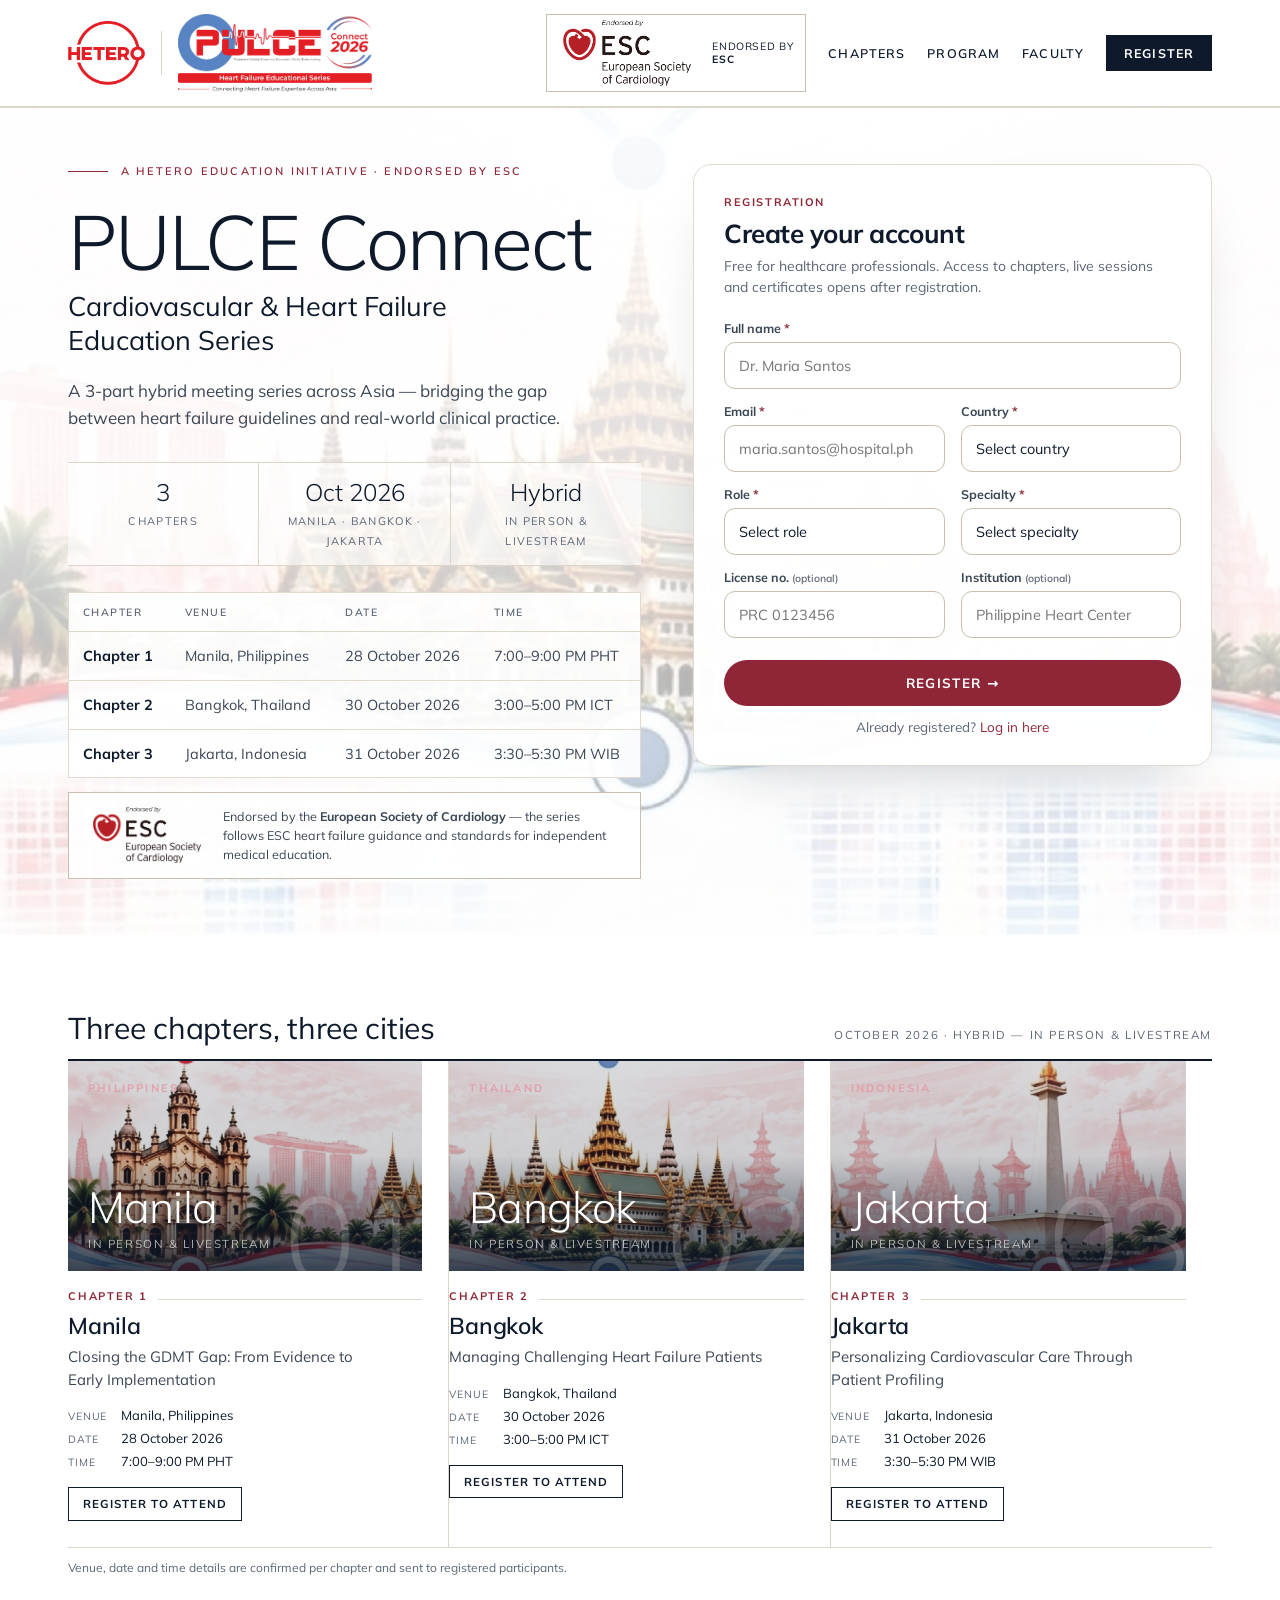
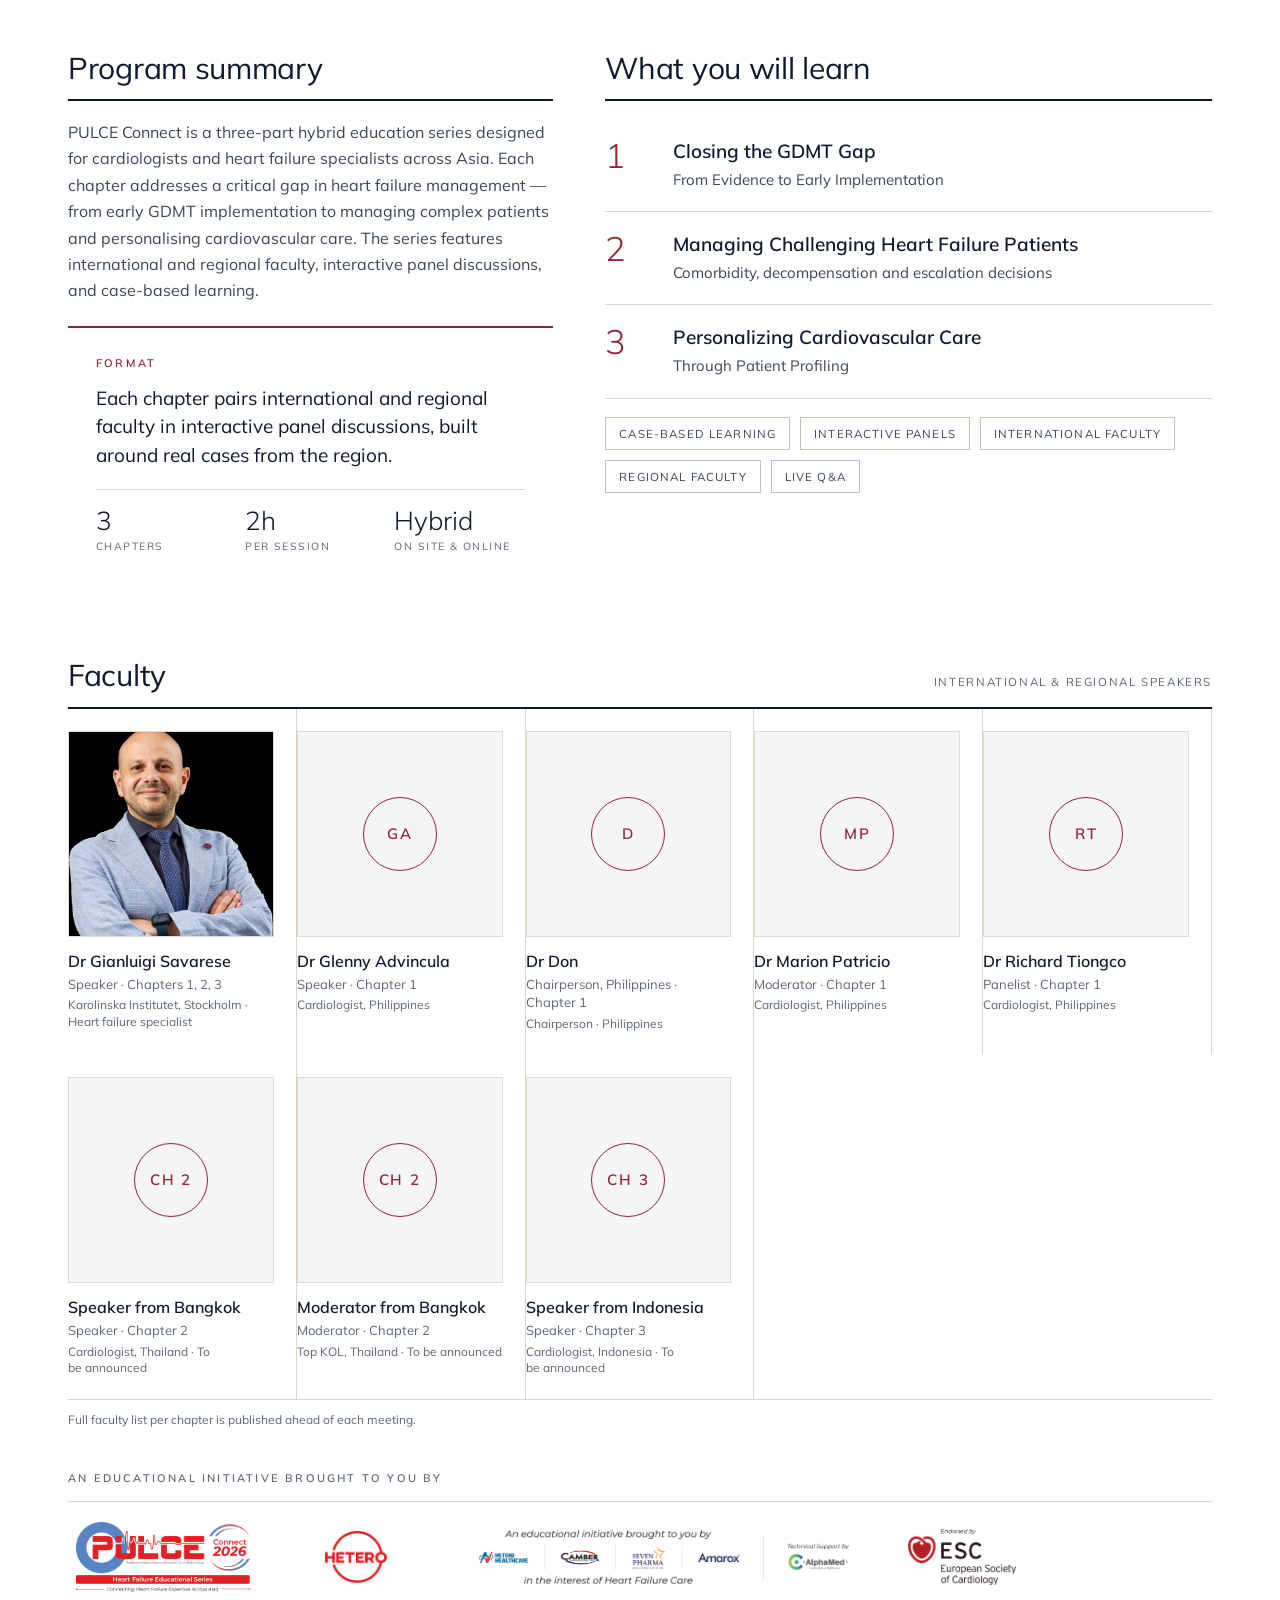
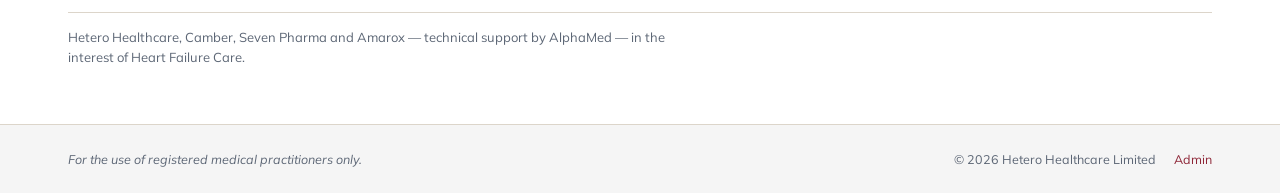
==== index.html @ d7cba6ee "Use the ONCOSPHERE registration card format Rounded white card with 'Create your account', labelled " ====
<!DOCTYPE html>
<html lang="en">
<head>
<meta charset="utf-8">
<meta name="viewport" content="width=device-width, initial-scale=1">
<title>PULCE Connect 2026 — Cardiovascular &amp; Heart Failure Education Series</title>
<meta name="description" content="PULCE Connect: a 3-part hybrid cardiovascular & heart failure education series across Asia — Manila, Bangkok and Jakarta, October 2026. A Hetero initiative, endorsed by ESC.">
<link rel="icon" type="image/png" href="assets/hetero.png">
<link rel="preconnect" href="https://fonts.googleapis.com">
<link rel="preconnect" href="https://fonts.gstatic.com" crossorigin>
<link href="https://fonts.googleapis.com/css2?family=Mulish:ital,wght@0,300;0,400;0,600;0,700;0,800;1,400&display=swap" rel="stylesheet">
<link rel="stylesheet" href="style.css">
</head>
<body>
<div class="page">

  <header class="hdr">
    <div class="hdr-in">
      <a class="hdr-brand" href="./" aria-label="PULCE Connect home">
        <img class="hdr-hetero" src="assets/hetero.png" alt="Hetero">
        <span class="vrule"></span>
        <img class="hdr-logo" src="assets/pulce-logo.png" alt="PULCE Connect 2026 — Heart Failure Educational Series">
      </a>
      <div class="hdr-right">
        <div class="esc-box"><img src="assets/esc-endorsed.png" alt="Endorsed by ESC"><span>Endorsed by<br><b>ESC</b></span></div>
        <div id="hdr-auth"></div>
      </div>
    </div>
  </header>
  <nav class="tabs" aria-label="Programme"><div class="tabs-in" id="tabs"></div></nav>

  <main>

    <!-- ============================================== LANDING / REGISTRATION -->
    <section class="view landing" data-view="landing">
      <div class="hero-bg"><div class="hero" id="register">
        <div>
          <div class="kicker-line"><span class="kicker">A Hetero education initiative · Endorsed by ESC</span></div>
          <h1 class="display">PULCE Connect</h1>
          <div class="sub">Cardiovascular &amp; Heart Failure Education Series</div>
          <p class="lead">A 3-part hybrid meeting series across Asia — bridging the gap between heart failure guidelines and real-world clinical practice.</p>
          <div class="facts">
            <div class="fact"><b>3</b><span>Chapters</span></div>
            <div class="fact"><b>Oct 2026</b><span>Manila · Bangkok · Jakarta</span></div>
            <div class="fact"><b>Hybrid</b><span>In person &amp; livestream</span></div>
          </div>
          <div class="card table-wrap events"><table class="table"><thead><tr><th>Chapter</th><th>Venue</th><th>Date</th><th>Time</th></tr></thead><tbody id="land-events"></tbody></table></div>
          <div class="esc-note"><img src="assets/esc-endorsed.png" alt="Endorsed by ESC"><p>Endorsed by the <b>European Society of Cardiology</b> — the series follows ESC heart failure guidance and standards for independent medical education.</p></div>
        </div>
        <aside class="hero-form">
          <div class="reg-card" id="reg-card">
            <div class="reg-head"><div class="eyebrow">Registration</div><h2>Create your account</h2><p>Free for healthcare professionals. Access to chapters, live sessions and certificates opens after registration.</p></div>
            <form class="reg" id="reg-form" autocomplete="on">
              <label class="field span2"><span>Full name <em>*</em></span><input class="input" name="name" placeholder="Dr. Maria Santos" autocomplete="name" required></label>
              <label class="field"><span>Email <em>*</em></span><input class="input" name="email" type="email" placeholder="maria.santos@hospital.ph" autocomplete="email" required></label>
              <label class="field"><span>Country <em>*</em></span><select class="input" id="reg-country" name="country" required></select></label>
              <label class="field"><span>Role <em>*</em></span><select class="input" id="reg-role" name="role" required></select></label>
              <label class="field"><span>Specialty <em>*</em></span><select class="input" id="reg-specialty" name="specialty" required></select></label>
              <label class="field"><span>License no. <small>(optional)</small></span><input class="input" name="license" placeholder="PRC 0123456"></label>
              <label class="field"><span>Institution <small>(optional)</small></span><input class="input" name="institution" placeholder="Philippine Heart Center" autocomplete="organization"></label>
              <div class="reg-actions span2"><button type="submit" class="btn btn-burg wide">Register →</button><div class="hint">Already registered? <button type="button" class="link" data-show-login>Log in here</button></div></div>
            </form>
          </div>
          <div class="reg-card" id="login-card" hidden>
            <div class="reg-head"><div class="eyebrow">Returning participant</div><h2>Welcome back</h2><p>Log in with your name or email address.</p></div>
            <form class="reg" id="login-form">
              <label class="field span2"><span>Full name</span><input class="input" name="name" placeholder="Dr. Maria Santos" autocomplete="name"></label>
              <label class="field span2"><span>Email</span><input class="input" id="login-email" name="email" type="email" placeholder="maria.santos@hospital.ph" autocomplete="email"></label>
              <div class="reg-actions span2"><button type="submit" class="btn btn-navy wide">Log in →</button><div class="hint">New here? <button type="button" class="link" data-show-register>Create an account</button></div></div>
            </form>
          </div>
        </aside>
      </div></div>

      <section class="section" id="chapters">
        <div class="rule-head"><h2 class="h2">Three chapters, three cities</h2><div class="meta">October 2026 · Hybrid — in person &amp; livestream</div></div>
        <div class="chapters-grid" id="land-chapters"></div>
        <div class="note">Venue, date and time details are confirmed per chapter and sent to registered participants.</div>
      </section>

      <section class="section" id="program">
        <div class="two">
          <div>
            <h2 class="h2">Program summary</h2>
            <p class="body">PULCE Connect is a three-part hybrid education series designed for cardiologists and heart failure specialists across Asia. Each chapter addresses a critical gap in heart failure management — from early GDMT implementation to managing complex patients and personalising cardiovascular care. The series features international and regional faculty, interactive panel discussions, and case-based learning.</p>
            <div class="format">
              <div class="kicker">Format</div>
              <p>Each chapter pairs international and regional faculty in interactive panel discussions, built around real cases from the region.</p>
              <div class="format-facts"><div><b>3</b><span>Chapters</span></div><div><b>2h</b><span>Per session</span></div><div><b>Hybrid</b><span>On site &amp; online</span></div></div>
            </div>
          </div>
          <div>
            <h2 class="h2">What you will learn</h2>
            <div class="learn">
              <div class="learn-row"><div class="num">1</div><div><b>Closing the GDMT Gap</b><span>From Evidence to Early Implementation</span></div></div>
              <div class="learn-row"><div class="num">2</div><div><b>Managing Challenging Heart Failure Patients</b><span>Comorbidity, decompensation and escalation decisions</span></div></div>
              <div class="learn-row"><div class="num">3</div><div><b>Personalizing Cardiovascular Care</b><span>Through Patient Profiling</span></div></div>
            </div>
            <div class="chips"><span class="chip">Case-based learning</span><span class="chip">Interactive panels</span><span class="chip">International faculty</span><span class="chip">Regional faculty</span><span class="chip">Live Q&amp;A</span></div>
          </div>
        </div>
      </section>

      <section class="section" id="faculty">
        <div class="rule-head"><h2 class="h2">Faculty</h2><div class="meta">International &amp; regional speakers</div></div>
        <div class="fac-grid" id="land-faculty"></div>
        <div class="note" style="border-top:1px solid var(--rule)">Full faculty list per chapter is published ahead of each meeting.</div>
      </section>

      <section class="trust">
        <div class="kicker muted">An educational initiative brought to you by</div>
        <div class="trust-row"><img class="t-pulce" src="assets/pulce-logo.png" alt="PULCE Connect 2026"><img class="t-hetero" src="assets/hetero.png" alt="Hetero"><img class="t-strip" src="assets/partners-strip.png" alt="Hetero Healthcare, Camber, Seven Pharma, Amarox — technical support by AlphaMed"><img class="t-esc" src="assets/esc-endorsed.png" alt="Endorsed by ESC"></div>
        <p class="small">Hetero Healthcare, Camber, Seven Pharma and Amarox — technical support by AlphaMed — in the interest of Heart Failure Care.</p>
      </section>
    </section>

    <!-- ============================================== THANK YOU -->
    <section class="view wrap thanks" data-view="thanks" hidden>
      <div class="check">✅</div>
      <div class="kicker">Registration confirmed</div>
      <h1 class="h1" style="margin-top:8px">You're registered!</h1>
      <p class="lead" id="thanks-name" style="margin-top:12px"></p>
      <p class="body" style="margin-top:18px">Your registration is confirmed for:</p>
      <div class="card table-wrap"><table class="table"><thead><tr><th>Chapter</th><th>Venue</th><th>Date</th><th>Time</th></tr></thead><tbody id="thanks-events"></tbody></table></div>
      <p class="note">📧 A confirmation email has been sent to <b id="thanks-email"></b></p>
      <button class="btn btn-navy" data-go="dashboard">Go to my dashboard →</button>
      <div class="rule-head section-head"><h2 class="h2">Meet the faculty</h2></div>
      <div class="fac-grid" id="thanks-faculty"></div>
    </section>

    <!-- ============================================== DASHBOARD (member area) -->
    <section class="view wrap" data-view="dashboard" hidden>
      <div class="member-head">
        <div><div class="kicker">Member area · Hybrid access</div><h1 class="h1" id="dash-welcome"></h1><p class="small" id="dash-sub" style="margin-top:8px"></p></div>
        <button class="signout" data-logout>Sign out</button>
      </div>
      <div class="member-grid">
        <div class="rows" id="dash-cards"></div>
        <aside class="aside">
          <div class="card pad navy"><div class="kicker">My progress</div><div class="progress-line"><div class="bar"><i id="dash-bar"></i></div><b id="dash-pct"></b></div><p style="margin-top:12px;opacity:.85">Chapters unlock in sequence once you submit the feedback survey for the previous one.</p></div>
          <div class="card pad accent"><div class="kicker">Upcoming</div><div id="dash-upcoming"></div></div>
          <div class="card pad navy"><div class="kicker">Certificates</div><div id="dash-certs"></div></div>
          <div class="card pad"><div class="kicker muted">Resources</div><div class="links"><a data-go="resources" href="#resources">Session recordings</a><a data-go="resources" href="#resources">Case discussion slides</a><a data-go="resources" href="#resources">GDMT reference summary</a></div></div>
        </aside>
      </div>
    </section>

    <!-- ============================================== PROGRAM OVERVIEW -->
    <section class="view wrap" data-view="overview" hidden>
      <div class="rule-head"><h2 class="h1">Program overview — 3 chapters</h2><div class="meta">Manila · Bangkok · Jakarta</div></div>
      <div class="ov-list" id="ov-chapters"></div>
      <div class="rule-head section-head"><h2 class="h2">Faculty</h2><div class="meta">International &amp; regional speakers</div></div>
      <div class="fac-grid" id="ov-faculty"></div>
    </section>

    <!-- ============================================== CHAPTER DETAIL -->
    <section class="view wrap" data-view="chapter" hidden>
      <button class="back" data-go="overview">← Program overview</button>
      <div class="ch-hero">
        <img id="ch-img" alt="">
        <div><div class="kicker" id="ch-n"></div><h1 id="ch-title"></h1><div class="meta"><span>📍 <span id="ch-venue"></span></span><span>📅 <span id="ch-date"></span></span><span>🎥 Hybrid (In-person + Virtual)</span></div></div>
        <div id="ch-status"></div>
        <div class="big" id="ch-big"></div>
      </div>
      <div class="ch-ctas"><button class="btn btn-burg" id="ch-join" data-chapter="0">Join live session</button><button class="btn btn-line" id="ch-ics" data-ics="0">Add to calendar</button></div>
      <div class="ch-grid">
        <div><div class="rule-head"><h2 class="h2">Key learning objectives</h2></div><ol class="objectives" id="ch-objectives"></ol></div>
        <div><div class="rule-head"><h2 class="h2">Faculty for this chapter</h2></div><div id="ch-faculty"></div></div>
      </div>
      <div class="rule-head section-head"><h2 class="h2">Agenda</h2><div class="meta" id="ch-agenda-meta"></div></div>
      <div class="card table-wrap"><table class="table agenda"><thead><tr><th>Time</th><th>Session</th><th>Speaker</th><th>Chair / Moderator</th></tr></thead><tbody id="ch-agenda"></tbody></table></div>
      <div id="ch-criteria" hidden><div class="rule-head section-head"><h2 class="h2">Selection criteria</h2></div><div class="card table-wrap"><table class="table criteria"><thead><tr><th>Role</th><th>Criteria</th></tr></thead><tbody id="ch-criteria-rows"></tbody></table></div></div>
      <div class="post">
        <div><div class="kicker">Post-session</div><h3>Complete this chapter</h3><p class="small">Submit the short feedback survey to mark the chapter complete and unlock your participation certificate.</p></div>
        <div class="btn-row"><button class="btn btn-burg" id="ch-feedback" data-chapter="0">Take chapter feedback →</button><button class="btn btn-soft md" data-download="Chapter slides">Download slides</button><button class="btn btn-soft md" id="ch-complete" data-chapter="0">Mark complete</button></div>
      </div>
    </section>

    <!-- ============================================== LIVE / SESSION -->
    <section class="view wrap" data-view="live" hidden>
      <button class="back" id="live-back" data-chapter="0">← Back to chapter</button>
      <div class="kicker" id="live-n"></div>
      <h1 class="h1" id="live-title" style="margin-top:8px"></h1>
      <div class="live-grid">
        <div>
          <div class="embed" id="live-embed"></div>
          <div class="btn-row" style="margin-top:16px"><button class="btn btn-navy md" data-download="Question">💬 Ask a question</button><button class="btn btn-line md" data-download="Chapter slides">📥 Download slides</button></div>
        </div>
        <div class="aside">
          <div class="card pad accent"><div class="kicker">Now playing</div><div class="now" id="live-now"></div></div>
          <div class="card pad"><div class="kicker muted">Up next</div><ul class="next" id="live-next"></ul></div>
        </div>
      </div>
    </section>

    <!-- ============================================== FEEDBACK -->
    <section class="view wrap" data-view="feedback" hidden style="max-width:980px">
      <div class="kicker" id="fb-n"></div>
      <h1 class="h1" style="margin-top:8px">Chapter feedback</h1>
      <p class="lead" id="fb-title" style="margin-top:10px"></p>
      <div class="qcard"><div id="fb-body"></div><button class="btn btn-burg" id="fb-submit" style="margin-top:26px"></button></div>
    </section>

    <!-- ============================================== RESOURCES -->
    <section class="view wrap" data-view="resources" hidden style="max-width:1080px">
      <div class="rule-head"><h2 class="h1">Resources</h2><div class="meta">Slides · guides · recordings</div></div>
      <div class="filters">
        <select class="input" id="res-ch"><option value="all">All chapters</option><option value="1">Chapter 1</option><option value="2">Chapter 2</option><option value="3">Chapter 3</option><option value="0">General</option></select>
        <select class="input" id="res-type"><option value="all">All types</option><option>PDF</option><option>MP4</option></select>
        <input class="input" id="res-q" placeholder="Search 🔍">
      </div>
      <div class="res-list" id="res-list"></div>
    </section>

    <!-- ============================================== CERTIFICATES -->
    <section class="view wrap" data-view="certificates" hidden>
      <div class="rule-head"><h2 class="h1">My certificates</h2><div class="meta" id="cert-progress"></div></div>
      <div class="cert-list" id="cert-part-list"></div>
      <div class="cert adv" id="cert-adv">
        <div class="cert-preview" data-cert="adv">
          <div class="cp-logos"><img src="assets/pulce-logo.png" alt="PULCE Connect"><img src="assets/hetero.png" alt="Hetero"><img src="assets/esc-endorsed.png" alt="Endorsed by ESC"></div>
          <div class="cp-kicker">Advanced Learning Certificate</div><div class="cp-awarded">This certifies that</div>
          <div class="cp-name" id="ca-name"></div>
          <div class="cp-awarded">has completed all three chapters of</div><div class="cp-prog">PULCE Connect 2026 — Cardiovascular &amp; Heart Failure Education Series</div>
          <div class="cp-date" id="ca-date"></div>
          <img class="cp-strip" src="assets/partners-strip.png" alt="Partners">
        </div>
        <div class="cert-foot"><div><b>🏆 Advanced Learning Certificate</b><span>For completing all 3 chapters · Status: <span id="cert-adv-status"></span></span><div class="adv-progress" id="cert-adv-progress"></div></div><div class="btn-row"><button class="btn btn-burg md" id="cert-adv-btn" data-print="adv">Download PDF</button></div></div>
      </div>
      <div class="rule-head section-head"><h2 class="h2">Certificate audit trail</h2></div>
      <div class="card table-wrap"><table class="table"><thead><tr><th>Date</th><th>Type</th><th>Chapter</th><th>Download</th></tr></thead><tbody id="cert-trail"></tbody></table></div>
    </section>

    <!-- ============================================== PROFILE -->
    <section class="view wrap" data-view="profile" hidden style="max-width:900px">
      <div class="rule-head"><h2 class="h1">My profile</h2></div>
      <div class="card pad" id="profile-view" style="margin-top:24px"><table class="kv"><tbody id="profile-rows"></tbody></table><button class="btn btn-navy md" data-edit style="margin-top:22px">Edit profile</button></div>
      <form class="card pad" id="profile-form" hidden style="margin-top:24px">
        <div class="form-grid">
          <label class="field">Full name<input class="input" name="name" required></label>
          <label class="field">Email<input class="input" name="email" type="email" required></label>
          <label class="field">Country<select class="input" name="country"></select></label>
          <label class="field">Role<select class="input" name="role"></select></label>
          <label class="field">Specialty<select class="input" name="specialty"></select></label>
          <label class="field">License no.<input class="input" name="license"></label>
          <label class="field span2">Institution<input class="input" name="institution"></label>
        </div>
        <div class="btn-row" style="margin-top:22px"><button type="submit" class="btn btn-burg md">Save changes</button><button type="button" class="btn btn-soft md" data-edit>Cancel</button></div>
      </form>
    </section>

    <!-- ============================================== ABOUT / FACULTY -->
    <section class="view wrap" data-view="about" hidden>
      <div class="rule-head"><h2 class="h1">About PULCE Connect</h2><div class="meta">Progressive Updates &amp; Learning Symposia in Cardio-Endocrinology</div></div>
      <p class="lead" style="margin-top:22px">PULCE Connect is a 3-part hybrid education series designed to bridge the gap between heart failure guidelines and real-world clinical practice across Asia.</p>
      <div class="about-lockup"><img src="assets/pulce-logo.png" alt="PULCE Connect 2026"><p><b>Progressive Updates &amp; Learning Symposia in Cardio-Endocrinology</b><br>Connecting Heart Failure Expertise Across Asia</p></div>
      <div class="rule-head section-head"><h2 class="h2">Faculty</h2><div class="meta">International &amp; regional speakers</div></div>
      <div class="fac-grid" id="about-faculty"></div>
      <div class="rule-head section-head"><h2 class="h2">Endorsed by</h2></div>
      <div class="endorse-row"><img src="assets/esc-endorsed.png" alt="Endorsed by ESC" style="height:56px"><img src="assets/hetero.png" alt="Hetero" style="height:52px"><img src="assets/partners-strip.png" alt="Country team logos" style="height:50px;max-width:100%"></div>
    </section>

  </main>

  <footer class="ftr">
    <div class="ftr-in"><div><i>For the use of registered medical practitioners only.</i></div><div class="right"><span>© 2026 Hetero Healthcare Limited</span><a href="admin.html">Admin</a></div></div>
  </footer>
  <div class="toast" id="toast" hidden></div>
</div>
<script src="app.js"></script>
</body>
</html>
---- style.css ----
/* PULCE Connect 2026 — editorial system from the Claude Design revamp
   paper #F6F3EE · navy #0E1A2B · burgundy #8E2637 · rules #DCD5CA */
:root{
  --paper:#FFFFFF; --paper-2:#F5F5F5; --white:#FFFFFF;
  --navy:#0E1A2B; --burg:#8E2637; --rose:#E2A0AC;
  --ink:#0E1A2B; --ink-2:#3B4654; --muted:#5C6675;
  --rule:#DCD5CA; --rule-2:#E2DACE; --rule-3:#C9BFB0;
  --green:#1F6B45; --green-bg:#E4F0E9; --amber:#8A5A00; --amber-bg:#F7EBD2; --live-bg:#F7E1E5;
  --max:1200px; --pad:28px;
}
*{box-sizing:border-box}
html{-webkit-text-size-adjust:100%;scroll-behavior:smooth}
body{margin:0;background:var(--paper);font-family:'Mulish',system-ui,sans-serif;color:var(--ink);-webkit-font-smoothing:antialiased;text-wrap:pretty;font-size:16px}
a{color:var(--burg);text-decoration:none}a:hover{color:var(--navy);text-decoration:underline}
::selection{background:var(--navy);color:#fff}
img{display:block}
h1,h2,h3,p,ul,ol,dl,dd{margin:0}
[hidden]{display:none!important}
input,select,button,textarea{font-family:inherit}
@keyframes fadeUp{from{opacity:0;transform:translateY(8px)}to{opacity:1;transform:none}}
@keyframes pulse{0%,100%{opacity:1}50%{opacity:.4}}
.page{min-height:100vh;display:flex;flex-direction:column}
main{flex:1}
.wrap{max-width:var(--max);margin:0 auto;padding:44px var(--pad) 80px}
.view{animation:fadeUp .35s ease both}

/* ---------- Type ---------- */
.kicker{font-size:11px;font-weight:600;letter-spacing:.2em;text-transform:uppercase;color:var(--burg)}
.kicker.muted{color:var(--muted)}
.kicker-line{display:flex;align-items:center;gap:13px;margin-bottom:26px}
.kicker-line::before{content:"";width:40px;height:1px;background:var(--burg)}
.display{font-size:clamp(46px,6vw,84px);font-weight:300;line-height:.98;letter-spacing:-.025em}
.h1{font-size:38px;font-weight:400;letter-spacing:-.01em;line-height:1.1}
.h2{font-size:30px;font-weight:400;letter-spacing:-.01em;line-height:1.15}
.rule-head{display:flex;align-items:baseline;justify-content:space-between;gap:20px;border-bottom:2px solid var(--navy);padding-bottom:14px}
.rule-head .meta{font-size:11.5px;letter-spacing:.14em;text-transform:uppercase;color:var(--muted)}
.section-head{margin-top:64px}
.section-head:first-child{margin-top:0}
.lead{font-size:17px;line-height:1.6;color:var(--ink-2);max-width:60ch}
.body{font-size:16px;line-height:1.65;color:var(--ink-2)}
.small{font-size:13px;line-height:1.55;color:var(--muted)}
.note{font-size:12px;color:var(--muted);padding-top:12px}
.num{font-weight:300;color:var(--burg);line-height:1}
.mono{font-variant-numeric:tabular-nums;white-space:nowrap}

/* ---------- Buttons ---------- */
.btn{display:inline-flex;align-items:center;justify-content:center;gap:8px;border:0;padding:15px 26px;font-size:13px;font-weight:700;letter-spacing:.1em;text-transform:uppercase;cursor:pointer;text-decoration:none;transition:background .15s,color .15s,border-color .15s;white-space:nowrap;line-height:1}
.btn:hover{text-decoration:none}
.btn:disabled,.btn.disabled{opacity:.4;cursor:not-allowed;pointer-events:none}
.btn-burg{background:var(--burg);color:var(--paper)}.btn-burg:hover:not(:disabled){background:var(--navy);color:var(--paper)}
.btn-navy{background:var(--navy);color:var(--paper)}.btn-navy:hover:not(:disabled){background:var(--burg);color:var(--paper)}
.btn-line{background:transparent;color:var(--navy);border:1px solid var(--navy)}.btn-line:hover:not(:disabled){background:var(--navy);color:var(--paper)}
.btn-soft{background:transparent;color:var(--navy);border:1px solid var(--rule-3)}.btn-soft:hover:not(:disabled){border-color:var(--navy)}
.btn-live{background:var(--burg);color:var(--paper);animation:pulse 1.6s infinite}
.btn.sm{padding:10px 14px;font-size:11.5px;letter-spacing:.09em}
.btn.md{padding:12px 20px;font-size:12px}
.btn.wide{width:100%}
.link{font:inherit;color:var(--burg);background:none;border:0;padding:0;cursor:pointer}
.link:hover{color:var(--navy);text-decoration:underline}
.back{display:inline-block;font-size:11.5px;font-weight:600;letter-spacing:.12em;text-transform:uppercase;color:var(--muted);cursor:pointer;background:none;border:0;padding:0;margin-bottom:22px}
.back:hover{color:var(--burg)}
.btn-row{display:flex;gap:10px;flex-wrap:wrap;align-items:center}

/* ---------- Header ---------- */
.hdr{position:sticky;top:0;z-index:30;background:rgba(255,255,255,.95);backdrop-filter:blur(8px);-webkit-backdrop-filter:blur(8px);border-bottom:1px solid var(--rule)}
.hdr-in{max-width:var(--max);margin:0 auto;padding:14px var(--pad);display:flex;align-items:center;justify-content:space-between;gap:24px;flex-wrap:wrap}
.hdr-brand{display:flex;align-items:center;gap:16px;color:var(--ink);text-decoration:none}
.hdr-brand:hover{text-decoration:none;color:var(--ink)}
.hdr-hetero{height:64px;width:auto;object-fit:contain}
.hdr-logo{height:78px;width:auto;object-fit:contain}
.vrule{width:1px;height:44px;background:var(--rule)}
.wordmark{display:flex;flex-direction:column;gap:1px}
.wordmark b{font-size:18px;font-weight:700;letter-spacing:.15em;line-height:1.1}
.wordmark span{font-size:9.5px;letter-spacing:.18px;letter-spacing:.18em;color:var(--muted);text-transform:uppercase}
.hdr-right{display:flex;align-items:center;gap:22px;flex-wrap:wrap}
.esc-box{display:flex;align-items:center;gap:10px;padding:5px 12px 5px 5px;border:1px solid var(--rule-3);background:var(--white)}
.esc-box img{width:150px;height:66px;object-fit:contain}
.esc-box span{font-size:10.5px;line-height:1.25;letter-spacing:.06em;color:var(--ink);text-transform:uppercase}
.hdr-nav{display:flex;align-items:center;gap:22px}
.hdr-nav a{font-size:12.5px;font-weight:600;letter-spacing:.09em;text-transform:uppercase;color:var(--ink)}
.hdr-nav a:hover{text-decoration:none;color:var(--burg)}
.hdr-nav a.cta{font-weight:700;color:var(--paper);background:var(--navy);padding:10px 18px}
.hdr-nav a.cta:hover{background:var(--burg);color:var(--paper)}
.hdr-user{font-size:11px;font-weight:600;letter-spacing:.14em;text-transform:uppercase;color:var(--muted)}
.signout{background:none;border:1px solid var(--rule-3);padding:9px 16px;font-size:11.5px;font-weight:700;letter-spacing:.1em;text-transform:uppercase;cursor:pointer;color:var(--ink)}
.signout:hover{border-color:var(--navy)}
.tabs{border-bottom:1px solid var(--rule);background:var(--paper)}
.tabs:empty{display:none}
.tabs-in{max-width:var(--max);margin:0 auto;padding:0 var(--pad);display:flex;gap:0;overflow-x:auto;scrollbar-width:none}
.tabs-in::-webkit-scrollbar{display:none}
.tab{padding:14px 18px;border:0;border-bottom:2px solid transparent;background:none;font-size:12px;font-weight:700;letter-spacing:.1em;text-transform:uppercase;color:var(--muted);cursor:pointer;white-space:nowrap;margin-bottom:-1px}
.tab:hover{color:var(--ink)}
.tab.active{color:var(--ink);border-bottom-color:var(--burg)}

/* ---------- Cards, tables, forms ---------- */
.card{background:var(--white);border:1px solid var(--rule-2)}
.card.pad{padding:22px}
.card.navy{background:var(--navy);color:var(--paper);border-color:var(--navy)}
.card.navy .kicker{color:var(--rose)}
.card.accent{border-top:2px solid var(--burg)}
.table{width:100%;border-collapse:collapse}
.table th{text-align:left;font-size:10.5px;letter-spacing:.14em;text-transform:uppercase;color:var(--muted);font-weight:600;padding:12px 14px;border-bottom:1px solid var(--rule)}
.table td{padding:13px 14px;font-size:14.5px;line-height:1.5;color:var(--ink-2);border-bottom:1px solid var(--rule-2);vertical-align:top}
.table tr:last-child td{border-bottom:0}
.table td b{color:var(--ink)}
.field{display:flex;flex-direction:column;gap:6px;font-size:10.5px;letter-spacing:.14em;text-transform:uppercase;color:var(--muted)}
.field em{font-style:normal;color:var(--burg)}
.input{padding:11px 12px;border:1px solid var(--rule-3);background:var(--white);font-size:15px;color:var(--ink);letter-spacing:normal;text-transform:none;outline:none;width:100%}
.input:focus{border-color:var(--navy)}
select.input{appearance:none;-webkit-appearance:none;padding-right:34px;background-image:url("data:image/svg+xml,%3Csvg xmlns='http://www.w3.org/2000/svg' width='12' height='12' viewBox='0 0 24 24' fill='none' stroke='%230E1A2B' stroke-width='2' stroke-linecap='round' stroke-linejoin='round'%3E%3Cpath d='m6 9 6 6 6-6'/%3E%3C/svg%3E");background-repeat:no-repeat;background-position:right 12px center}
textarea.input{resize:vertical;min-height:80px}
.form-grid{display:grid;grid-template-columns:repeat(auto-fit,minmax(220px,1fr));gap:18px}
.span2{grid-column:1/-1}
.bar{height:6px;background:var(--rule-2);overflow:hidden}
.bar i{display:block;height:100%;background:var(--burg)}
.status{display:inline-block;font-size:10.5px;font-weight:700;letter-spacing:.12em;text-transform:uppercase;padding:5px 9px;border:1px solid var(--rule-3);color:var(--muted);background:var(--white)}
.status.s-done{color:var(--green);border-color:var(--green);background:var(--green-bg)}
.status.s-live{color:var(--burg);border-color:var(--burg);background:var(--live-bg);animation:pulse 1.6s infinite}
.status.s-upcoming{color:var(--navy);border-color:var(--navy)}
.status.s-replay{color:var(--amber);border-color:var(--amber);background:var(--amber-bg)}
.status.s-locked{color:var(--muted)}
.toast{position:fixed;left:50%;bottom:28px;transform:translateX(-50%);z-index:50;padding:12px 18px;background:var(--navy);color:var(--paper);font-size:13px;letter-spacing:.04em}

/* ---------- Landing ---------- */
.landing{padding-bottom:0}
.hero-bg{position:relative;background:#fff url(assets/skyline.jpg) center 62%/cover no-repeat}
.hero-bg::before{content:"";position:absolute;inset:0;background:linear-gradient(180deg,rgba(255,255,255,.96) 0%,rgba(255,255,255,.86) 45%,rgba(255,255,255,.55) 100%)}
.hero{position:relative;max-width:var(--max);margin:0 auto;padding:56px var(--pad) 56px;display:grid;grid-template-columns:minmax(0,1.05fr) minmax(0,.95fr);gap:52px;align-items:start}
.hero .sub{font-size:clamp(20px,2.2vw,27px);font-weight:400;margin:10px 0 20px}
.hero .lead{margin-bottom:30px;max-width:52ch}
.hero .btn-row{margin-bottom:34px}
.facts{display:flex;border-top:1px solid var(--rule);border-bottom:1px solid var(--rule);background:rgba(255,255,255,.6)}
.fact{flex:1;padding:16px 18px;border-right:1px solid var(--rule);text-align:center}
.fact:last-child{border-right:0}
.fact b{display:block;font-size:24px;font-weight:300;line-height:1.1;margin-bottom:4px}
.fact span{font-size:11px;letter-spacing:.12em;text-transform:uppercase;color:var(--muted)}
.hero-form{position:sticky;top:110px}
.reg-card{background:rgba(255,255,255,.97);border:1px solid var(--rule-2);border-radius:18px;padding:30px;box-shadow:0 26px 60px -34px rgba(14,26,43,.3)}
.reg-head .eyebrow{font-size:11px;font-weight:700;letter-spacing:.14em;text-transform:uppercase;color:var(--burg)}
.reg-head h2{margin-top:8px;font-size:26px;font-weight:700;letter-spacing:-.02em;color:var(--ink)}
.reg-head p{margin-top:6px;font-size:14px;line-height:1.5;color:var(--muted)}
.reg{display:grid;grid-template-columns:1fr 1fr;gap:14px 16px;margin-top:22px}
.reg .field{gap:6px;font-size:12.5px;font-weight:700;letter-spacing:0;text-transform:none;color:var(--ink-2)}
.reg .field>span small{font-weight:600;color:var(--muted)}
.reg .input{padding:13px 14px;border-radius:11px;border-color:var(--rule-3);background:#fff;font-size:14.5px}
.reg .input:focus{border-color:var(--navy);box-shadow:0 0 0 3px rgba(14,26,43,.08)}
.reg-actions{display:flex;flex-direction:column;gap:12px;margin-top:8px}
.reg-actions .btn{border-radius:999px;padding:16px 26px;font-size:13.5px}
.reg-actions .hint{font-size:13.5px;color:var(--muted);text-align:center}
.hero-img{width:100%;height:clamp(200px,22vw,240px);border:1px solid var(--rule);background:var(--white);overflow:hidden;margin-top:26px}
.hero .events{margin-top:26px;background:rgba(255,255,255,.92)}
.hero .esc-note{margin-top:14px;background:rgba(255,255,255,.92)}
.hero-img img{width:100%;height:100%;object-fit:cover;object-position:50% 45%}
.esc-note{display:flex;align-items:center;gap:16px;background:var(--white);border:1px solid var(--rule-3);padding:14px 18px}
.esc-note img{width:120px;height:56px;object-fit:contain;flex:none}
.esc-note p{font-size:12.5px;line-height:1.5;color:var(--ink-2)}
.section{max-width:var(--max);margin:0 auto;padding:76px var(--pad) 0}
.chapters-grid{display:grid;grid-template-columns:repeat(auto-fit,minmax(280px,1fr));border-bottom:1px solid var(--rule)}
.ch-art{border-right:1px solid var(--rule);padding:0 26px 26px 0;display:flex;flex-direction:column}
.ch-art:last-child{border-right:0}
.ch-city{position:relative;height:210px;margin-bottom:18px;background:var(--navy);color:var(--paper);padding:20px;display:flex;flex-direction:column;justify-content:space-between;overflow:hidden}
.ch-city>img{position:absolute;inset:0;width:100%;height:100%;object-fit:cover;object-position:50% 60%}
.ch-city::after{content:"";position:absolute;inset:0;background:linear-gradient(180deg,rgba(14,26,43,.15) 0%,rgba(14,26,43,.2) 45%,rgba(14,26,43,.82) 100%)}
.ch-city>*:not(img){position:relative;z-index:1}
.ch-city .country{font-size:11px;font-weight:700;letter-spacing:.2em;text-transform:uppercase;color:var(--rose)}
.ch-city .city{font-size:clamp(30px,3.4vw,44px);font-weight:300;line-height:1;letter-spacing:-.02em}
.ch-city .fmt{font-size:11.5px;letter-spacing:.14em;text-transform:uppercase;opacity:.65;margin-top:8px}
.ch-city .big{position:absolute;right:-6px;bottom:-26px;font-size:120px;font-weight:300;line-height:1;color:rgba(246,243,238,.18)}
.ch-label{display:flex;align-items:baseline;gap:10px;margin-bottom:8px}
.ch-label span{font-size:11px;font-weight:700;letter-spacing:.16em;text-transform:uppercase;color:var(--burg)}
.ch-label i{height:1px;flex:1;background:var(--rule)}
.ch-art h3{font-size:23px;font-weight:600;letter-spacing:-.01em;margin-bottom:6px}
.ch-art .theme{font-size:15px;line-height:1.5;color:var(--ink-2);margin-bottom:16px}
.ch-art dl{display:grid;grid-template-columns:auto minmax(0,1fr);gap:7px 14px;font-size:13px}
.ch-art dt{color:var(--muted);letter-spacing:.08em;text-transform:uppercase;font-size:10.5px;padding-top:2px}
.ch-art .btn{margin-top:auto;align-self:flex-start;margin-top:18px}
.two{display:grid;grid-template-columns:minmax(0,1fr) minmax(0,1.25fr);gap:52px}
.two .h2{margin-bottom:18px;border-bottom:2px solid var(--navy);padding-bottom:14px}
.format{border-top:2px solid var(--burg);background:var(--white);padding:28px;margin-top:22px}
.format .kicker{margin-bottom:14px}
.format p{font-size:19px;line-height:1.5;margin-bottom:20px}
.format-facts{display:grid;grid-template-columns:repeat(auto-fit,minmax(120px,1fr));gap:18px;border-top:1px solid var(--rule-2);padding-top:18px}
.format-facts b{display:block;font-size:26px;font-weight:300;line-height:1}
.format-facts span{font-size:10.5px;letter-spacing:.14em;text-transform:uppercase;color:var(--muted)}
.learn{display:flex;flex-direction:column}
.learn-row{display:grid;grid-template-columns:52px minmax(0,1fr);gap:16px;padding:20px 0;border-bottom:1px solid var(--rule);align-items:start}
.learn-row .num{font-size:34px}
.learn-row b{display:block;font-size:19px;font-weight:600;line-height:1.3;margin-bottom:5px}
.learn-row span{font-size:15px;line-height:1.5;color:var(--ink-2)}
.chips{display:flex;gap:10px;flex-wrap:wrap;padding-top:18px}
.chip{font-size:11.5px;letter-spacing:.1em;text-transform:uppercase;border:1px solid var(--rule-3);padding:8px 13px;color:var(--ink-2)}
.fac-grid{display:grid;grid-template-columns:repeat(auto-fit,minmax(200px,1fr))}
.fac{border-right:1px solid var(--rule);padding:22px 22px 22px 0}
.fac-photo{position:relative;width:100%;aspect-ratio:1/1;margin-bottom:14px;background:var(--paper-2);border:1px solid var(--rule-2);display:flex;align-items:center;justify-content:center;overflow:hidden}
.fac-photo img{width:100%;height:100%;object-fit:cover;object-position:50% 15%}
.fac-photo .tag{width:74px;height:74px;border:1px solid var(--burg);border-radius:50%;display:flex;align-items:center;justify-content:center;font-size:15px;font-weight:600;letter-spacing:.12em;color:var(--burg)}
.fac b{display:block;font-size:16px;font-weight:600;margin-bottom:4px}
.fac span{display:block;font-size:13px;line-height:1.45;color:var(--muted)}
.fac small{display:block;font-size:12px;line-height:1.4;color:var(--muted);margin-top:4px}
.fac.compact{display:grid;grid-template-columns:56px minmax(0,1fr);gap:14px;align-items:center;padding:12px 0;border-right:0;border-bottom:1px solid var(--rule-2)}
.fac.compact .fac-photo{width:56px;height:56px;aspect-ratio:auto;margin:0}
.fac.compact .fac-photo .tag{width:40px;height:40px;font-size:11px}
.fac.compact b{font-size:14.5px}.fac.compact span{font-size:12px}
.register{background:var(--navy);color:var(--paper);margin-top:76px}
.register-in{max-width:var(--max);margin:0 auto;padding:60px var(--pad);display:grid;grid-template-columns:minmax(0,.85fr) minmax(0,1.15fr);gap:52px}
.register h2{font-size:34px;font-weight:400;letter-spacing:-.01em;margin-bottom:14px}
.register p.intro{font-size:16px;line-height:1.6;opacity:.85;margin-bottom:26px}
.benefits{border-top:1px solid rgba(246,243,238,.25);padding-top:20px;display:flex;flex-direction:column;gap:14px}
.benefits>div{display:grid;grid-template-columns:18px minmax(0,1fr);gap:12px;font-size:14.5px;line-height:1.5;opacity:.9}
.benefits i{color:var(--rose);font-style:normal}
.esc-reg{margin-top:28px;background:var(--white);padding:14px;display:inline-flex;align-items:center;gap:14px;max-width:340px;color:var(--ink)}
.esc-reg img{width:120px;height:56px;object-fit:contain;flex:none}
.esc-reg span{font-size:11.5px;line-height:1.4}
.form-panel{background:transparent;color:var(--ink);padding:32px}
.mode-tabs{display:flex;border:1px solid var(--rule-2);margin-bottom:20px}
.mode-tabs button{flex:1;padding:13px 10px;border:0;cursor:pointer;font-size:12px;font-weight:700;letter-spacing:.12em;text-transform:uppercase;background:transparent;color:var(--muted)}
.mode-tabs button.active{background:var(--navy);color:var(--paper)}
.form-actions{display:flex;align-items:center;gap:18px;flex-wrap:wrap;margin-top:24px}
.form-actions .hint{font-size:13px;color:var(--muted)}
.trust{max-width:var(--max);margin:0 auto;padding:44px var(--pad) 0}
.trust-row{display:flex;align-items:center;gap:28px;flex-wrap:wrap;border-top:1px solid var(--rule);border-bottom:1px solid var(--rule);padding:20px 0;margin-top:16px}
.trust-row img{object-fit:contain;flex:none}
.t-pulce{width:190px;height:70px}.t-hetero{width:140px;height:52px}.t-strip{width:420px;max-width:100%;height:56px}.t-esc{width:120px;height:56px}
.trust p{padding-top:14px;max-width:80ch}

/* ---------- Thanks ---------- */
.thanks{max-width:900px}
.thanks .check{font-size:44px;margin-bottom:10px}
.thanks .table-wrap{margin:22px 0}
.thanks .note{font-size:14px;color:var(--muted);padding:0 0 22px}

/* ---------- Member area (dashboard) ---------- */
.member-head{display:flex;align-items:flex-end;justify-content:space-between;gap:24px;flex-wrap:wrap;border-bottom:2px solid var(--navy);padding-bottom:18px}
.member-head .kicker{margin-bottom:8px}
.member-grid{display:grid;grid-template-columns:minmax(0,2fr) minmax(0,1fr);gap:28px;margin-top:28px}
.rows{display:flex;flex-direction:column;gap:14px}
.row{display:grid;grid-template-columns:110px minmax(0,1fr) auto;gap:20px;align-items:center;background:var(--white);border:1px solid var(--rule-2);padding:14px 20px 14px 14px}
.row .thumb{position:relative;width:110px;height:82px;overflow:hidden;background:var(--navy)}
.row .thumb img{width:100%;height:100%;object-fit:cover;object-position:50% 60%}
.row .thumb .num{position:absolute;left:8px;bottom:6px;color:var(--paper);font-size:22px;text-shadow:0 1px 6px rgba(0,0,0,.5)}
.row.locked{opacity:.55}
.row .num{font-size:30px}
.row b{display:block;font-size:17px;font-weight:600;margin-bottom:3px}
.row .meta{font-size:12.5px;color:var(--muted)}
.row .status{margin-top:8px}
.row .btn-row{gap:8px}
.aside{display:flex;flex-direction:column;gap:14px}
.aside .card.pad .kicker{margin-bottom:10px}
.aside p{font-size:14px;line-height:1.55}
.aside .links{display:flex;flex-direction:column;gap:9px;font-size:14px}
.progress-line{display:flex;align-items:center;gap:14px;font-size:14px}
.progress-line .bar{flex:1}
.progress-line b{font-weight:300;font-size:22px}
.card.navy .bar{background:rgba(246,243,238,.2)}.card.navy .bar i{background:var(--rose)}
.card.navy .btn-line{color:var(--paper);border-color:rgba(246,243,238,.5)}.card.navy .btn-line:hover{background:var(--paper);color:var(--navy)}

/* ---------- Overview ---------- */
.ov-list{display:flex;flex-direction:column;margin-top:0}
.ov-row{display:grid;grid-template-columns:220px minmax(0,1fr) auto;gap:28px;padding:26px 0;border-bottom:1px solid var(--rule);align-items:center}
.ov-row .thumb{position:relative;width:220px;height:150px;overflow:hidden;background:var(--navy)}
.ov-row .thumb img{width:100%;height:100%;object-fit:cover;object-position:50% 60%}
.ov-row .thumb .num{position:absolute;left:12px;bottom:8px;color:var(--paper);font-size:44px;text-shadow:0 1px 8px rgba(0,0,0,.5)}
.ov-row.locked{opacity:.55}
.ov-row .num{font-size:64px}
.ov-row h3{font-size:22px;font-weight:600;letter-spacing:-.01em;margin:6px 0 8px}
.ov-row .meta{font-size:13px;color:var(--muted)}
.ov-row .avatars{display:flex;margin-top:12px}
.avatar{width:32px;height:32px;border-radius:50%;background:var(--paper-2);border:1px solid var(--rule-3);display:inline-flex;align-items:center;justify-content:center;font-size:10px;font-weight:600;letter-spacing:.06em;color:var(--burg);overflow:hidden;margin-left:-8px}
.avatar:first-child{margin-left:0}.avatar img{width:100%;height:100%;object-fit:cover;object-position:50% 15%}

/* ---------- Chapter ---------- */
.ch-hero{position:relative;background:var(--navy);color:var(--paper);padding:34px;overflow:hidden;display:grid;grid-template-columns:minmax(0,1fr) auto;gap:30px;align-items:end;min-height:320px}
.ch-hero>img{position:absolute;inset:0;width:100%;height:100%;object-fit:cover;object-position:50% 55%}
.ch-hero::after{content:"";position:absolute;inset:0;background:linear-gradient(180deg,rgba(14,26,43,.2) 0%,rgba(14,26,43,.35) 40%,rgba(14,26,43,.9) 100%)}
.ch-hero>*:not(img){position:relative;z-index:1}
.ch-hero .kicker{color:var(--rose);margin-bottom:10px}
.ch-hero h1{font-size:clamp(28px,3.4vw,44px);font-weight:300;line-height:1.05;letter-spacing:-.02em;margin-bottom:16px}
.ch-hero .meta{display:flex;flex-wrap:wrap;gap:8px 24px;font-size:13px;letter-spacing:.04em;opacity:.85}
.ch-hero .big{position:absolute;right:-6px;top:-30px;font-size:180px;font-weight:300;line-height:1;color:rgba(246,243,238,.07)}
.ch-hero .status{position:relative;z-index:1;background:transparent;color:var(--paper);border-color:rgba(246,243,238,.5)}
.ch-hero .status.s-live{color:var(--rose);border-color:var(--rose)}
.ch-hero .status.s-done{color:#9fd8b5;border-color:#9fd8b5;background:transparent}
.ch-ctas{display:flex;gap:10px;flex-wrap:wrap;margin-top:22px}
.ch-grid{display:grid;grid-template-columns:minmax(0,1.3fr) minmax(0,1fr);gap:40px;margin-top:44px}
.objectives{counter-reset:o;list-style:none;padding:0}
.objectives li{counter-increment:o;display:grid;grid-template-columns:40px minmax(0,1fr);gap:12px;padding:12px 0;border-bottom:1px solid var(--rule-2);font-size:15px;line-height:1.5;color:var(--ink-2)}
.objectives li::before{content:counter(o);font-size:22px;font-weight:300;color:var(--burg);line-height:1.1}
.agenda td:first-child{width:110px}.agenda td:nth-child(2){width:44%}
.criteria td:first-child{width:170px}
.post{margin-top:44px;border-top:2px solid var(--burg);background:var(--white);padding:28px;display:flex;align-items:center;justify-content:space-between;gap:24px;flex-wrap:wrap}
.post h3{font-size:22px;font-weight:400;margin:8px 0 6px}

/* ---------- Live ---------- */
.live-grid{display:grid;grid-template-columns:minmax(0,1.6fr) minmax(0,1fr);gap:28px;margin-top:28px;align-items:start}
.embed{aspect-ratio:16/9;background:var(--navy);color:var(--paper);display:flex;align-items:center;justify-content:center;text-align:center;padding:30px}
.embed-msg{display:flex;flex-direction:column;align-items:center;gap:12px;font-size:26px;font-weight:300;letter-spacing:.12em;text-transform:uppercase}
.embed-msg small{font-size:13px;letter-spacing:.04em;text-transform:none;opacity:.8;max-width:420px;line-height:1.5}
.live-dot{width:12px;height:12px;border-radius:50%;background:var(--burg);box-shadow:0 0 0 6px rgba(142,38,55,.35);animation:pulse 1.2s infinite}
.live-tag{color:var(--burg);animation:pulse 1.6s infinite}
.now b{display:block;font-size:17px;font-weight:600;line-height:1.4;margin-top:8px}
.now span{display:block;margin-top:6px;font-size:13px;color:var(--muted)}
.next{list-style:none;padding:0;margin:10px 0 0;display:flex;flex-direction:column}
.next li{display:grid;grid-template-columns:56px minmax(0,1fr);gap:12px;padding:10px 0;border-bottom:1px solid var(--rule-2);font-size:14px;color:var(--ink-2)}
.next li .mono{color:var(--burg);font-weight:600}

/* ---------- Feedback ---------- */
.qcard{margin-top:26px;background:var(--white);border:1px solid var(--rule-2);padding:32px}
.qblock+.qblock{margin-top:26px;padding-top:24px;border-top:1px solid var(--rule-2)}
.qtext{font-size:19px;font-weight:600;line-height:1.35}
.qhint{margin-top:4px;font-size:11px;letter-spacing:.12em;text-transform:uppercase;color:var(--muted)}
.faces,.singles,.checks{display:flex;flex-wrap:wrap;gap:8px;margin-top:14px}
.fb-opt{display:inline-flex;align-items:center;gap:10px;padding:11px 16px;background:var(--white);border:1px solid var(--rule-3);font-size:14px;color:var(--ink-2);cursor:pointer}
.fb-opt:hover{border-color:var(--navy)}
.fb-opt.on{border-color:var(--burg);background:var(--live-bg);color:var(--burg)}
.faces .fb-opt{font-size:28px;padding:8px 14px;line-height:1}
.faces .fb-opt.on{background:var(--white)}
.radio{width:16px;height:16px;border-radius:50%;border:1px solid var(--rule-3);display:flex;align-items:center;justify-content:center}
.fb-opt.on .radio::after{content:"";width:8px;height:8px;border-radius:50%;background:var(--burg)}
.box{width:16px;height:16px;border:1px solid var(--rule-3);display:flex;align-items:center;justify-content:center}
.fb-opt.on .box{background:var(--burg);border-color:var(--burg)}
.fb-opt.on .box::after{content:"\2713";color:var(--paper);font-size:11px}
.qcard textarea{margin-top:12px}

/* ---------- Resources / certificates / profile ---------- */
.filters{display:grid;grid-template-columns:1fr 1fr 1.5fr;gap:12px;margin-top:24px}
.res-list{display:flex;flex-direction:column;margin-top:18px;border-top:1px solid var(--rule)}
.res{display:grid;grid-template-columns:40px minmax(0,1fr) auto;gap:18px;align-items:center;padding:18px 0;border-bottom:1px solid var(--rule)}
.res .ico{font-size:20px}
.res b{display:block;font-size:16px;font-weight:600}.res span{display:block;margin-top:3px;font-size:12.5px;color:var(--muted);letter-spacing:.04em}
.cert-list{display:grid;grid-template-columns:repeat(3,minmax(0,1fr));gap:20px;margin-top:28px}
.cert{position:relative;background:var(--white);border:1px solid var(--rule-2)}
.cert.adv{margin-top:20px}
.cert.locked .cert-preview{opacity:.45;filter:grayscale(.7)}
.cert-preview{padding:26px 22px;text-align:center;border-bottom:1px solid var(--rule-2);background:var(--paper)}
.cp-logos{display:flex;align-items:center;justify-content:center;gap:16px}
.cp-logos img{height:34px;width:auto;object-fit:contain}.cp-logos img:first-child{height:46px}
.cp-kicker{margin-top:18px;font-size:10.5px;font-weight:700;letter-spacing:.2em;text-transform:uppercase;color:var(--burg)}
.cp-awarded{margin-top:10px;font-size:12.5px;color:var(--muted)}
.cp-name{margin-top:4px;font-size:24px;font-weight:300}
.cp-prog{margin-top:4px;font-size:13.5px;font-weight:600;line-height:1.4}
.cp-date{margin-top:12px;font-size:11px;letter-spacing:.1em;text-transform:uppercase;color:var(--muted)}
.cp-strip{height:26px;width:auto;max-width:100%;object-fit:contain;margin:16px auto 0}
.cert-foot{display:flex;align-items:center;justify-content:space-between;gap:16px;padding:18px 20px;flex-wrap:wrap}
.cert-foot b{display:block;font-size:15px;font-weight:600}.cert-foot span{display:block;font-size:12.5px;color:var(--muted);margin-top:3px}
.adv-progress{margin-top:10px;font-size:12.5px;color:var(--muted)}
.adv-progress .bar{width:260px;max-width:100%;margin-top:8px}
.kv{width:100%;border-collapse:collapse}
.kv th{text-align:left;width:180px;font-size:10.5px;letter-spacing:.14em;text-transform:uppercase;color:var(--muted);font-weight:600;padding:12px 0;border-bottom:1px solid var(--rule-2)}
.kv td{padding:12px 0;font-size:15px;border-bottom:1px solid var(--rule-2)}
.about-lockup{margin-top:26px;background:var(--white);border:1px solid var(--rule-2);padding:30px;display:flex;align-items:center;gap:30px;flex-wrap:wrap}
.about-lockup img{height:110px;width:auto;object-fit:contain}
.about-lockup p{font-size:16px;line-height:1.6;color:var(--ink-2)}
.endorse-row{display:flex;align-items:center;gap:26px;flex-wrap:wrap;border-top:1px solid var(--rule);border-bottom:1px solid var(--rule);padding:20px 0}
.endorse-row img{object-fit:contain}

/* ---------- Footer ---------- */
.ftr{margin-top:56px;border-top:1px solid var(--rule);background:var(--paper-2)}
.ftr-in{max-width:var(--max);margin:0 auto;padding:26px var(--pad);display:flex;align-items:center;justify-content:space-between;gap:20px;flex-wrap:wrap;font-size:12.5px;color:var(--muted)}
.ftr-in .right{display:flex;gap:18px;align-items:center}

/* ---------- Print (certificate PDF) ---------- */
@media print{
  body{background:#fff}
  body[data-print] .page>*:not(main),body[data-print] main>section{display:none!important}
  body[data-print] main>section[data-view="certificates"]{display:block!important;padding:0}
  body[data-print] section[data-view="certificates"]>*{display:none!important}
  body[data-print] .cert-list,body[data-print] .cert.adv{display:block!important;margin:0}
  body[data-print] .cert{display:none!important;border:0}
  body[data-print] .cert>*:not(.cert-preview){display:none!important}
  body[data-print="p0"] .cert:has([data-cert="p0"]),body[data-print="p1"] .cert:has([data-cert="p1"]),body[data-print="p2"] .cert:has([data-cert="p2"]),body[data-print="adv"] .cert.adv{display:block!important;filter:none;opacity:1}
  body[data-print] .cert-preview{display:block!important;opacity:1;filter:none;padding:60px 50px;min-height:95vh;border:12px double var(--burg)}
  .cp-name{font-size:48px}.cp-prog{font-size:22px}.cp-logos img{height:60px}.cp-logos img:first-child{height:84px}.cp-strip{height:44px}
  @page{size:A4 landscape;margin:12mm}
}

/* ---------- Responsive ---------- */
@media (max-width:1000px){
  .hero,.two,.member-grid,.ch-grid,.live-grid{grid-template-columns:1fr}
  .hero-form{position:static}
  .hero{gap:32px}
  .cert-list{grid-template-columns:1fr}
  .ov-row{grid-template-columns:1fr;row-gap:12px}.ov-row .thumb{width:100%;height:180px}
  .ch-hero{grid-template-columns:1fr}
}
@media (max-width:760px){
  :root{--pad:18px}
  .hdr-in{padding:10px var(--pad)}.hdr-nav{gap:14px}.hdr-nav a:not(.cta){display:none}.esc-box{display:none}.hdr-hetero{height:44px}.hdr-logo{height:52px}.vrule{height:30px}
  .wrap{padding:32px var(--pad) 60px}.section{padding-top:56px}
  .facts{flex-direction:column}.fact{border-right:0;border-bottom:1px solid var(--rule);padding:14px 0}.fact:last-child{border-bottom:0}
  .chapters-grid{grid-template-columns:1fr}.ch-art{border-right:0;border-bottom:1px solid var(--rule);padding:0 0 22px;margin-bottom:22px}
  .fac-grid{grid-template-columns:1fr 1fr}.fac{padding-right:12px}
  .row{grid-template-columns:80px minmax(0,1fr)}.row .thumb{width:80px;height:64px}.row .thumb .num{font-size:16px}.row .btn-row{grid-column:2}
  .reg-card{padding:22px}.reg{grid-template-columns:1fr}.filters{grid-template-columns:1fr}
  .table-wrap{overflow-x:auto}.table-wrap .table{min-width:560px}
  .post{padding:22px}.ch-hero{padding:24px}.ch-hero .big{font-size:120px}
}
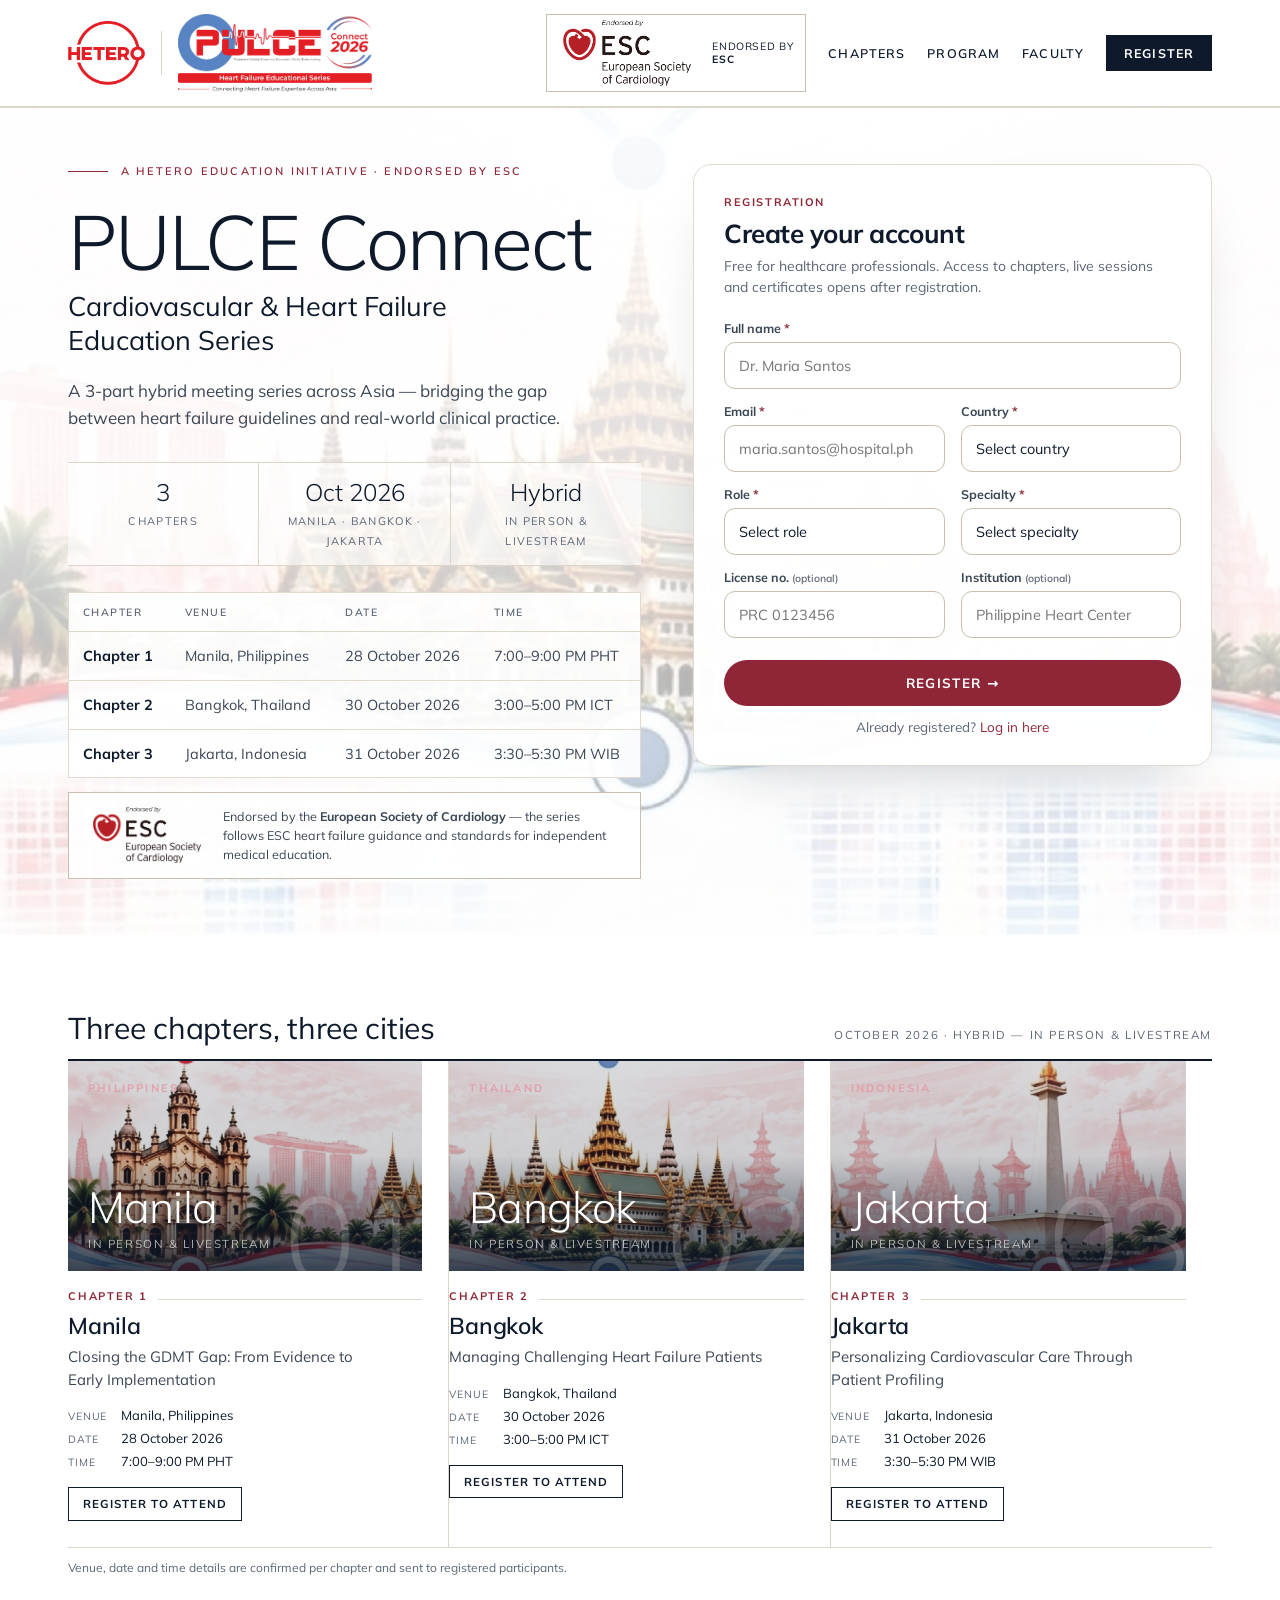
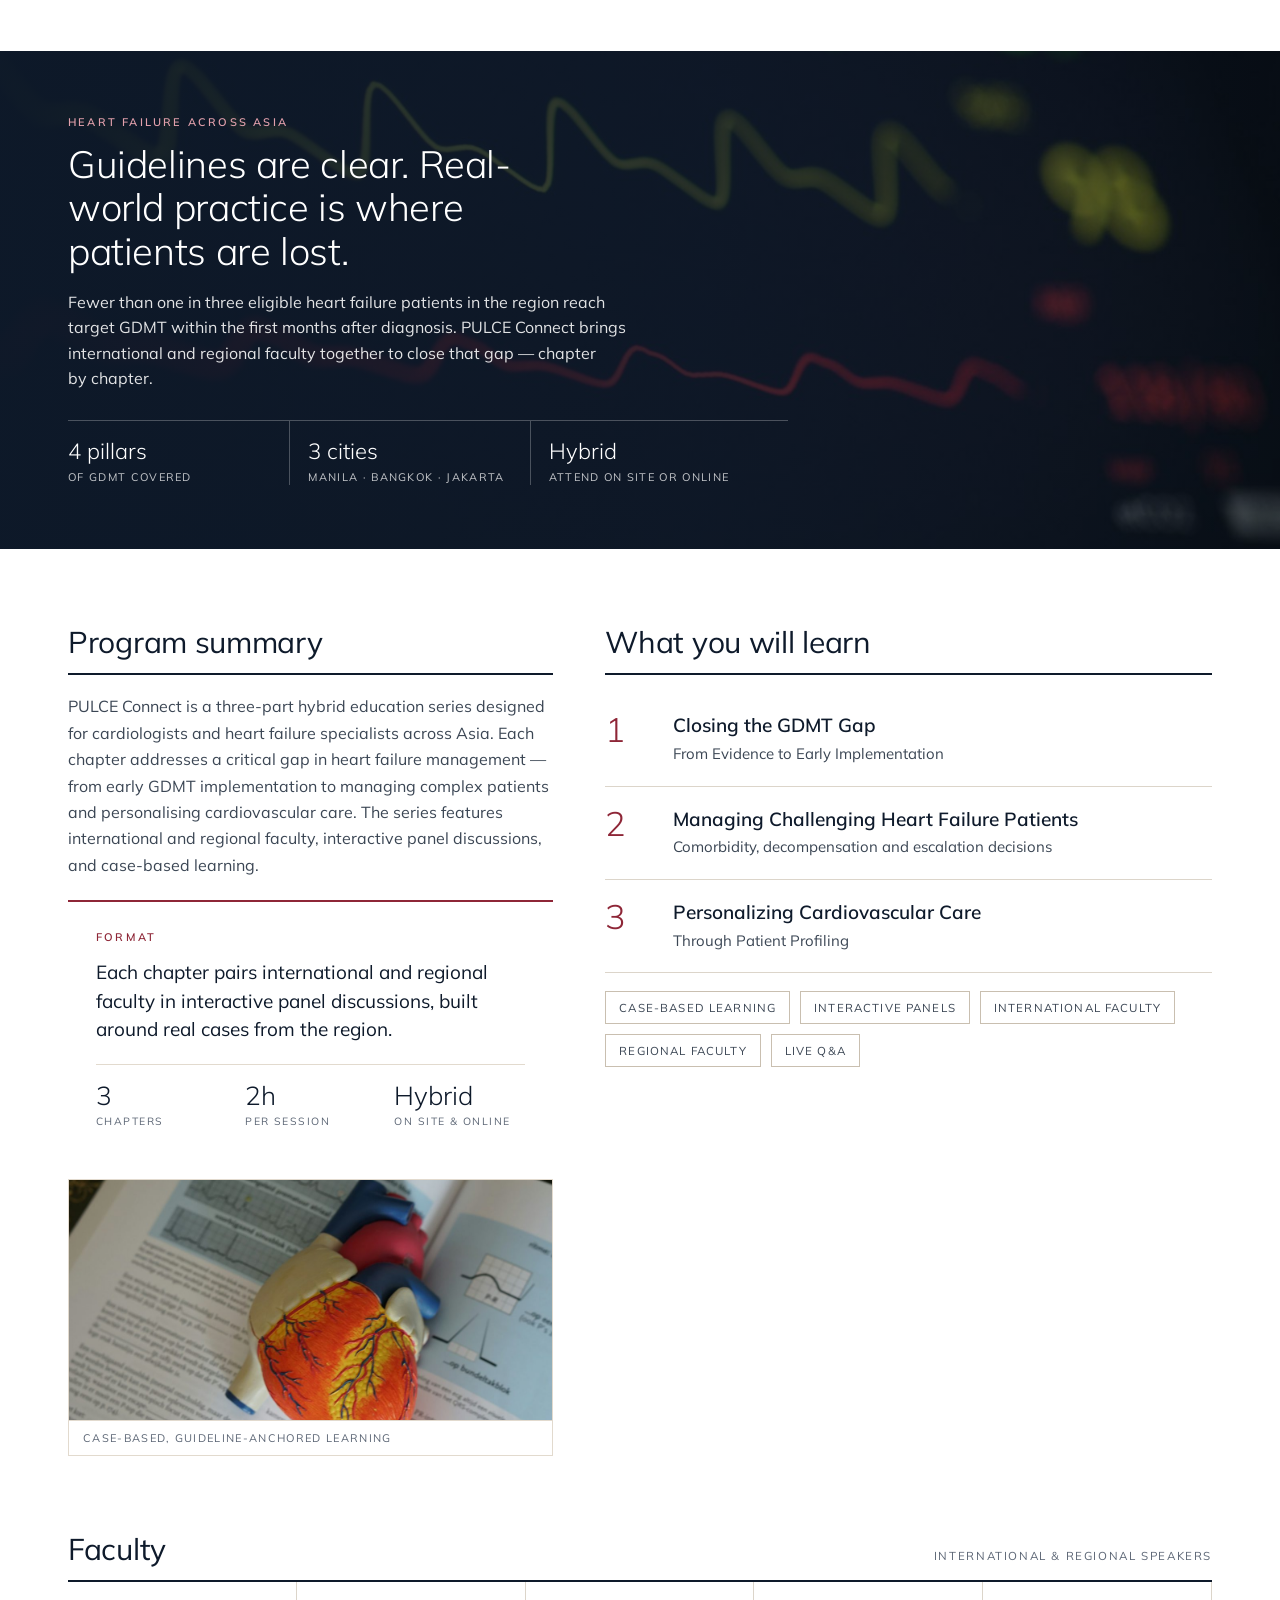
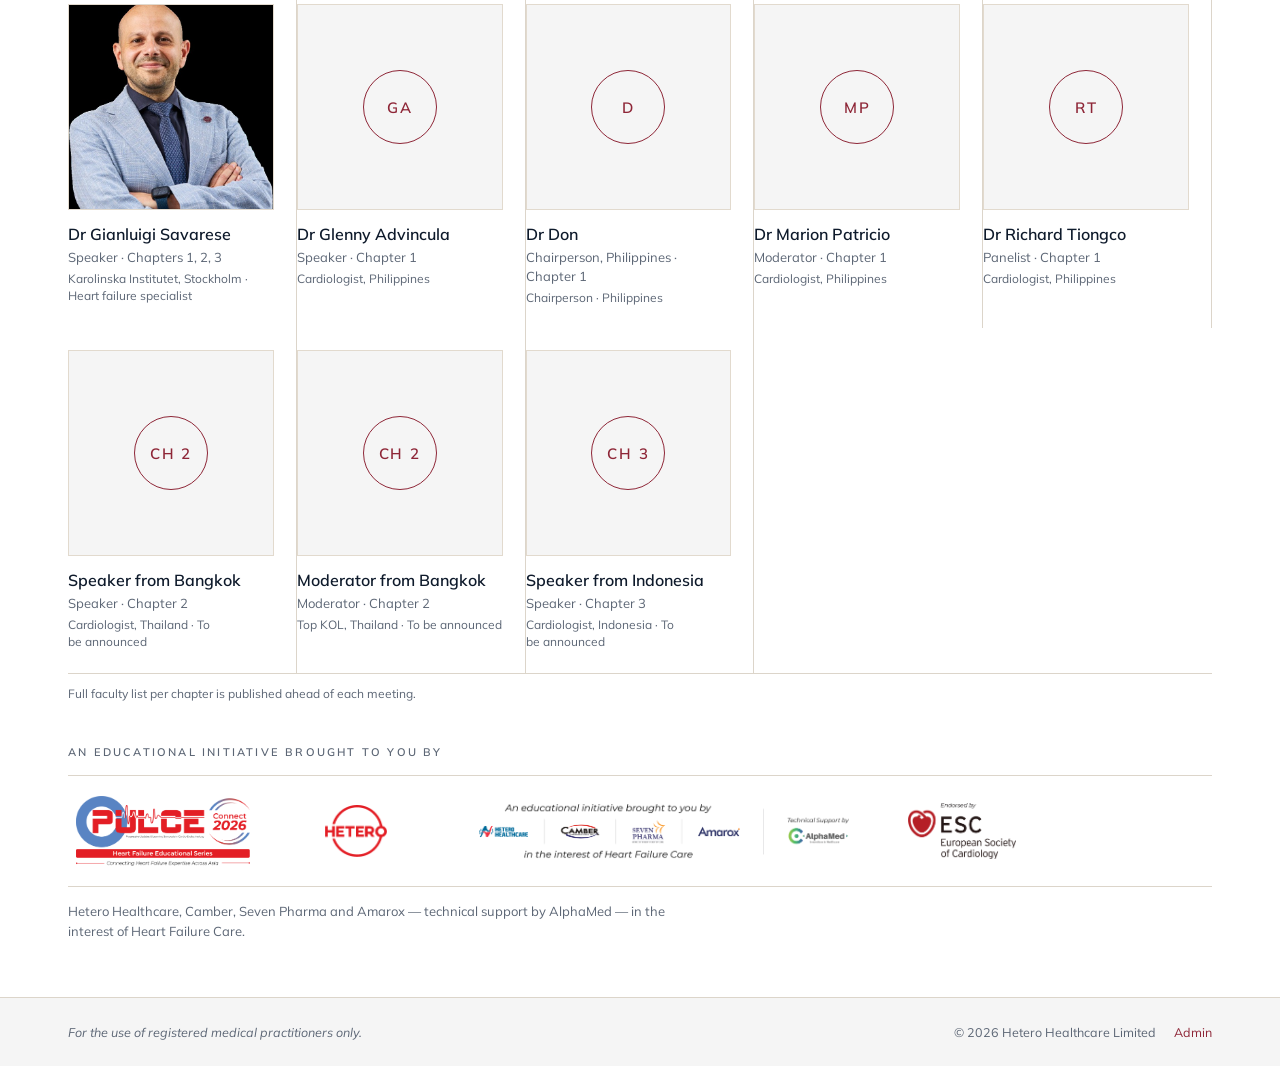
==== commit 82c16c86: "Add cardio imagery and headshot slots for named faculty - Cardio flavour: full-bleed ECG "pulse band" ====
--- a/index.html
+++ b/index.html
@@ -78,6 +78,15 @@
         <div class="note">Venue, date and time details are confirmed per chapter and sent to registered participants.</div>
       </section>
 
+      <section class="pulse-band">
+        <div class="pulse-in">
+          <div class="kicker">Heart failure across Asia</div>
+          <h2>Guidelines are clear. Real-world practice is where patients are lost.</h2>
+          <p>Fewer than one in three eligible heart failure patients in the region reach target GDMT within the first months after diagnosis. PULCE Connect brings international and regional faculty together to close that gap — chapter by chapter.</p>
+          <div class="pulse-stats"><div><b>4 pillars</b><span>of GDMT covered</span></div><div><b>3 cities</b><span>Manila · Bangkok · Jakarta</span></div><div><b>Hybrid</b><span>attend on site or online</span></div></div>
+        </div>
+      </section>
+
       <section class="section" id="program">
         <div class="two">
           <div>
@@ -88,6 +97,7 @@
               <p>Each chapter pairs international and regional faculty in interactive panel discussions, built around real cases from the region.</p>
               <div class="format-facts"><div><b>3</b><span>Chapters</span></div><div><b>2h</b><span>Per session</span></div><div><b>Hybrid</b><span>On site &amp; online</span></div></div>
             </div>
+            <figure class="photo"><img src="assets/cardio/heart-illustration.jpg" alt="Anatomical heart model on an ECG textbook"><figcaption>Case-based, guideline-anchored learning</figcaption></figure>
           </div>
           <div>
             <h2 class="h2">What you will learn</h2>
@@ -116,6 +126,7 @@
 
     <!-- ============================================== THANK YOU -->
     <section class="view wrap thanks" data-view="thanks" hidden>
+      <figure class="photo wide"><img src="assets/cardio/heart-model.jpg" alt="Anatomical heart model"></figure>
       <div class="check">✅</div>
       <div class="kicker">Registration confirmed</div>
       <h1 class="h1" style="margin-top:8px">You're registered!</h1>
@@ -137,7 +148,7 @@
       <div class="member-grid">
         <div class="rows" id="dash-cards"></div>
         <aside class="aside">
-          <div class="card pad navy"><div class="kicker">My progress</div><div class="progress-line"><div class="bar"><i id="dash-bar"></i></div><b id="dash-pct"></b></div><p style="margin-top:12px;opacity:.85">Chapters unlock in sequence once you submit the feedback survey for the previous one.</p></div>
+          <div class="card pad navy ecg"><div class="kicker">My progress</div><div class="progress-line"><div class="bar"><i id="dash-bar"></i></div><b id="dash-pct"></b></div><p style="margin-top:12px;opacity:.85">Chapters unlock in sequence once you submit the feedback survey for the previous one.</p></div>
           <div class="card pad accent"><div class="kicker">Upcoming</div><div id="dash-upcoming"></div></div>
           <div class="card pad navy"><div class="kicker">Certificates</div><div id="dash-certs"></div></div>
           <div class="card pad"><div class="kicker muted">Resources</div><div class="links"><a data-go="resources" href="#resources">Session recordings</a><a data-go="resources" href="#resources">Case discussion slides</a><a data-go="resources" href="#resources">GDMT reference summary</a></div></div>
@@ -253,6 +264,7 @@
     <section class="view wrap" data-view="about" hidden>
       <div class="rule-head"><h2 class="h1">About PULCE Connect</h2><div class="meta">Progressive Updates &amp; Learning Symposia in Cardio-Endocrinology</div></div>
       <p class="lead" style="margin-top:22px">PULCE Connect is a 3-part hybrid education series designed to bridge the gap between heart failure guidelines and real-world clinical practice across Asia.</p>
+      <figure class="photo wide"><img src="assets/cardio/echo.jpg" alt="Cardiologist performing an echocardiogram"><figcaption>International and regional faculty · case-based learning · live Q&amp;A</figcaption></figure>
       <div class="about-lockup"><img src="assets/pulce-logo.png" alt="PULCE Connect 2026"><p><b>Progressive Updates &amp; Learning Symposia in Cardio-Endocrinology</b><br>Connecting Heart Failure Expertise Across Asia</p></div>
       <div class="rule-head section-head"><h2 class="h2">Faculty</h2><div class="meta">International &amp; regional speakers</div></div>
       <div class="fac-grid" id="about-faculty"></div>
--- a/style.css
+++ b/style.css
@@ -223,6 +223,30 @@
 .t-pulce{width:190px;height:70px}.t-hetero{width:140px;height:52px}.t-strip{width:420px;max-width:100%;height:56px}.t-esc{width:120px;height:56px}
 .trust p{padding-top:14px;max-width:80ch}
 
+/* ---------- Cardio imagery ---------- */
+.pulse-band{margin-top:76px;background:var(--navy) url(assets/cardio/ecg.jpg) center/cover no-repeat;color:#fff;position:relative}
+.pulse-band::before{content:"";position:absolute;inset:0;background:linear-gradient(90deg,rgba(14,26,43,.94) 0%,rgba(14,26,43,.82) 55%,rgba(14,26,43,.45) 100%)}
+.pulse-in{position:relative;max-width:var(--max);margin:0 auto;padding:64px var(--pad)}
+.pulse-in .kicker{color:var(--rose);margin-bottom:14px}
+.pulse-in h2{font-size:clamp(26px,3vw,38px);font-weight:300;letter-spacing:-.01em;line-height:1.15;max-width:22ch}
+.pulse-in p{margin-top:16px;font-size:16px;line-height:1.6;max-width:60ch;opacity:.88}
+.pulse-stats{display:flex;gap:0;margin-top:28px;border-top:1px solid rgba(255,255,255,.25);max-width:720px}
+.pulse-stats div{flex:1;padding:16px 18px 0 0;border-right:1px solid rgba(255,255,255,.25);margin-right:18px}
+.pulse-stats div:last-child{border-right:0}
+.pulse-stats b{display:block;font-size:22px;font-weight:300}
+.pulse-stats span{font-size:11px;letter-spacing:.12em;text-transform:uppercase;opacity:.75}
+.photo{margin:22px 0 0;border:1px solid var(--rule-2);background:#fff;overflow:hidden}
+.photo img{width:100%;height:240px;object-fit:cover;display:block}
+.photo.wide img{height:300px}
+.photo figcaption{padding:10px 14px;font-size:11px;letter-spacing:.12em;text-transform:uppercase;color:var(--muted);border-top:1px solid var(--rule-2)}
+.thanks .photo{margin:0 0 26px}
+.card.navy.ecg{background:var(--navy) url(assets/cardio/ecg.jpg) center/cover no-repeat;position:relative}
+.card.navy.ecg::before{content:"";position:absolute;inset:0;background:rgba(14,26,43,.86)}
+.card.navy.ecg>*{position:relative}
+.embed{background:var(--navy) url(assets/cardio/monitor.jpg) center/cover no-repeat;position:relative}
+.embed::before{content:"";position:absolute;inset:0;background:rgba(14,26,43,.78)}
+.embed>*{position:relative}
+
 /* ---------- Thanks ---------- */
 .thanks{max-width:900px}
 .thanks .check{font-size:44px;margin-bottom:10px}
@@ -292,7 +316,7 @@
 
 /* ---------- Live ---------- */
 .live-grid{display:grid;grid-template-columns:minmax(0,1.6fr) minmax(0,1fr);gap:28px;margin-top:28px;align-items:start}
-.embed{aspect-ratio:16/9;background:var(--navy);color:var(--paper);display:flex;align-items:center;justify-content:center;text-align:center;padding:30px}
+.embed{aspect-ratio:16/9;color:var(--paper);display:flex;align-items:center;justify-content:center;text-align:center;padding:30px}
 .embed-msg{display:flex;flex-direction:column;align-items:center;gap:12px;font-size:26px;font-weight:300;letter-spacing:.12em;text-transform:uppercase}
 .embed-msg small{font-size:13px;letter-spacing:.04em;text-transform:none;opacity:.8;max-width:420px;line-height:1.5}
 .live-dot{width:12px;height:12px;border-radius:50%;background:var(--burg);box-shadow:0 0 0 6px rgba(142,38,55,.35);animation:pulse 1.2s infinite}
@@ -385,7 +409,7 @@
 @media (max-width:760px){
   :root{--pad:18px}
   .hdr-in{padding:10px var(--pad)}.hdr-nav{gap:14px}.hdr-nav a:not(.cta){display:none}.esc-box{display:none}.hdr-hetero{height:44px}.hdr-logo{height:52px}.vrule{height:30px}
-  .wrap{padding:32px var(--pad) 60px}.section{padding-top:56px}
+  .wrap{padding:32px var(--pad) 60px}.section{padding-top:56px}.pulse-band{margin-top:56px}.pulse-stats{flex-direction:column}.pulse-stats div{border-right:0;border-bottom:1px solid rgba(255,255,255,.25);padding:12px 0;margin:0}.photo img,.photo.wide img{height:200px}
   .facts{flex-direction:column}.fact{border-right:0;border-bottom:1px solid var(--rule);padding:14px 0}.fact:last-child{border-bottom:0}
   .chapters-grid{grid-template-columns:1fr}.ch-art{border-right:0;border-bottom:1px solid var(--rule);padding:0 0 22px;margin-bottom:22px}
   .fac-grid{grid-template-columns:1fr 1fr}.fac{padding-right:12px}
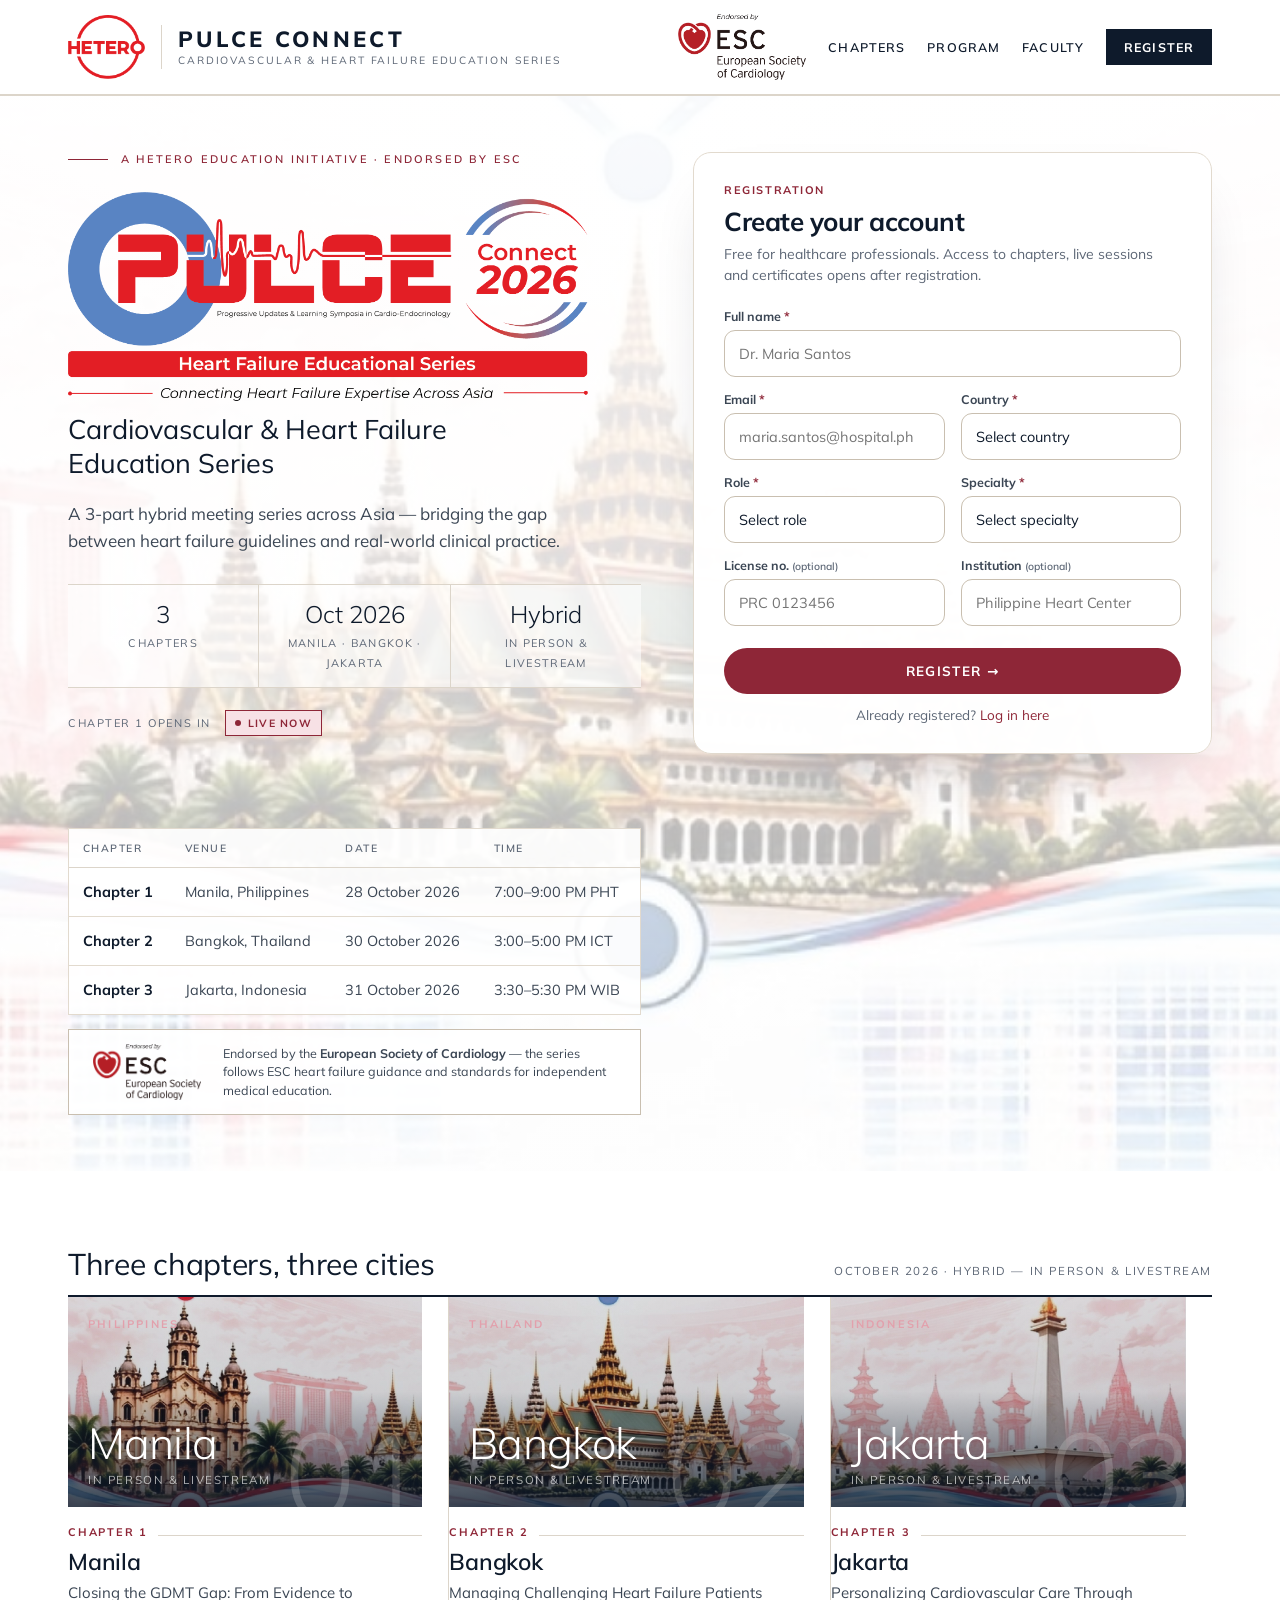
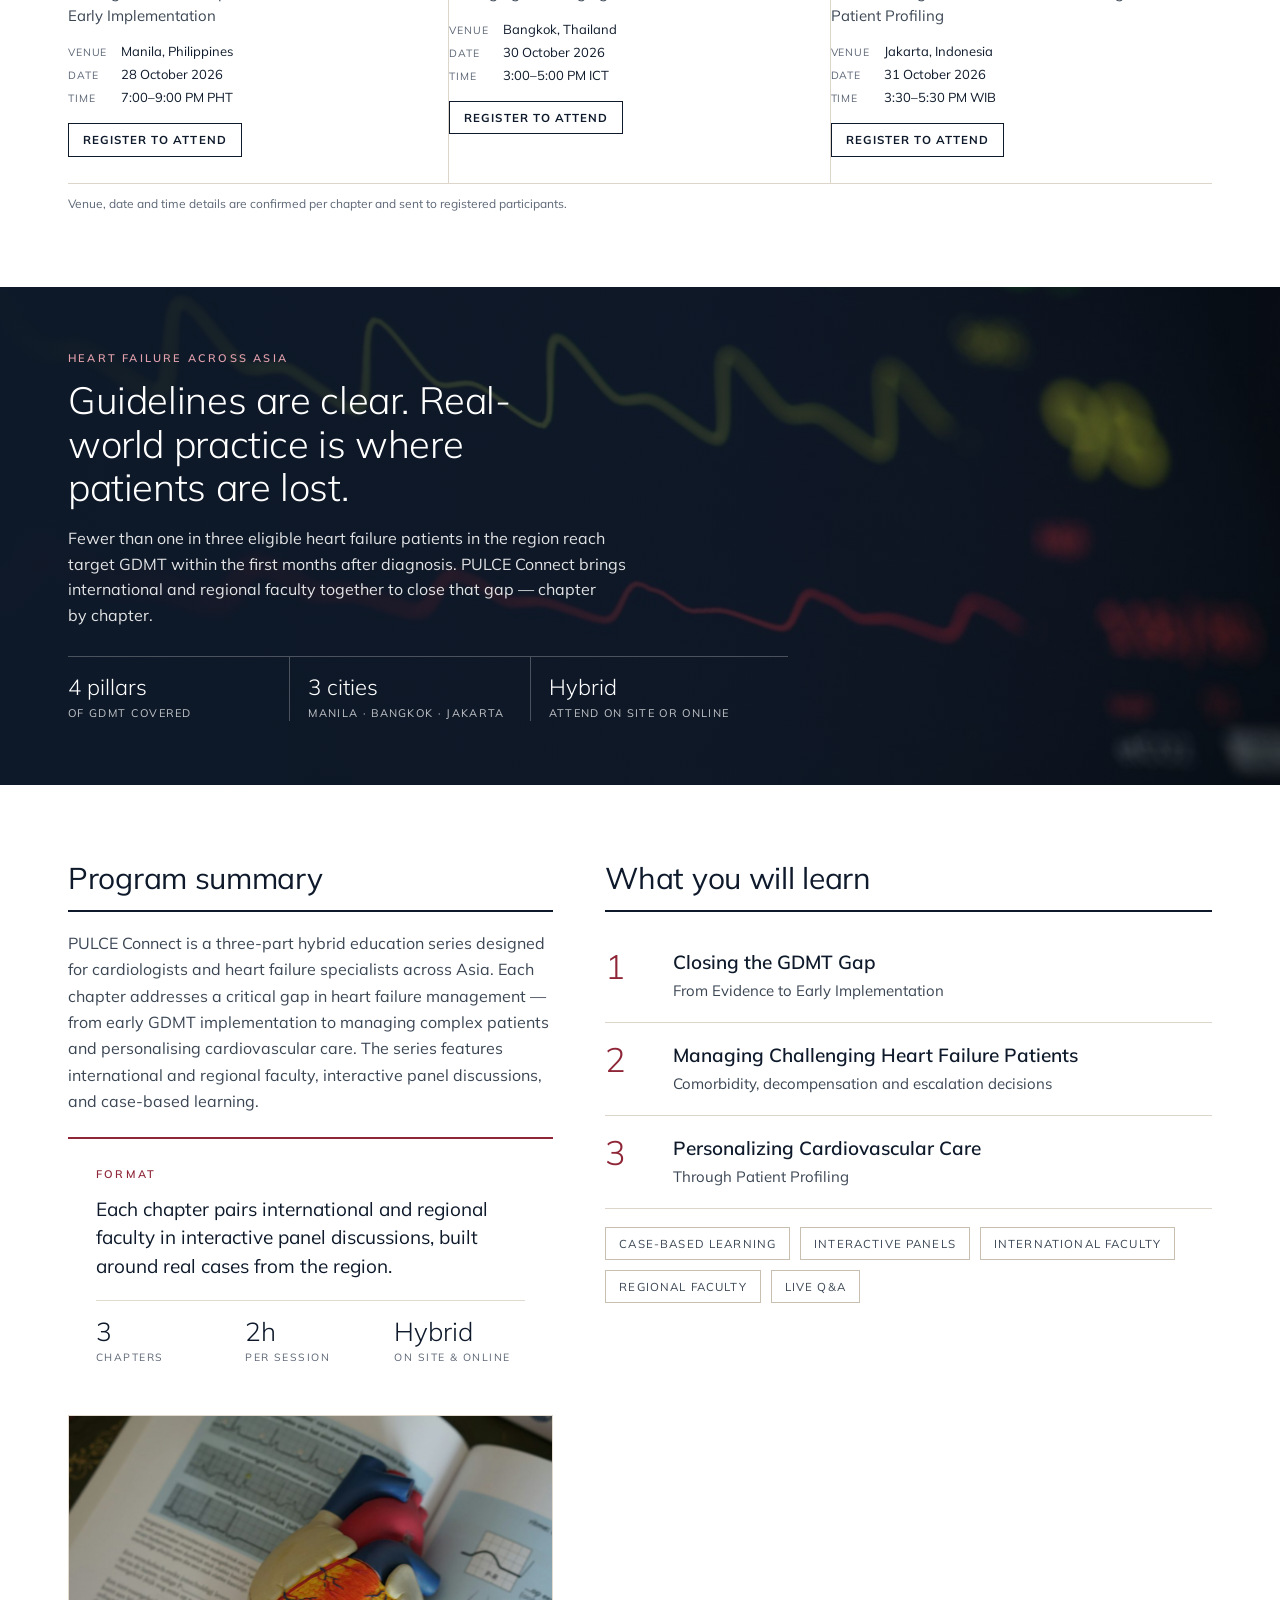
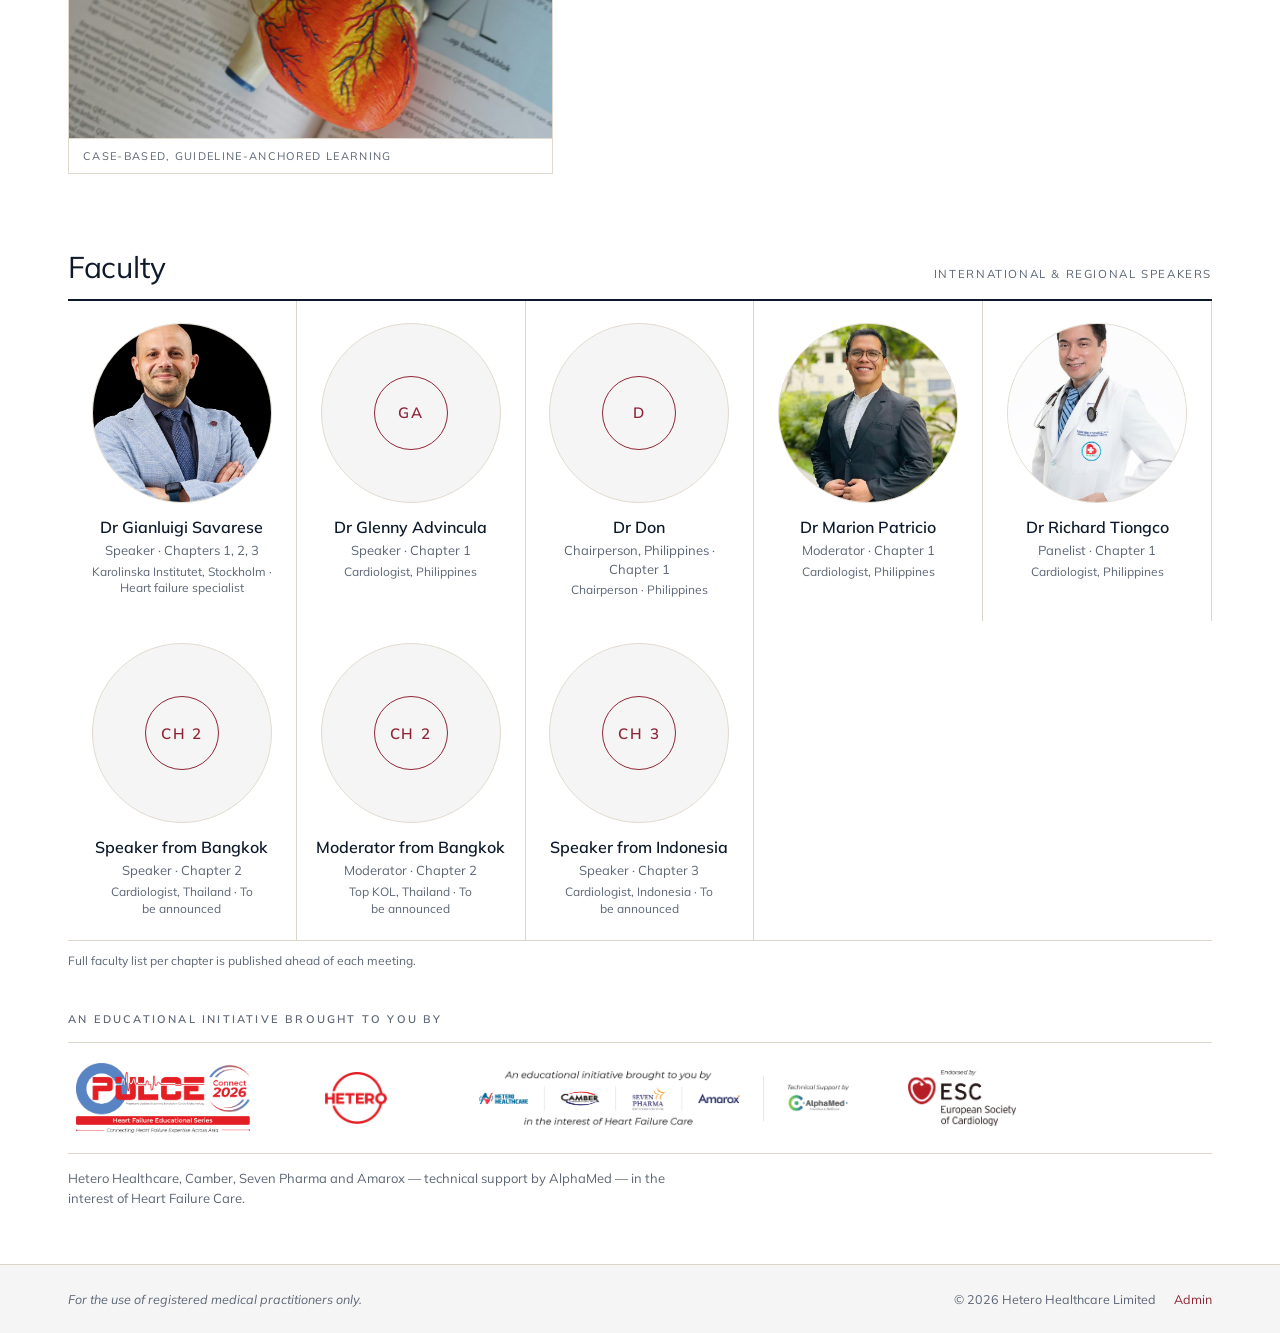
==== commit 1af79de2: "Interactive design pass, faculty photos, hero logo, image fixes - Hero uses the PULCE Connect logo l" ====
--- a/index.html
+++ b/index.html
@@ -19,10 +19,10 @@
       <a class="hdr-brand" href="./" aria-label="PULCE Connect home">
         <img class="hdr-hetero" src="assets/hetero.png" alt="Hetero">
         <span class="vrule"></span>
-        <img class="hdr-logo" src="assets/pulce-logo.png" alt="PULCE Connect 2026 — Heart Failure Educational Series">
+        <span class="wordmark"><b>PULCE CONNECT</b><span>Cardiovascular &amp; heart failure education series</span></span>
       </a>
       <div class="hdr-right">
-        <div class="esc-box"><img src="assets/esc-endorsed.png" alt="Endorsed by ESC"><span>Endorsed by<br><b>ESC</b></span></div>
+        <img class="hdr-esc" src="assets/esc-endorsed.png" alt="Endorsed by ESC — European Society of Cardiology">
         <div id="hdr-auth"></div>
       </div>
     </div>
@@ -36,7 +36,7 @@
       <div class="hero-bg"><div class="hero" id="register">
         <div>
           <div class="kicker-line"><span class="kicker">A Hetero education initiative · Endorsed by ESC</span></div>
-          <h1 class="display">PULCE Connect</h1>
+          <h1 class="hero-logo"><img src="assets/pulce-logo.png" alt="PULCE Connect 2026 — Heart Failure Educational Series"></h1>
           <div class="sub">Cardiovascular &amp; Heart Failure Education Series</div>
           <p class="lead">A 3-part hybrid meeting series across Asia — bridging the gap between heart failure guidelines and real-world clinical practice.</p>
           <div class="facts">
@@ -44,6 +44,8 @@
             <div class="fact"><b>Oct 2026</b><span>Manila · Bangkok · Jakarta</span></div>
             <div class="fact"><b>Hybrid</b><span>In person &amp; livestream</span></div>
           </div>
+          <div class="countdown" id="land-countdown"></div>
+          <svg class="ecg-line" viewBox="0 0 600 40" preserveAspectRatio="none" aria-hidden="true"><path d="M0 20 H120 l10 -12 l10 24 l10 -32 l12 40 l10 -20 H300 l8 -8 l8 8 H420 l10 -14 l10 28 l10 -26 l10 12 H600"/></svg>
           <div class="card table-wrap events"><table class="table"><thead><tr><th>Chapter</th><th>Venue</th><th>Date</th><th>Time</th></tr></thead><tbody id="land-events"></tbody></table></div>
           <div class="esc-note"><img src="assets/esc-endorsed.png" alt="Endorsed by ESC"><p>Endorsed by the <b>European Society of Cardiology</b> — the series follows ESC heart failure guidance and standards for independent medical education.</p></div>
         </div>
@@ -126,7 +128,7 @@
 
     <!-- ============================================== THANK YOU -->
     <section class="view wrap thanks" data-view="thanks" hidden>
-      <figure class="photo wide"><img src="assets/cardio/heart-model.jpg" alt="Anatomical heart model"></figure>
+      <div class="thanks-grid"><div>
       <div class="check">✅</div>
       <div class="kicker">Registration confirmed</div>
       <h1 class="h1" style="margin-top:8px">You're registered!</h1>
@@ -135,6 +137,7 @@
       <div class="card table-wrap"><table class="table"><thead><tr><th>Chapter</th><th>Venue</th><th>Date</th><th>Time</th></tr></thead><tbody id="thanks-events"></tbody></table></div>
       <p class="note">📧 A confirmation email has been sent to <b id="thanks-email"></b></p>
       <button class="btn btn-navy" data-go="dashboard">Go to my dashboard →</button>
+      </div><figure class="photo tall"><img src="assets/cardio/heart-model.jpg" alt="Anatomical heart model"></figure></div>
       <div class="rule-head section-head"><h2 class="h2">Meet the faculty</h2></div>
       <div class="fac-grid" id="thanks-faculty"></div>
     </section>
@@ -179,7 +182,7 @@
         <div><div class="rule-head"><h2 class="h2">Faculty for this chapter</h2></div><div id="ch-faculty"></div></div>
       </div>
       <div class="rule-head section-head"><h2 class="h2">Agenda</h2><div class="meta" id="ch-agenda-meta"></div></div>
-      <div class="card table-wrap"><table class="table agenda"><thead><tr><th>Time</th><th>Session</th><th>Speaker</th><th>Chair / Moderator</th></tr></thead><tbody id="ch-agenda"></tbody></table></div>
+      <div class="timeline" id="ch-agenda"></div>
       <div id="ch-criteria" hidden><div class="rule-head section-head"><h2 class="h2">Selection criteria</h2></div><div class="card table-wrap"><table class="table criteria"><thead><tr><th>Role</th><th>Criteria</th></tr></thead><tbody id="ch-criteria-rows"></tbody></table></div></div>
       <div class="post">
         <div><div class="kicker">Post-session</div><h3>Complete this chapter</h3><p class="small">Submit the short feedback survey to mark the chapter complete and unlock your participation certificate.</p></div>
@@ -263,9 +266,11 @@
     <!-- ============================================== ABOUT / FACULTY -->
     <section class="view wrap" data-view="about" hidden>
       <div class="rule-head"><h2 class="h1">About PULCE Connect</h2><div class="meta">Progressive Updates &amp; Learning Symposia in Cardio-Endocrinology</div></div>
-      <p class="lead" style="margin-top:22px">PULCE Connect is a 3-part hybrid education series designed to bridge the gap between heart failure guidelines and real-world clinical practice across Asia.</p>
-      <figure class="photo wide"><img src="assets/cardio/echo.jpg" alt="Cardiologist performing an echocardiogram"><figcaption>International and regional faculty · case-based learning · live Q&amp;A</figcaption></figure>
-      <div class="about-lockup"><img src="assets/pulce-logo.png" alt="PULCE Connect 2026"><p><b>Progressive Updates &amp; Learning Symposia in Cardio-Endocrinology</b><br>Connecting Heart Failure Expertise Across Asia</p></div>
+      <div class="two" style="margin-top:26px;align-items:center">
+        <div><p class="lead">PULCE Connect is a 3-part hybrid education series designed to bridge the gap between heart failure guidelines and real-world clinical practice across Asia.</p>
+          <div class="about-lockup"><img src="assets/pulce-logo.png" alt="PULCE Connect 2026"><p><b>Progressive Updates &amp; Learning Symposia in Cardio-Endocrinology</b><br>Connecting Heart Failure Expertise Across Asia</p></div></div>
+        <figure class="photo"><img src="assets/cardio/echo.jpg" alt="Cardiologist performing an echocardiogram"><figcaption>International and regional faculty · case-based learning · live Q&amp;A</figcaption></figure>
+      </div>
       <div class="rule-head section-head"><h2 class="h2">Faculty</h2><div class="meta">International &amp; regional speakers</div></div>
       <div class="fac-grid" id="about-faculty"></div>
       <div class="rule-head section-head"><h2 class="h2">Endorsed by</h2></div>
--- a/style.css
+++ b/style.css
@@ -67,15 +67,12 @@
 .hdr-brand{display:flex;align-items:center;gap:16px;color:var(--ink);text-decoration:none}
 .hdr-brand:hover{text-decoration:none;color:var(--ink)}
 .hdr-hetero{height:64px;width:auto;object-fit:contain}
-.hdr-logo{height:78px;width:auto;object-fit:contain}
 .vrule{width:1px;height:44px;background:var(--rule)}
 .wordmark{display:flex;flex-direction:column;gap:1px}
-.wordmark b{font-size:18px;font-weight:700;letter-spacing:.15em;line-height:1.1}
-.wordmark span{font-size:9.5px;letter-spacing:.18px;letter-spacing:.18em;color:var(--muted);text-transform:uppercase}
+.wordmark b{font-size:22px;font-weight:800;letter-spacing:.15em;line-height:1.1}
+.wordmark span{font-size:10.5px;letter-spacing:.18em;color:var(--muted);text-transform:uppercase}
 .hdr-right{display:flex;align-items:center;gap:22px;flex-wrap:wrap}
-.esc-box{display:flex;align-items:center;gap:10px;padding:5px 12px 5px 5px;border:1px solid var(--rule-3);background:var(--white)}
-.esc-box img{width:150px;height:66px;object-fit:contain}
-.esc-box span{font-size:10.5px;line-height:1.25;letter-spacing:.06em;color:var(--ink);text-transform:uppercase}
+.hdr-esc{height:66px;width:auto;object-fit:contain}
 .hdr-nav{display:flex;align-items:center;gap:22px}
 .hdr-nav a{font-size:12.5px;font-weight:600;letter-spacing:.09em;text-transform:uppercase;color:var(--ink)}
 .hdr-nav a:hover{text-decoration:none;color:var(--burg)}
@@ -126,6 +123,8 @@
 .hero-bg{position:relative;background:#fff url(assets/skyline.jpg) center 62%/cover no-repeat}
 .hero-bg::before{content:"";position:absolute;inset:0;background:linear-gradient(180deg,rgba(255,255,255,.96) 0%,rgba(255,255,255,.86) 45%,rgba(255,255,255,.55) 100%)}
 .hero{position:relative;max-width:var(--max);margin:0 auto;padding:56px var(--pad) 56px;display:grid;grid-template-columns:minmax(0,1.05fr) minmax(0,.95fr);gap:52px;align-items:start}
+.hero-logo{margin:0 0 6px}
+.hero-logo img{width:min(100%,520px);height:auto}
 .hero .sub{font-size:clamp(20px,2.2vw,27px);font-weight:400;margin:10px 0 20px}
 .hero .lead{margin-bottom:30px;max-width:52ch}
 .hero .btn-row{margin-bottom:34px}
@@ -190,14 +189,17 @@
 .chips{display:flex;gap:10px;flex-wrap:wrap;padding-top:18px}
 .chip{font-size:11.5px;letter-spacing:.1em;text-transform:uppercase;border:1px solid var(--rule-3);padding:8px 13px;color:var(--ink-2)}
 .fac-grid{display:grid;grid-template-columns:repeat(auto-fit,minmax(200px,1fr))}
-.fac{border-right:1px solid var(--rule);padding:22px 22px 22px 0}
-.fac-photo{position:relative;width:100%;aspect-ratio:1/1;margin-bottom:14px;background:var(--paper-2);border:1px solid var(--rule-2);display:flex;align-items:center;justify-content:center;overflow:hidden}
+.fac{border-right:1px solid var(--rule);padding:22px 18px;text-align:center;transition:transform .25s ease,background .25s}
+.fac:hover{background:#fff;transform:translateY(-4px)}
+.fac-photo{position:relative;width:100%;aspect-ratio:1/1;margin:0 auto 14px;background:var(--paper-2);border:1px solid var(--rule-2);display:flex;align-items:center;justify-content:center;overflow:hidden;border-radius:50%;max-width:180px}
+.fac-photo img{transition:transform .5s ease}.fac:hover .fac-photo img{transform:scale(1.06)}
 .fac-photo img{width:100%;height:100%;object-fit:cover;object-position:50% 15%}
 .fac-photo .tag{width:74px;height:74px;border:1px solid var(--burg);border-radius:50%;display:flex;align-items:center;justify-content:center;font-size:15px;font-weight:600;letter-spacing:.12em;color:var(--burg)}
 .fac b{display:block;font-size:16px;font-weight:600;margin-bottom:4px}
 .fac span{display:block;font-size:13px;line-height:1.45;color:var(--muted)}
 .fac small{display:block;font-size:12px;line-height:1.4;color:var(--muted);margin-top:4px}
-.fac.compact{display:grid;grid-template-columns:56px minmax(0,1fr);gap:14px;align-items:center;padding:12px 0;border-right:0;border-bottom:1px solid var(--rule-2)}
+.fac.compact{display:grid;grid-template-columns:56px minmax(0,1fr);gap:14px;align-items:center;padding:12px 0;border-right:0;border-bottom:1px solid var(--rule-2);text-align:left}
+.fac.compact:hover{transform:none;background:transparent}
 .fac.compact .fac-photo{width:56px;height:56px;aspect-ratio:auto;margin:0}
 .fac.compact .fac-photo .tag{width:40px;height:40px;font-size:11px}
 .fac.compact b{font-size:14.5px}.fac.compact span{font-size:12px}
@@ -223,6 +225,54 @@
 .t-pulce{width:190px;height:70px}.t-hetero{width:140px;height:52px}.t-strip{width:420px;max-width:100%;height:56px}.t-esc{width:120px;height:56px}
 .trust p{padding-top:14px;max-width:80ch}
 
+/* ---------- Motion & interaction ---------- */
+.reveal{opacity:0;transform:translateY(18px);transition:opacity .6s ease,transform .6s ease}
+.reveal.in{opacity:1;transform:none}
+@media (prefers-reduced-motion:reduce){.reveal{opacity:1;transform:none;transition:none}}
+.btn{position:relative;overflow:hidden}
+.btn::after{content:"";position:absolute;inset:0;background:rgba(255,255,255,.12);transform:translateX(-100%);transition:transform .35s}
+.btn:hover::after{transform:translateX(0)}
+.ch-art{transition:transform .3s ease}
+.ch-art:hover{transform:translateY(-6px)}
+.ch-city>img{transition:transform .8s ease}
+.ch-art:hover .ch-city>img{transform:scale(1.06)}
+.row,.ov-row,.res,.card{transition:transform .25s ease,box-shadow .25s ease,border-color .25s}
+.row:hover,.res:hover{border-color:var(--navy);box-shadow:0 14px 34px -24px rgba(14,26,43,.35);transform:translateY(-2px)}
+.tab{position:relative}
+.tab::after{content:"";position:absolute;left:18px;right:18px;bottom:-1px;height:2px;background:var(--burg);transform:scaleX(0);transform-origin:left;transition:transform .3s}
+.tab.active{border-bottom-color:transparent}.tab.active::after,.tab:hover::after{transform:scaleX(1)}
+.status::before{content:"";display:inline-block;width:6px;height:6px;border-radius:50%;background:currentColor;margin-right:7px;vertical-align:1px}
+.status.s-live::before{animation:pulse .9s infinite}
+.ecg-line{width:100%;height:40px;margin-top:22px;overflow:visible}
+.ecg-line path{fill:none;stroke:var(--burg);stroke-width:2;stroke-linejoin:round;stroke-linecap:round;stroke-dasharray:1400;stroke-dashoffset:1400;animation:ecg 3.6s linear infinite}
+@keyframes ecg{0%{stroke-dashoffset:1400;opacity:0}8%{opacity:1}70%{stroke-dashoffset:0;opacity:1}100%{stroke-dashoffset:0;opacity:0}}
+.countdown{display:flex;gap:14px;align-items:center;margin-top:22px;flex-wrap:wrap}
+.countdown .label{font-size:11px;letter-spacing:.14em;text-transform:uppercase;color:var(--muted);flex:none}
+.countdown .cd{display:flex;gap:8px}
+.countdown .cd div{min-width:58px;padding:8px 6px;border:1px solid var(--rule-2);background:#fff;text-align:center}
+.countdown .cd b{display:block;font-size:22px;font-weight:300;line-height:1.1;font-variant-numeric:tabular-nums}
+.countdown .cd span{font-size:9.5px;letter-spacing:.12em;text-transform:uppercase;color:var(--muted)}
+.countdown.dark .cd div{background:rgba(255,255,255,.08);border-color:rgba(255,255,255,.2)}
+.countdown.dark .cd b{color:#fff}.countdown.dark .cd span,.countdown.dark .label{color:rgba(255,255,255,.75)}
+.timeline{position:relative;padding-left:26px;margin-top:22px}
+.timeline::before{content:"";position:absolute;left:8px;top:8px;bottom:8px;width:2px;background:var(--rule)}
+.tl{position:relative;display:grid;grid-template-columns:110px minmax(0,1fr);gap:18px;padding:16px 18px;margin-bottom:10px;background:#fff;border:1px solid var(--rule-2);transition:transform .25s,border-color .25s,box-shadow .25s}
+.tl::before{content:"";position:absolute;left:-23px;top:22px;width:12px;height:12px;border-radius:50%;background:#fff;border:2px solid var(--burg)}
+.tl:hover{transform:translateX(4px);border-color:var(--navy);box-shadow:0 14px 34px -26px rgba(14,26,43,.4)}
+.tl.now{border-color:var(--burg);background:var(--live-bg)}
+.tl.now::before{background:var(--burg);animation:pulse .9s infinite}
+.tl.break{background:var(--paper-2);border-style:dashed}
+.tl .t{font-size:13px;font-weight:700;color:var(--burg);font-variant-numeric:tabular-nums;line-height:1.5}
+.tl .t small{display:block;font-size:10px;font-weight:600;letter-spacing:.1em;text-transform:uppercase;color:var(--muted);margin-top:2px}
+.tl h4{margin:0;font-size:16px;font-weight:600;line-height:1.4}
+.tl .who{display:flex;gap:14px;flex-wrap:wrap;margin-top:10px}
+.tl .who>div{display:flex;align-items:center;gap:8px;font-size:12.5px;color:var(--ink-2)}
+.tl .who small{font-size:10px;letter-spacing:.1em;text-transform:uppercase;color:var(--muted);margin-right:2px}
+.tl .who .avatar{margin:0}
+.objectives li{transition:background .2s,padding-left .2s}
+.objectives li:hover{background:var(--paper-2);padding-left:6px}
+.fact b{font-variant-numeric:tabular-nums}
+
 /* ---------- Cardio imagery ---------- */
 .pulse-band{margin-top:76px;background:var(--navy) url(assets/cardio/ecg.jpg) center/cover no-repeat;color:#fff;position:relative}
 .pulse-band::before{content:"";position:absolute;inset:0;background:linear-gradient(90deg,rgba(14,26,43,.94) 0%,rgba(14,26,43,.82) 55%,rgba(14,26,43,.45) 100%)}
@@ -236,8 +286,8 @@
 .pulse-stats b{display:block;font-size:22px;font-weight:300}
 .pulse-stats span{font-size:11px;letter-spacing:.12em;text-transform:uppercase;opacity:.75}
 .photo{margin:22px 0 0;border:1px solid var(--rule-2);background:#fff;overflow:hidden}
-.photo img{width:100%;height:240px;object-fit:cover;display:block}
-.photo.wide img{height:300px}
+.photo img{width:100%;aspect-ratio:3/2;height:auto;object-fit:cover;display:block}
+.photo.tall img{aspect-ratio:4/5}
 .photo figcaption{padding:10px 14px;font-size:11px;letter-spacing:.12em;text-transform:uppercase;color:var(--muted);border-top:1px solid var(--rule-2)}
 .thanks .photo{margin:0 0 26px}
 .card.navy.ecg{background:var(--navy) url(assets/cardio/ecg.jpg) center/cover no-repeat;position:relative}
@@ -248,7 +298,9 @@
 .embed>*{position:relative}
 
 /* ---------- Thanks ---------- */
-.thanks{max-width:900px}
+.thanks{max-width:1100px}
+.thanks-grid{display:grid;grid-template-columns:minmax(0,1.3fr) minmax(0,.7fr);gap:40px;align-items:start}
+.thanks-grid .photo{margin:0}
 .thanks .check{font-size:44px;margin-bottom:10px}
 .thanks .table-wrap{margin:22px 0}
 .thanks .note{font-size:14px;color:var(--muted);padding:0 0 22px}
@@ -408,13 +460,14 @@
 }
 @media (max-width:760px){
   :root{--pad:18px}
-  .hdr-in{padding:10px var(--pad)}.hdr-nav{gap:14px}.hdr-nav a:not(.cta){display:none}.esc-box{display:none}.hdr-hetero{height:44px}.hdr-logo{height:52px}.vrule{height:30px}
-  .wrap{padding:32px var(--pad) 60px}.section{padding-top:56px}.pulse-band{margin-top:56px}.pulse-stats{flex-direction:column}.pulse-stats div{border-right:0;border-bottom:1px solid rgba(255,255,255,.25);padding:12px 0;margin:0}.photo img,.photo.wide img{height:200px}
+  .hdr-in{padding:10px var(--pad)}.hdr-nav{gap:14px}.hdr-nav a:not(.cta){display:none}.hdr-esc{display:none}.hdr-hetero{height:44px}.wordmark b{font-size:16px}.wordmark span{display:none}.vrule{height:30px}
+  .wrap{padding:32px var(--pad) 60px}.section{padding-top:56px}.pulse-band{margin-top:56px}.pulse-stats{flex-direction:column}.pulse-stats div{border-right:0;border-bottom:1px solid rgba(255,255,255,.25);padding:12px 0;margin:0}.thanks-grid{grid-template-columns:1fr}.photo.tall img{aspect-ratio:3/2}
   .facts{flex-direction:column}.fact{border-right:0;border-bottom:1px solid var(--rule);padding:14px 0}.fact:last-child{border-bottom:0}
   .chapters-grid{grid-template-columns:1fr}.ch-art{border-right:0;border-bottom:1px solid var(--rule);padding:0 0 22px;margin-bottom:22px}
   .fac-grid{grid-template-columns:1fr 1fr}.fac{padding-right:12px}
   .row{grid-template-columns:80px minmax(0,1fr)}.row .thumb{width:80px;height:64px}.row .thumb .num{font-size:16px}.row .btn-row{grid-column:2}
   .reg-card{padding:22px}.reg{grid-template-columns:1fr}.filters{grid-template-columns:1fr}
   .table-wrap{overflow-x:auto}.table-wrap .table{min-width:560px}
+  .tl{grid-template-columns:1fr}.timeline{padding-left:18px}.tl::before{left:-15px}
   .post{padding:22px}.ch-hero{padding:24px}.ch-hero .big{font-size:120px}
 }
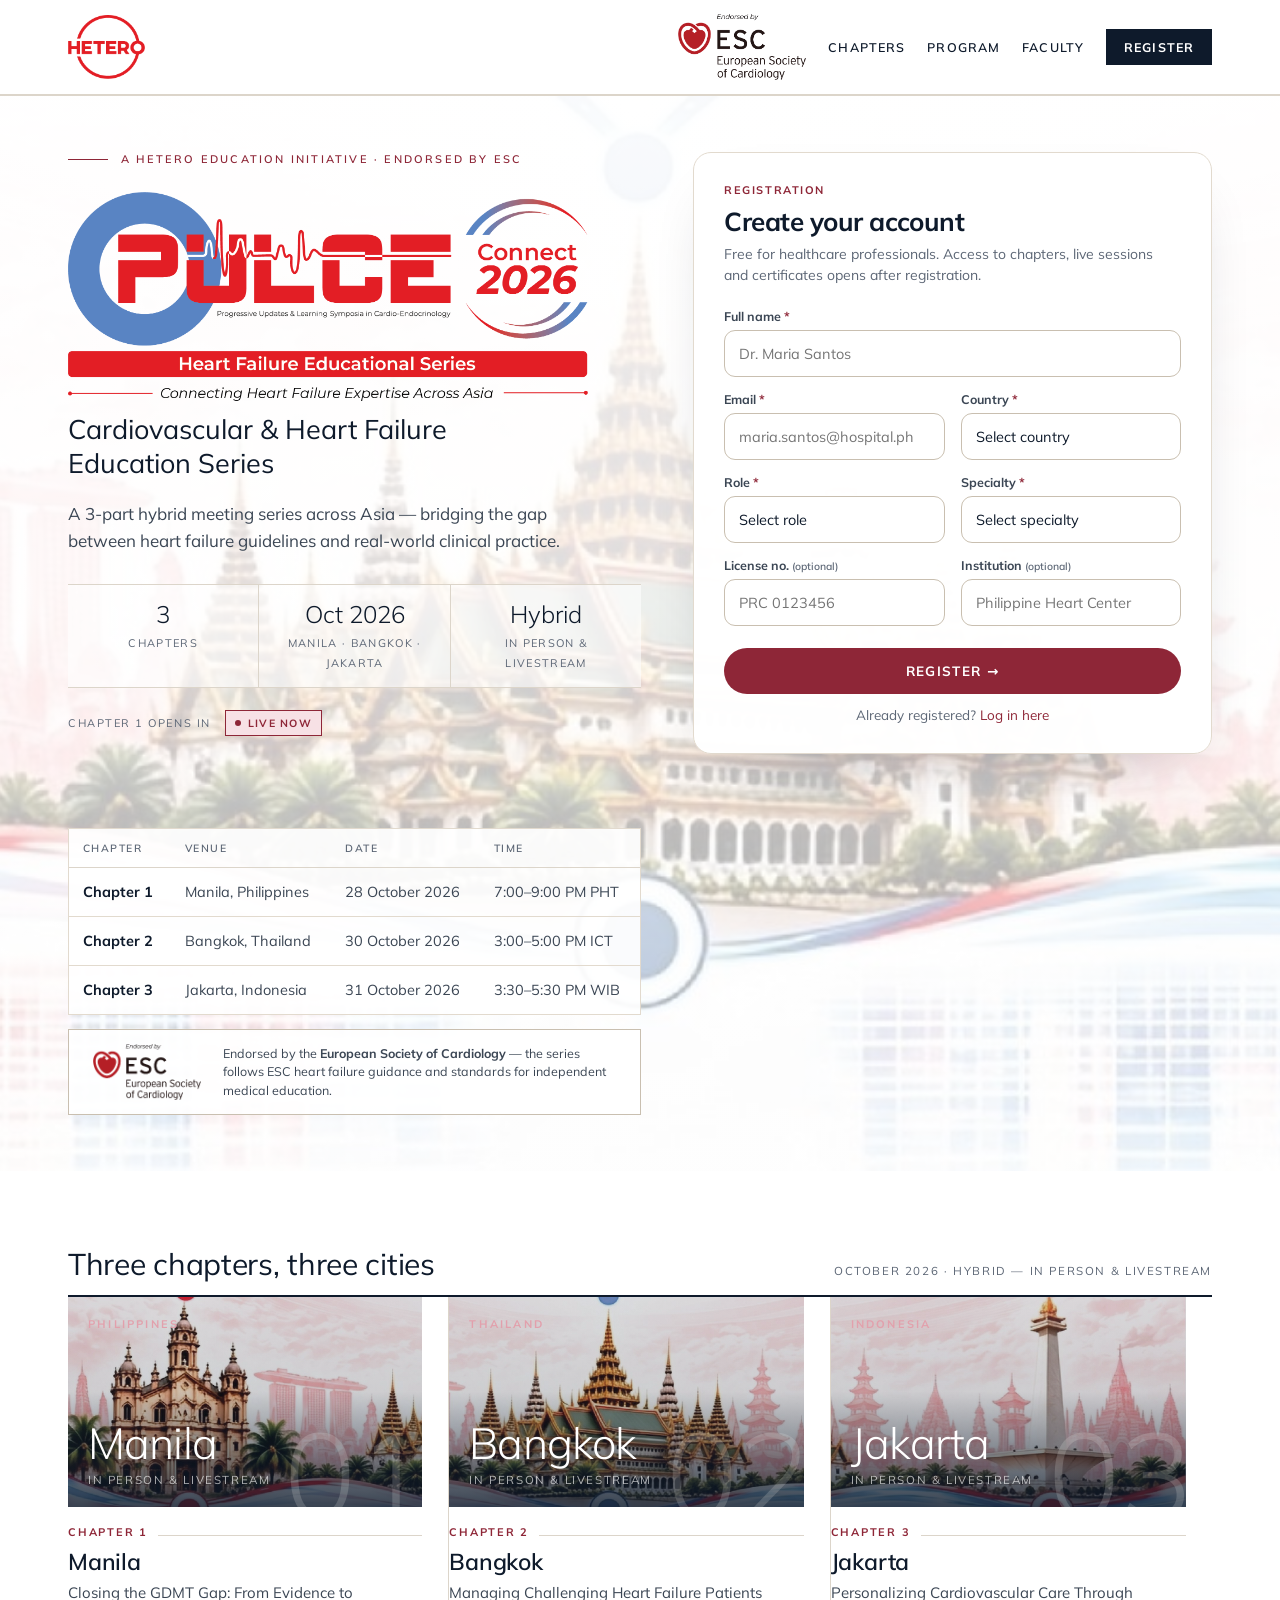
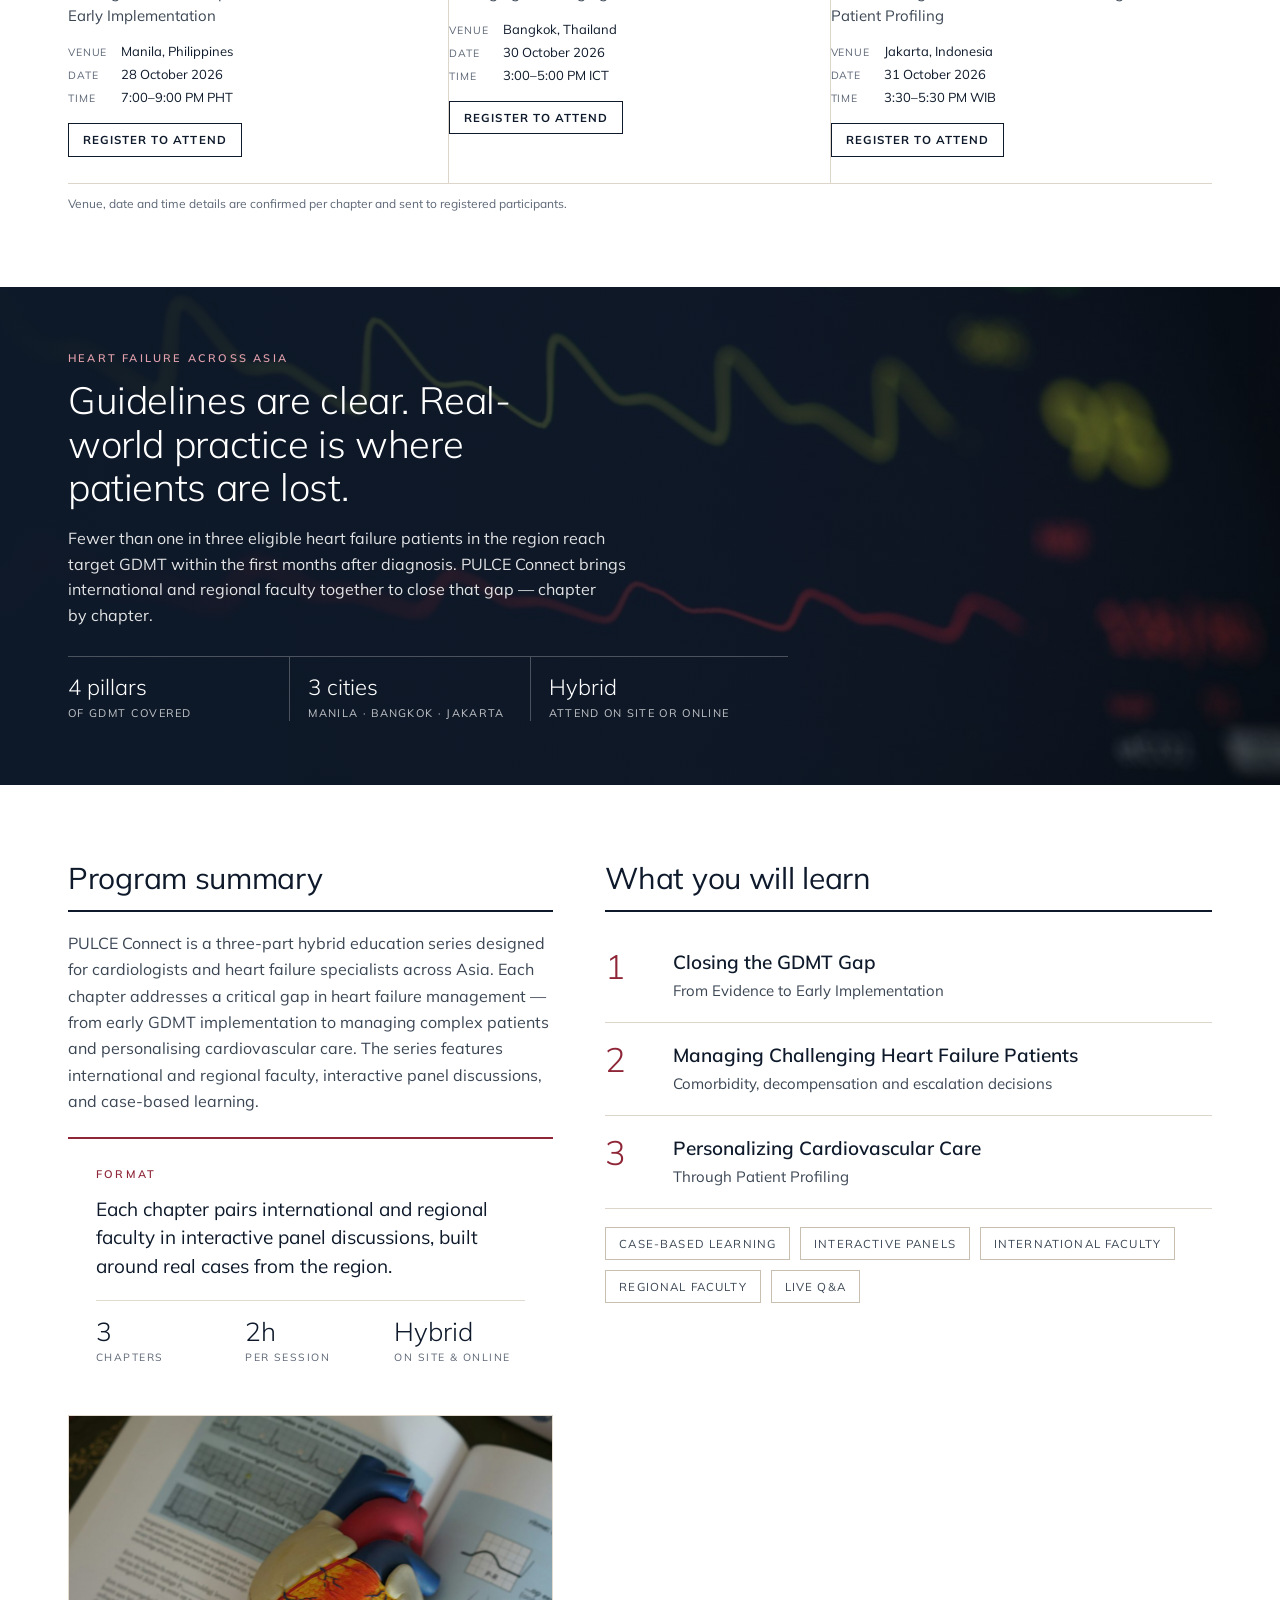
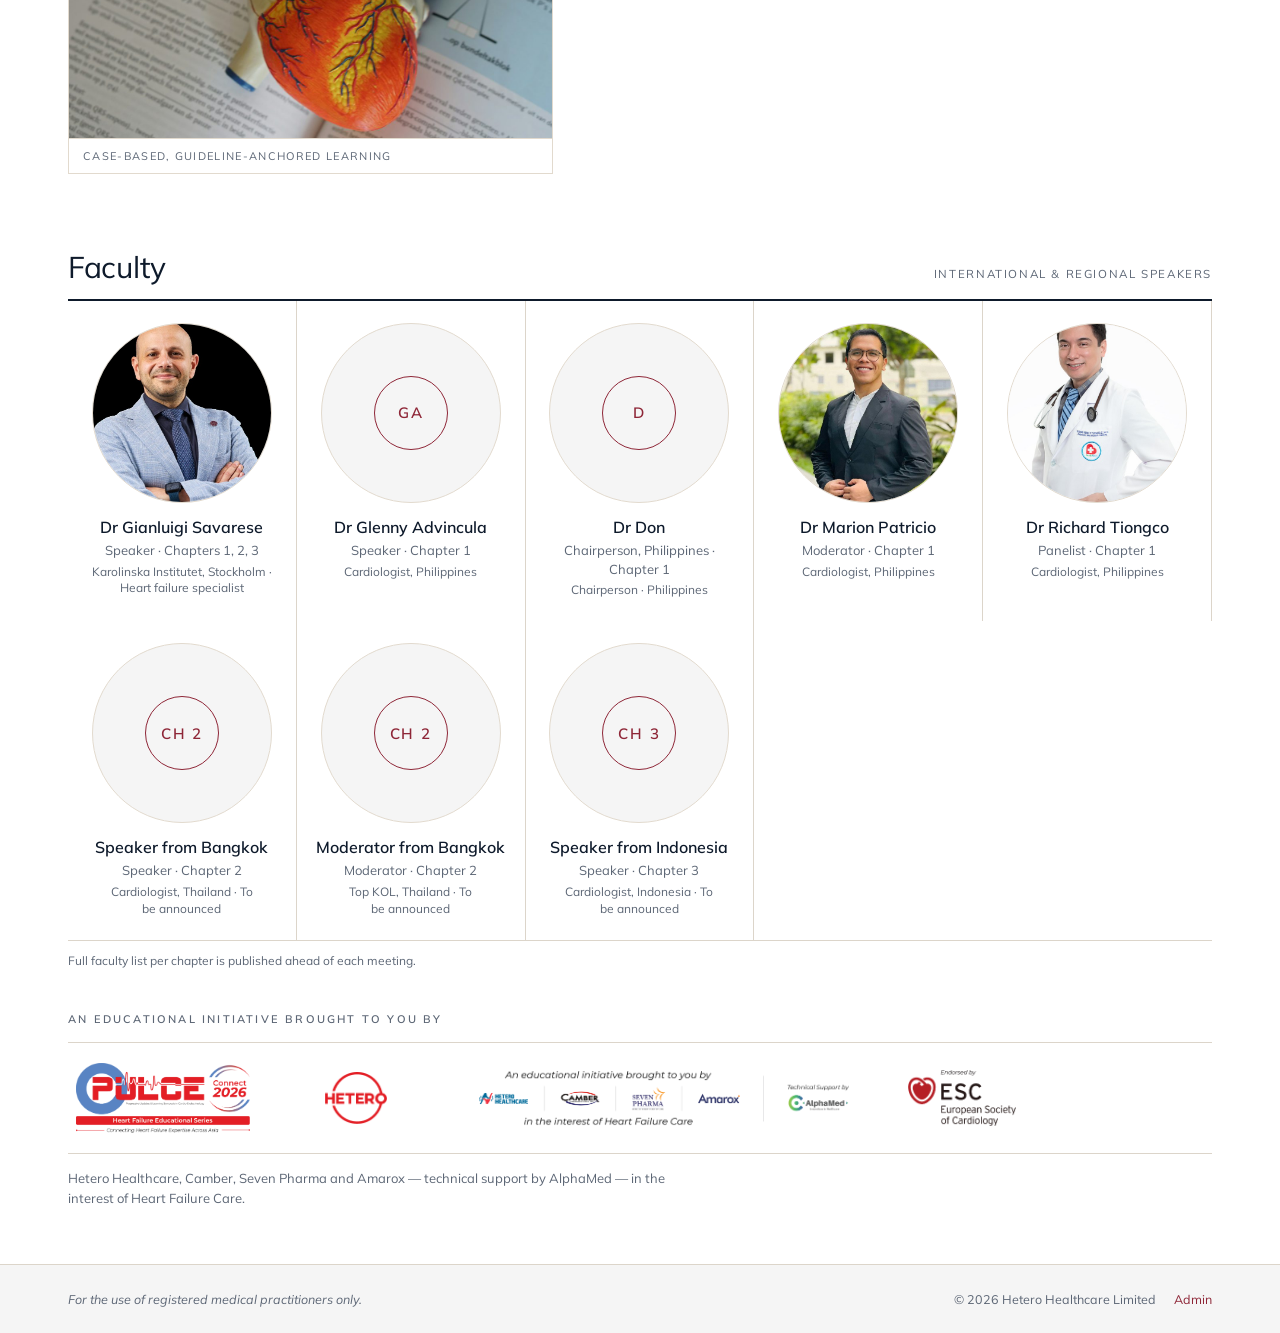
==== commit 7bc4b902: "Remove text wordmark from header Co-Authored-By: Claude Opus 5 <noreply@anthropic.com>" ====
--- a/index.html
+++ b/index.html
@@ -18,8 +18,6 @@
     <div class="hdr-in">
       <a class="hdr-brand" href="./" aria-label="PULCE Connect home">
         <img class="hdr-hetero" src="assets/hetero.png" alt="Hetero">
-        <span class="vrule"></span>
-        <span class="wordmark"><b>PULCE CONNECT</b><span>Cardiovascular &amp; heart failure education series</span></span>
       </a>
       <div class="hdr-right">
         <img class="hdr-esc" src="assets/esc-endorsed.png" alt="Endorsed by ESC — European Society of Cardiology">
--- a/style.css
+++ b/style.css
@@ -460,7 +460,7 @@
 }
 @media (max-width:760px){
   :root{--pad:18px}
-  .hdr-in{padding:10px var(--pad)}.hdr-nav{gap:14px}.hdr-nav a:not(.cta){display:none}.hdr-esc{display:none}.hdr-hetero{height:44px}.wordmark b{font-size:16px}.wordmark span{display:none}.vrule{height:30px}
+  .hdr-in{padding:10px var(--pad)}.hdr-nav{gap:14px}.hdr-nav a:not(.cta){display:none}.hdr-esc{display:none}.hdr-hetero{height:44px}
   .wrap{padding:32px var(--pad) 60px}.section{padding-top:56px}.pulse-band{margin-top:56px}.pulse-stats{flex-direction:column}.pulse-stats div{border-right:0;border-bottom:1px solid rgba(255,255,255,.25);padding:12px 0;margin:0}.thanks-grid{grid-template-columns:1fr}.photo.tall img{aspect-ratio:3/2}
   .facts{flex-direction:column}.fact{border-right:0;border-bottom:1px solid var(--rule);padding:14px 0}.fact:last-child{border-bottom:0}
   .chapters-grid{grid-template-columns:1fr}.ch-art{border-right:0;border-bottom:1px solid var(--rule);padding:0 0 22px;margin-bottom:22px}
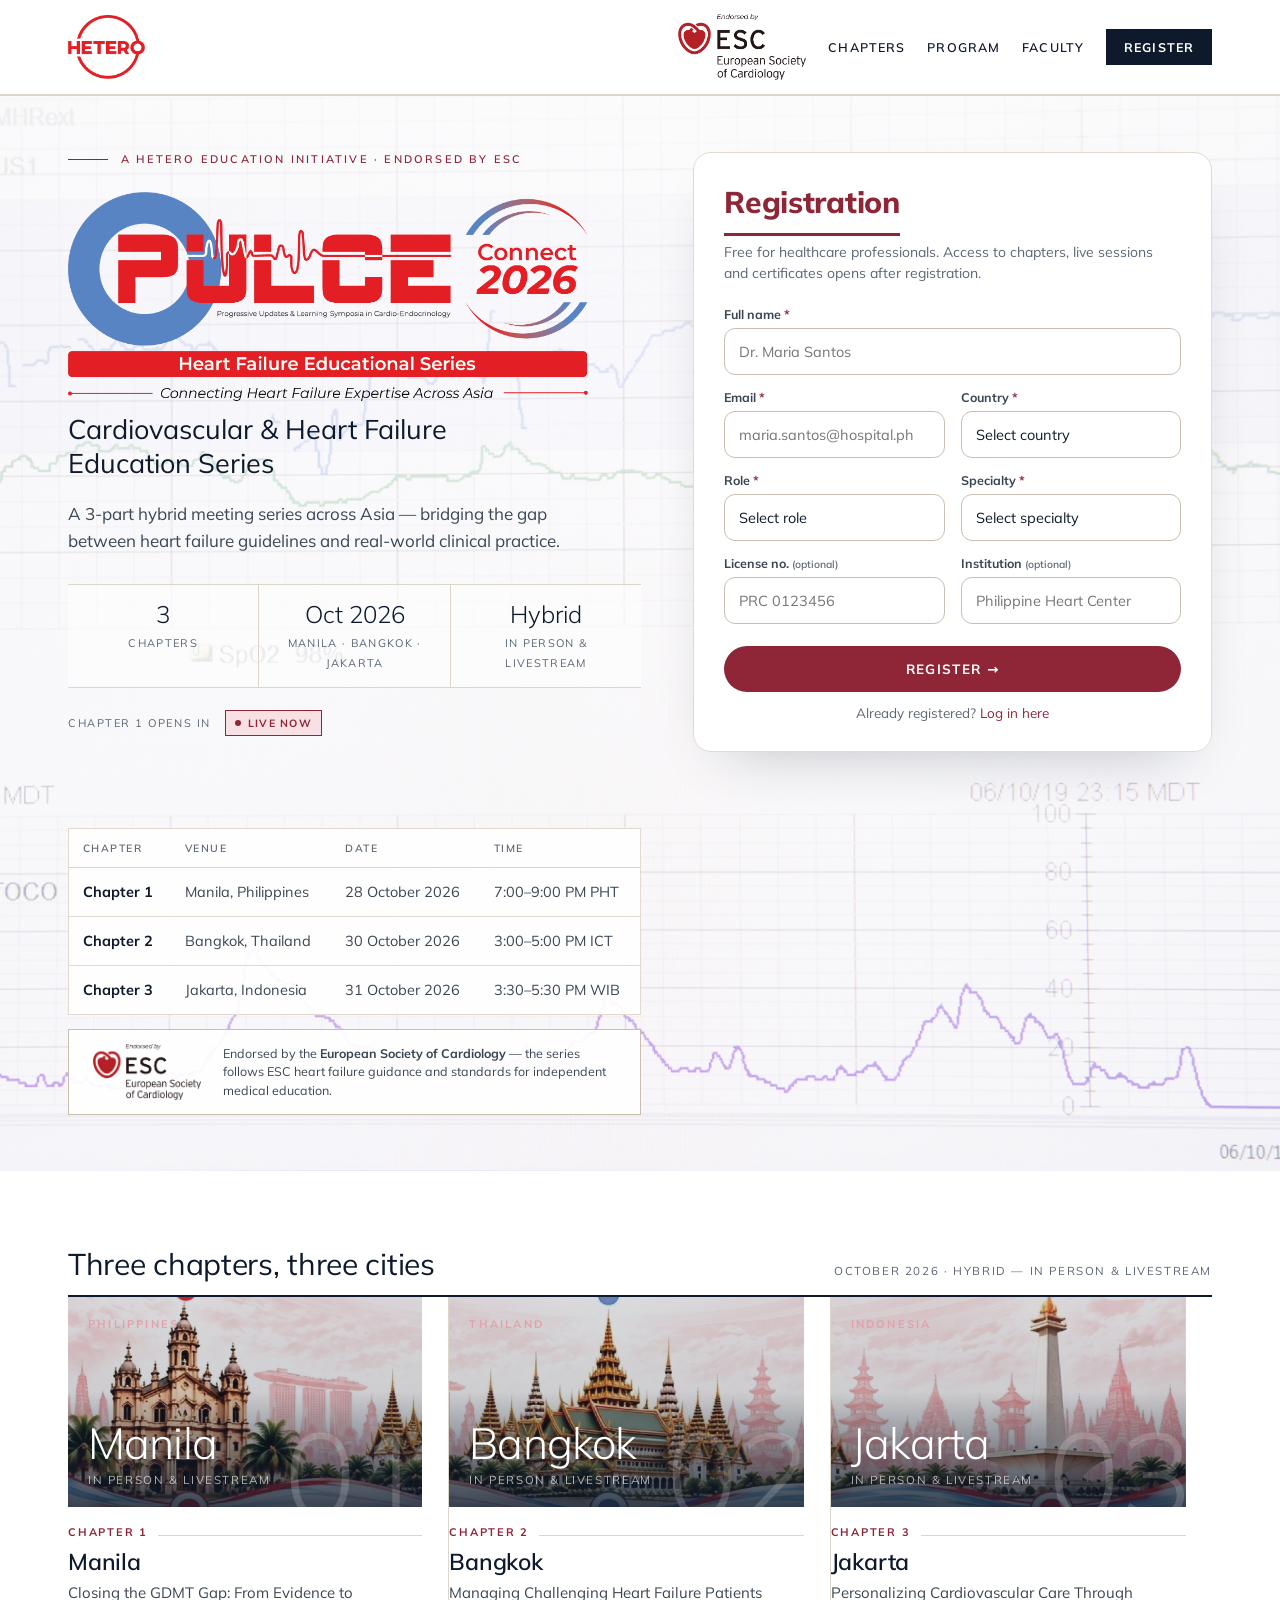
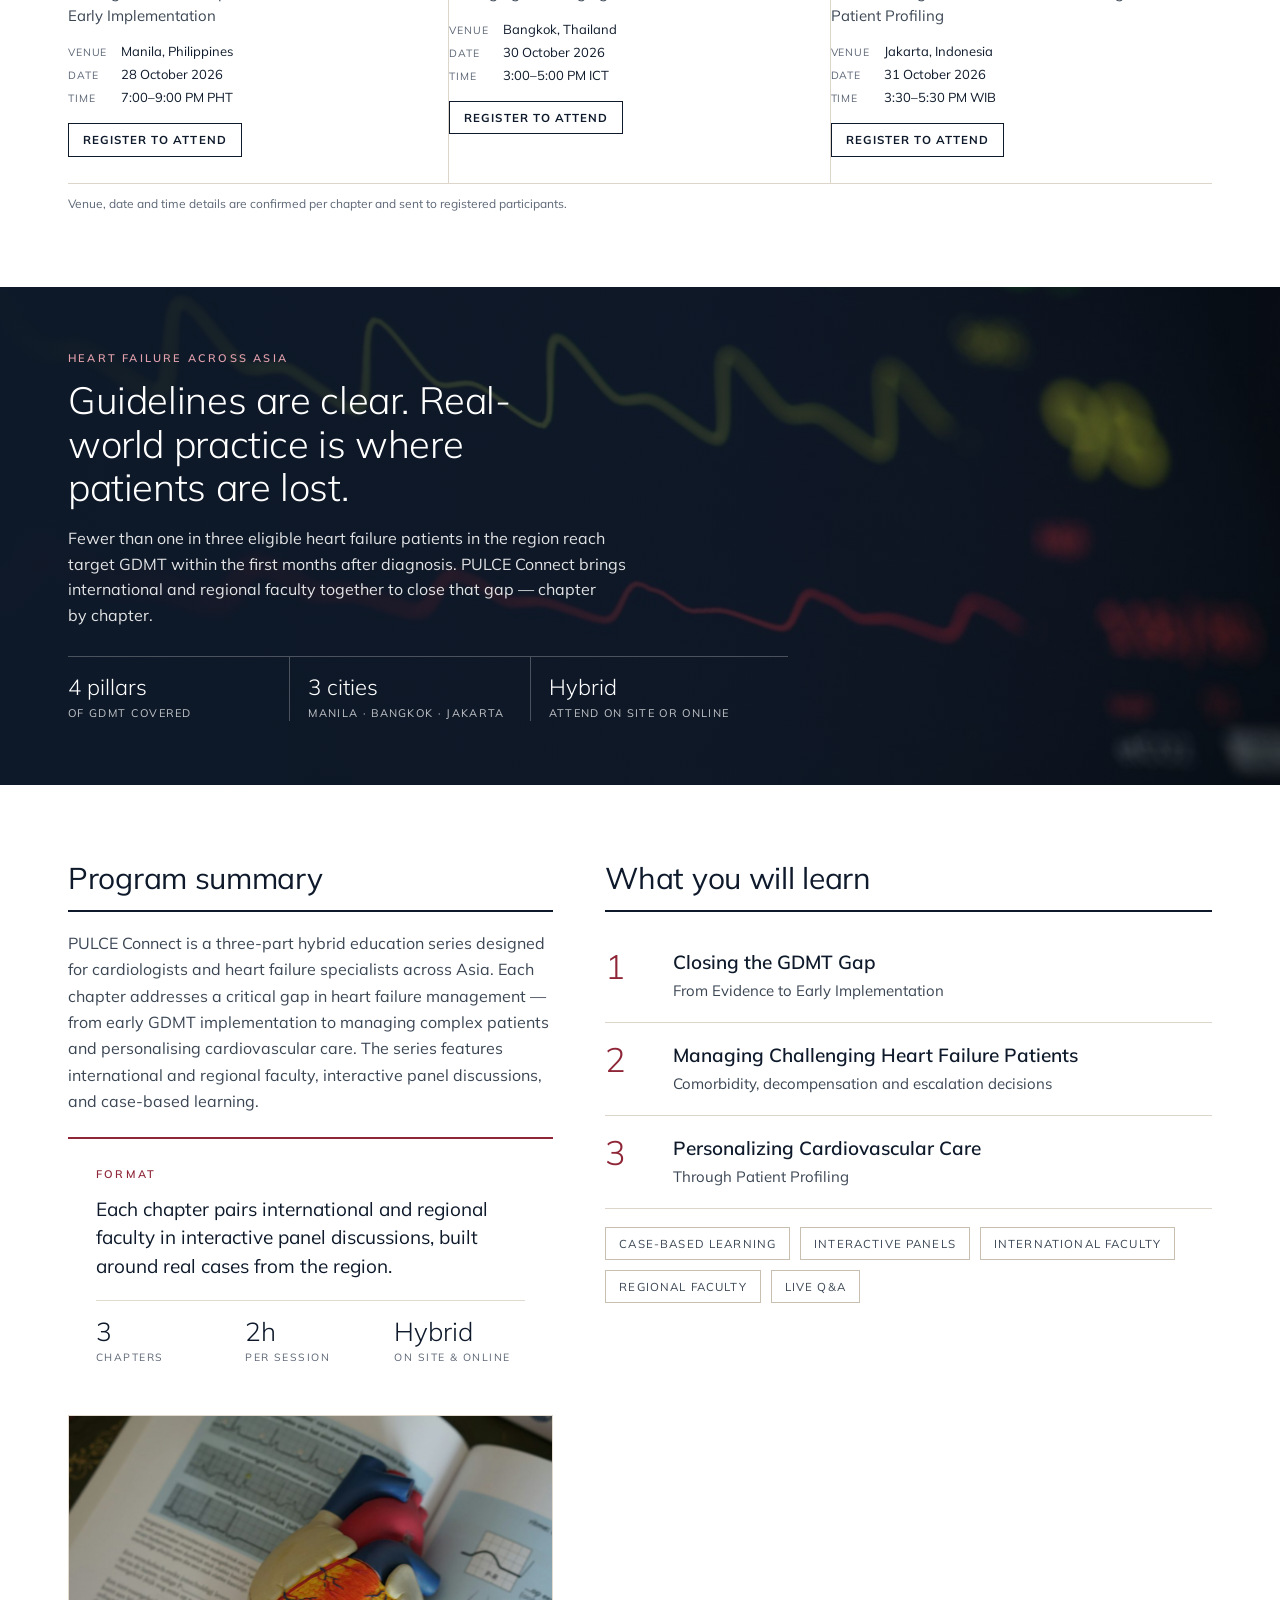
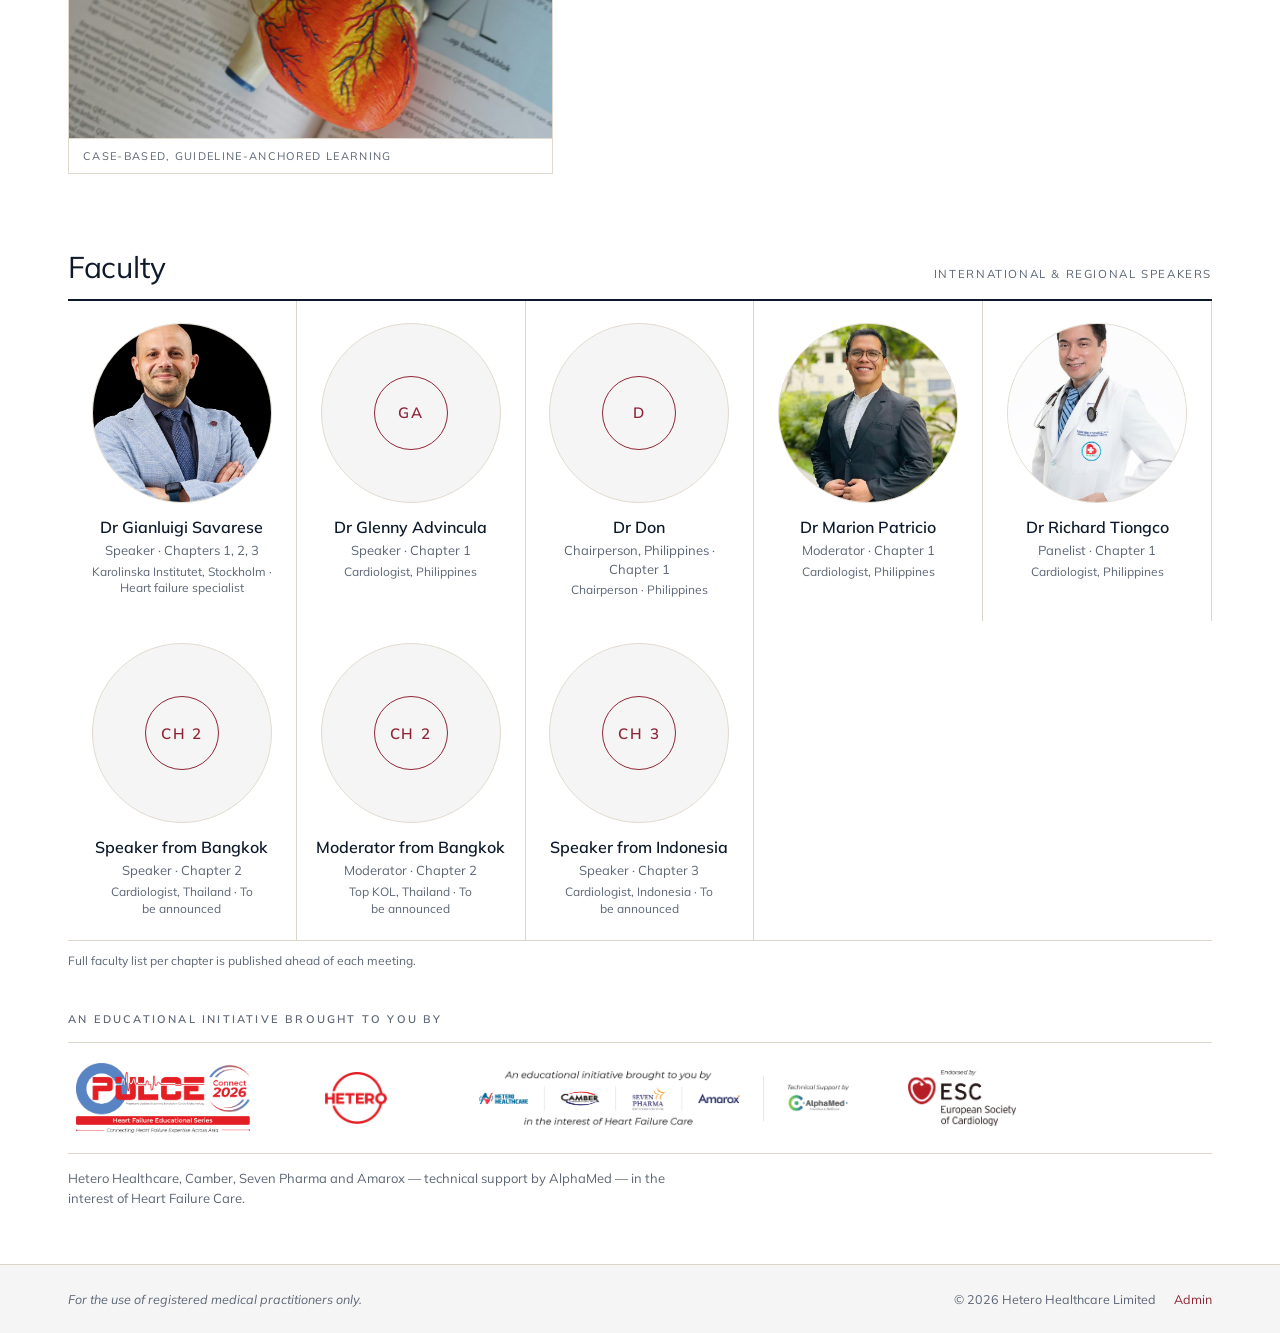
==== commit c94d14ae: "ECG hero background, PULCE watermark on inner pages, Registration heading Co-Authored-By: Claude Opu" ====
--- a/index.html
+++ b/index.html
@@ -49,7 +49,7 @@
         </div>
         <aside class="hero-form">
           <div class="reg-card" id="reg-card">
-            <div class="reg-head"><div class="eyebrow">Registration</div><h2>Create your account</h2><p>Free for healthcare professionals. Access to chapters, live sessions and certificates opens after registration.</p></div>
+            <div class="reg-head"><h2 class="reg-title">Registration</h2><p>Free for healthcare professionals. Access to chapters, live sessions and certificates opens after registration.</p></div>
             <form class="reg" id="reg-form" autocomplete="on">
               <label class="field span2"><span>Full name <em>*</em></span><input class="input" name="name" placeholder="Dr. Maria Santos" autocomplete="name" required></label>
               <label class="field"><span>Email <em>*</em></span><input class="input" name="email" type="email" placeholder="maria.santos@hospital.ph" autocomplete="email" required></label>
--- a/style.css
+++ b/style.css
@@ -21,6 +21,9 @@
 @keyframes pulse{0%,100%{opacity:1}50%{opacity:.4}}
 .page{min-height:100vh;display:flex;flex-direction:column}
 main{flex:1}
+/* PULCE Connect watermark on inner (gated) pages */
+body:not([data-view="landing"])::before{content:"";position:fixed;z-index:-1;left:50%;top:52%;width:min(78vw,1100px);aspect-ratio:1858/749;transform:translate(-50%,-50%);background:url(assets/pulce-logo.png) center/contain no-repeat;opacity:.07;pointer-events:none}
+body[data-print]::before{display:none}
 .wrap{max-width:var(--max);margin:0 auto;padding:44px var(--pad) 80px}
 .view{animation:fadeUp .35s ease both}
 
@@ -120,8 +123,8 @@
 
 /* ---------- Landing ---------- */
 .landing{padding-bottom:0}
-.hero-bg{position:relative;background:#fff url(assets/skyline.jpg) center 62%/cover no-repeat}
-.hero-bg::before{content:"";position:absolute;inset:0;background:linear-gradient(180deg,rgba(255,255,255,.96) 0%,rgba(255,255,255,.86) 45%,rgba(255,255,255,.55) 100%)}
+.hero-bg{position:relative;background:#fff url(assets/cardio/ecg-paper.jpg) center 40%/cover no-repeat}
+.hero-bg::before{content:"";position:absolute;inset:0;background:linear-gradient(180deg,rgba(255,255,255,.94) 0%,rgba(255,255,255,.80) 45%,rgba(255,255,255,.62) 100%)}
 .hero{position:relative;max-width:var(--max);margin:0 auto;padding:56px var(--pad) 56px;display:grid;grid-template-columns:minmax(0,1.05fr) minmax(0,.95fr);gap:52px;align-items:start}
 .hero-logo{margin:0 0 6px}
 .hero-logo img{width:min(100%,520px);height:auto}
@@ -137,6 +140,7 @@
 .reg-card{background:rgba(255,255,255,.97);border:1px solid var(--rule-2);border-radius:18px;padding:30px;box-shadow:0 26px 60px -34px rgba(14,26,43,.3)}
 .reg-head .eyebrow{font-size:11px;font-weight:700;letter-spacing:.14em;text-transform:uppercase;color:var(--burg)}
 .reg-head h2{margin-top:8px;font-size:26px;font-weight:700;letter-spacing:-.02em;color:var(--ink)}
+.reg-head h2.reg-title{margin-top:0;font-size:30px;font-weight:800;letter-spacing:-.01em;color:var(--burg);padding-bottom:12px;border-bottom:3px solid var(--burg);display:inline-block}
 .reg-head p{margin-top:6px;font-size:14px;line-height:1.5;color:var(--muted)}
 .reg{display:grid;grid-template-columns:1fr 1fr;gap:14px 16px;margin-top:22px}
 .reg .field{gap:6px;font-size:12.5px;font-weight:700;letter-spacing:0;text-transform:none;color:var(--ink-2)}
@@ -314,7 +318,7 @@
 .row .thumb{position:relative;width:110px;height:82px;overflow:hidden;background:var(--navy)}
 .row .thumb img{width:100%;height:100%;object-fit:cover;object-position:50% 60%}
 .row .thumb .num{position:absolute;left:8px;bottom:6px;color:var(--paper);font-size:22px;text-shadow:0 1px 6px rgba(0,0,0,.5)}
-.row.locked{opacity:.55}
+.row.locked{background:#fff}.row.locked>*{opacity:.55}
 .row .num{font-size:30px}
 .row b{display:block;font-size:17px;font-weight:600;margin-bottom:3px}
 .row .meta{font-size:12.5px;color:var(--muted)}
@@ -336,7 +340,7 @@
 .ov-row .thumb{position:relative;width:220px;height:150px;overflow:hidden;background:var(--navy)}
 .ov-row .thumb img{width:100%;height:100%;object-fit:cover;object-position:50% 60%}
 .ov-row .thumb .num{position:absolute;left:12px;bottom:8px;color:var(--paper);font-size:44px;text-shadow:0 1px 8px rgba(0,0,0,.5)}
-.ov-row.locked{opacity:.55}
+.ov-row.locked{background:#fff}.ov-row.locked>*{opacity:.55}
 .ov-row .num{font-size:64px}
 .ov-row h3{font-size:22px;font-weight:600;letter-spacing:-.01em;margin:6px 0 8px}
 .ov-row .meta{font-size:13px;color:var(--muted)}
@@ -435,7 +439,7 @@
 .ftr-in .right{display:flex;gap:18px;align-items:center}
 
 /* ---------- Print (certificate PDF) ---------- */
-@media print{
+@media print{body::before{display:none!important}
   body{background:#fff}
   body[data-print] .page>*:not(main),body[data-print] main>section{display:none!important}
   body[data-print] main>section[data-view="certificates"]{display:block!important;padding:0}
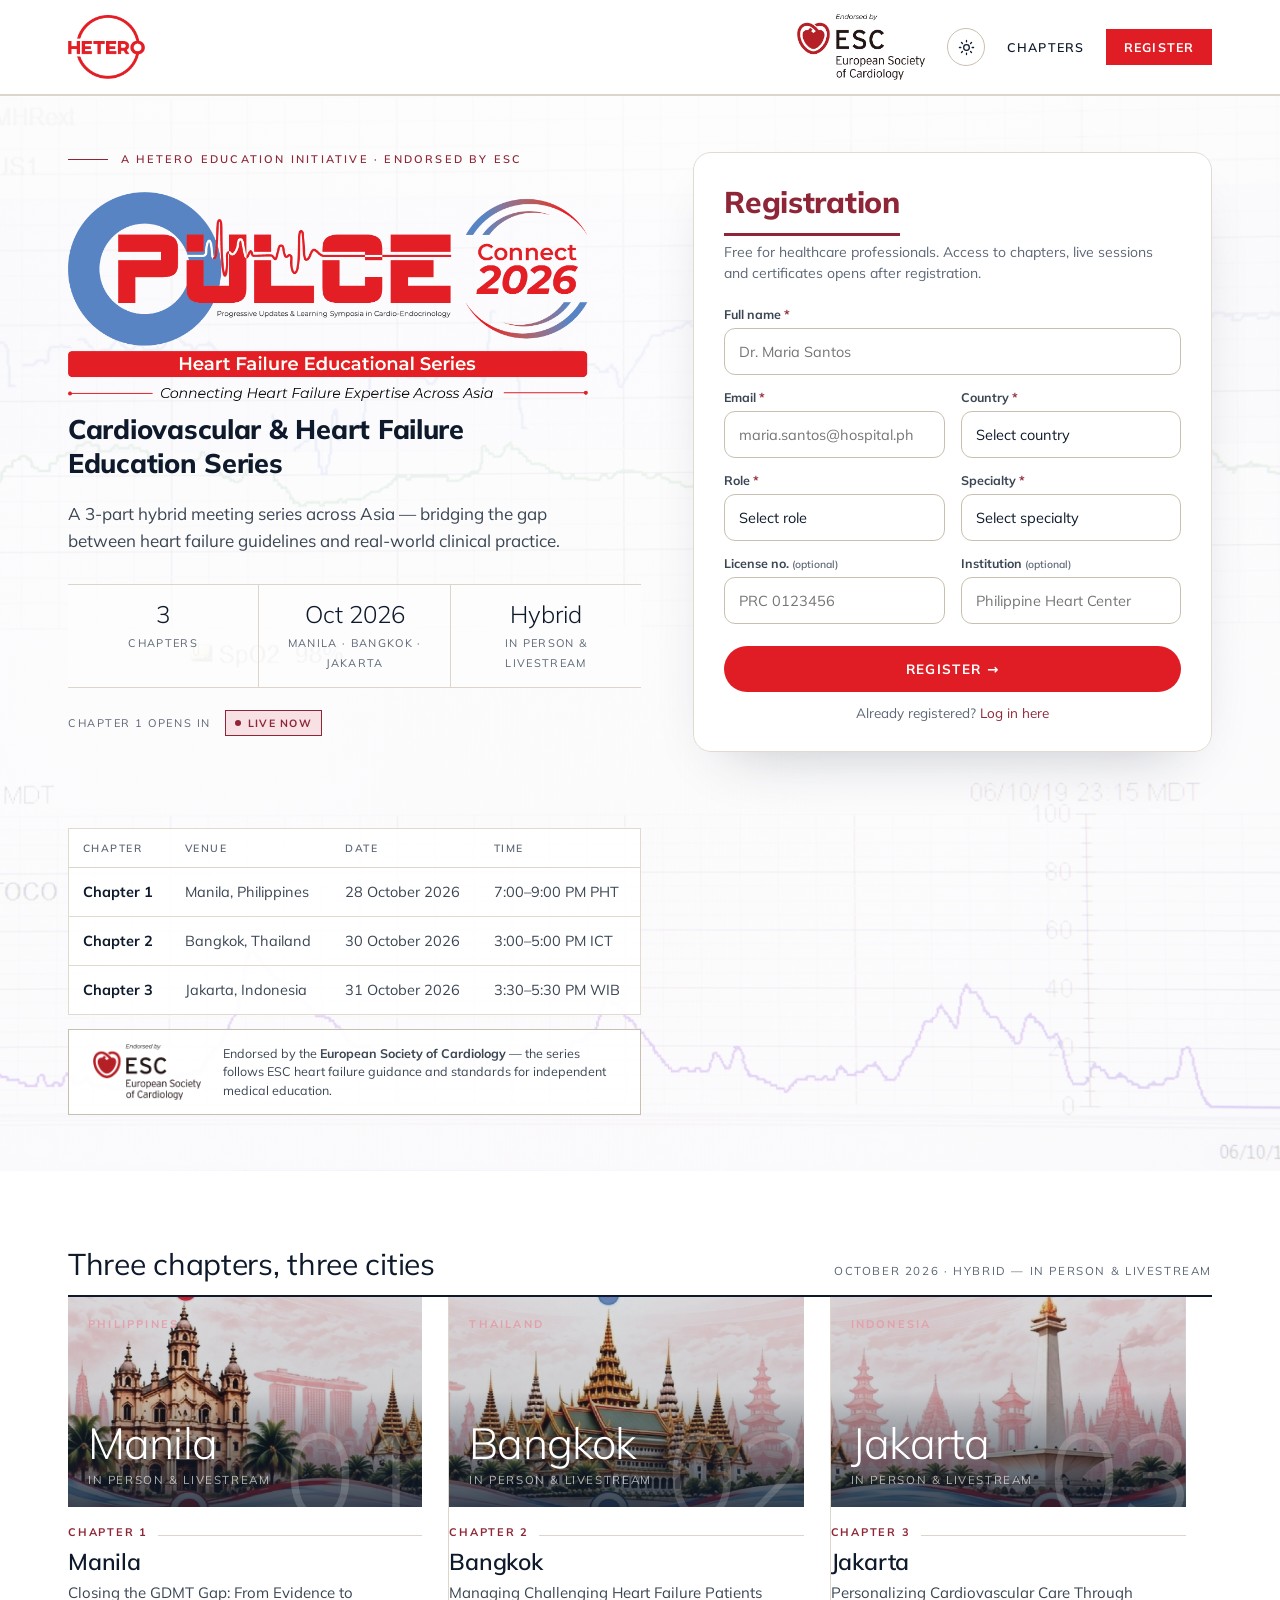
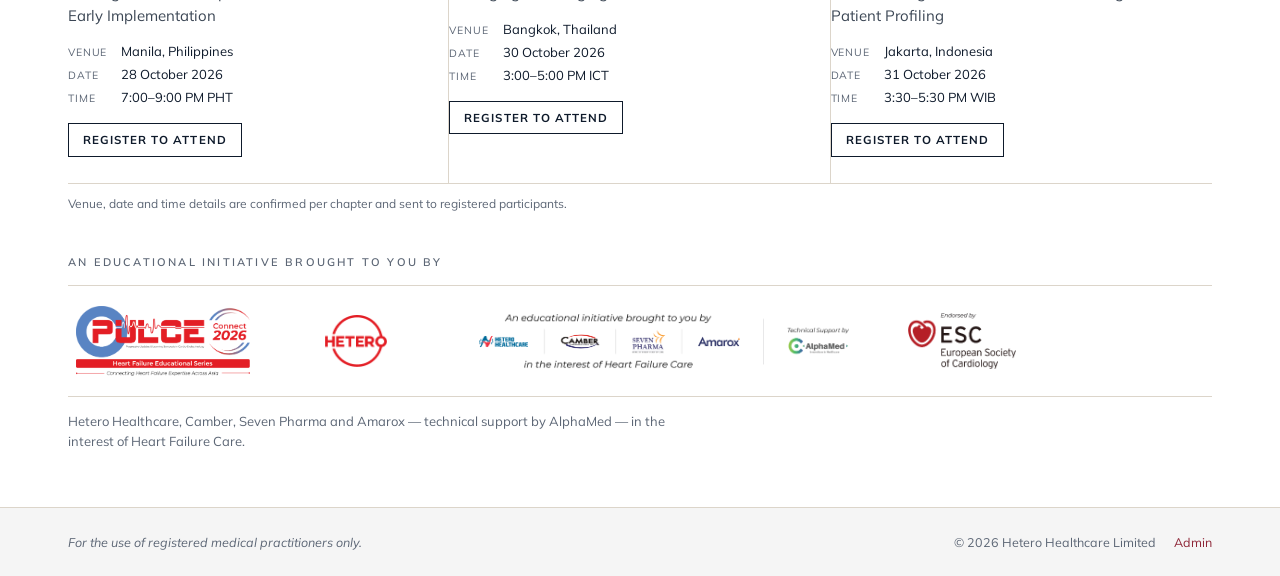
==== commit c5ce02ee: "Dark theme with toggle, PULCE-red register button, move programme content behind registration Co-Aut" ====
--- a/index.html
+++ b/index.html
@@ -21,6 +21,7 @@
       </a>
       <div class="hdr-right">
         <img class="hdr-esc" src="assets/esc-endorsed.png" alt="Endorsed by ESC — European Society of Cardiology">
+        <button class="theme-toggle" id="theme-toggle" type="button" aria-label="Switch between light and dark theme" title="Light / dark"><svg class="sun" viewBox="0 0 24 24"><circle cx="12" cy="12" r="4"/><path d="M12 2v2M12 20v2M4.9 4.9l1.4 1.4M17.7 17.7l1.4 1.4M2 12h2M20 12h2M4.9 19.1l1.4-1.4M17.7 6.3l1.4-1.4"/></svg><svg class="moon" viewBox="0 0 24 24"><path d="M21 12.8A9 9 0 1 1 11.2 3a7 7 0 0 0 9.8 9.8z"/></svg></button>
         <div id="hdr-auth"></div>
       </div>
     </div>
@@ -58,7 +59,7 @@
               <label class="field"><span>Specialty <em>*</em></span><select class="input" id="reg-specialty" name="specialty" required></select></label>
               <label class="field"><span>License no. <small>(optional)</small></span><input class="input" name="license" placeholder="PRC 0123456"></label>
               <label class="field"><span>Institution <small>(optional)</small></span><input class="input" name="institution" placeholder="Philippine Heart Center" autocomplete="organization"></label>
-              <div class="reg-actions span2"><button type="submit" class="btn btn-burg wide">Register →</button><div class="hint">Already registered? <button type="button" class="link" data-show-login>Log in here</button></div></div>
+              <div class="reg-actions span2"><button type="submit" class="btn btn-red wide">Register →</button><div class="hint">Already registered? <button type="button" class="link" data-show-login>Log in here</button></div></div>
             </form>
           </div>
           <div class="reg-card" id="login-card" hidden>
@@ -76,45 +77,6 @@
         <div class="rule-head"><h2 class="h2">Three chapters, three cities</h2><div class="meta">October 2026 · Hybrid — in person &amp; livestream</div></div>
         <div class="chapters-grid" id="land-chapters"></div>
         <div class="note">Venue, date and time details are confirmed per chapter and sent to registered participants.</div>
-      </section>
-
-      <section class="pulse-band">
-        <div class="pulse-in">
-          <div class="kicker">Heart failure across Asia</div>
-          <h2>Guidelines are clear. Real-world practice is where patients are lost.</h2>
-          <p>Fewer than one in three eligible heart failure patients in the region reach target GDMT within the first months after diagnosis. PULCE Connect brings international and regional faculty together to close that gap — chapter by chapter.</p>
-          <div class="pulse-stats"><div><b>4 pillars</b><span>of GDMT covered</span></div><div><b>3 cities</b><span>Manila · Bangkok · Jakarta</span></div><div><b>Hybrid</b><span>attend on site or online</span></div></div>
-        </div>
-      </section>
-
-      <section class="section" id="program">
-        <div class="two">
-          <div>
-            <h2 class="h2">Program summary</h2>
-            <p class="body">PULCE Connect is a three-part hybrid education series designed for cardiologists and heart failure specialists across Asia. Each chapter addresses a critical gap in heart failure management — from early GDMT implementation to managing complex patients and personalising cardiovascular care. The series features international and regional faculty, interactive panel discussions, and case-based learning.</p>
-            <div class="format">
-              <div class="kicker">Format</div>
-              <p>Each chapter pairs international and regional faculty in interactive panel discussions, built around real cases from the region.</p>
-              <div class="format-facts"><div><b>3</b><span>Chapters</span></div><div><b>2h</b><span>Per session</span></div><div><b>Hybrid</b><span>On site &amp; online</span></div></div>
-            </div>
-            <figure class="photo"><img src="assets/cardio/heart-illustration.jpg" alt="Anatomical heart model on an ECG textbook"><figcaption>Case-based, guideline-anchored learning</figcaption></figure>
-          </div>
-          <div>
-            <h2 class="h2">What you will learn</h2>
-            <div class="learn">
-              <div class="learn-row"><div class="num">1</div><div><b>Closing the GDMT Gap</b><span>From Evidence to Early Implementation</span></div></div>
-              <div class="learn-row"><div class="num">2</div><div><b>Managing Challenging Heart Failure Patients</b><span>Comorbidity, decompensation and escalation decisions</span></div></div>
-              <div class="learn-row"><div class="num">3</div><div><b>Personalizing Cardiovascular Care</b><span>Through Patient Profiling</span></div></div>
-            </div>
-            <div class="chips"><span class="chip">Case-based learning</span><span class="chip">Interactive panels</span><span class="chip">International faculty</span><span class="chip">Regional faculty</span><span class="chip">Live Q&amp;A</span></div>
-          </div>
-        </div>
-      </section>
-
-      <section class="section" id="faculty">
-        <div class="rule-head"><h2 class="h2">Faculty</h2><div class="meta">International &amp; regional speakers</div></div>
-        <div class="fac-grid" id="land-faculty"></div>
-        <div class="note" style="border-top:1px solid var(--rule)">Full faculty list per chapter is published ahead of each meeting.</div>
       </section>
 
       <section class="trust">
@@ -160,9 +122,42 @@
     <!-- ============================================== PROGRAM OVERVIEW -->
     <section class="view wrap" data-view="overview" hidden>
       <div class="rule-head"><h2 class="h1">Program overview — 3 chapters</h2><div class="meta">Manila · Bangkok · Jakarta</div></div>
+      <div class="ov-block">
+        <div class="two">
+          <div>
+            <h2 class="h2">Program summary</h2>
+            <p class="body">PULCE Connect is a three-part hybrid education series designed for cardiologists and heart failure specialists across Asia. Each chapter addresses a critical gap in heart failure management — from early GDMT implementation to managing complex patients and personalising cardiovascular care. The series features international and regional faculty, interactive panel discussions, and case-based learning.</p>
+            <div class="format">
+              <div class="kicker">Format</div>
+              <p>Each chapter pairs international and regional faculty in interactive panel discussions, built around real cases from the region.</p>
+              <div class="format-facts"><div><b>3</b><span>Chapters</span></div><div><b>2h</b><span>Per session</span></div><div><b>Hybrid</b><span>On site &amp; online</span></div></div>
+            </div>
+            <figure class="photo"><img src="assets/cardio/heart-illustration.jpg" alt="Anatomical heart model on an ECG textbook"><figcaption>Case-based, guideline-anchored learning</figcaption></figure>
+          </div>
+          <div>
+            <h2 class="h2">What you will learn</h2>
+            <div class="learn">
+              <div class="learn-row"><div class="num">1</div><div><b>Closing the GDMT Gap</b><span>From Evidence to Early Implementation</span></div></div>
+              <div class="learn-row"><div class="num">2</div><div><b>Managing Challenging Heart Failure Patients</b><span>Comorbidity, decompensation and escalation decisions</span></div></div>
+              <div class="learn-row"><div class="num">3</div><div><b>Personalizing Cardiovascular Care</b><span>Through Patient Profiling</span></div></div>
+            </div>
+            <div class="chips"><span class="chip">Case-based learning</span><span class="chip">Interactive panels</span><span class="chip">International faculty</span><span class="chip">Regional faculty</span><span class="chip">Live Q&amp;A</span></div>
+          </div>
+        </div>
+      </div>
+      <section class="pulse-band in-wrap">
+        <div class="pulse-in">
+          <div class="kicker">Heart failure across Asia</div>
+          <h2>Guidelines are clear. Real-world practice is where patients are lost.</h2>
+          <p>Fewer than one in three eligible heart failure patients in the region reach target GDMT within the first months after diagnosis. PULCE Connect brings international and regional faculty together to close that gap — chapter by chapter.</p>
+          <div class="pulse-stats"><div><b>4 pillars</b><span>of GDMT covered</span></div><div><b>3 cities</b><span>Manila · Bangkok · Jakarta</span></div><div><b>Hybrid</b><span>attend on site or online</span></div></div>
+        </div>
+      </section>
+      <div class="rule-head section-head"><h2 class="h2">Three chapters, three cities</h2><div class="meta">October 2026 · Hybrid — in person &amp; livestream</div></div>
       <div class="ov-list" id="ov-chapters"></div>
       <div class="rule-head section-head"><h2 class="h2">Faculty</h2><div class="meta">International &amp; regional speakers</div></div>
       <div class="fac-grid" id="ov-faculty"></div>
+      <div class="note" style="border-top:1px solid var(--rule)">Full faculty list per chapter is published ahead of each meeting.</div>
     </section>
 
     <!-- ============================================== CHAPTER DETAIL -->
@@ -282,6 +277,7 @@
   </footer>
   <div class="toast" id="toast" hidden></div>
 </div>
+<script>(function(){try{var q=new URLSearchParams(location.search).get("theme");if(q==="dark"||q==="light"){localStorage.setItem("pulce.theme",q)}var t=localStorage.getItem("pulce.theme");if(t==="dark")document.documentElement.dataset.theme="dark"}catch(e){}})();</script>
 <script src="app.js"></script>
 </body>
 </html>
--- a/style.css
+++ b/style.css
@@ -2,7 +2,7 @@
    paper #F6F3EE · navy #0E1A2B · burgundy #8E2637 · rules #DCD5CA */
 :root{
   --paper:#FFFFFF; --paper-2:#F5F5F5; --white:#FFFFFF;
-  --navy:#0E1A2B; --burg:#8E2637; --rose:#E2A0AC;
+  --navy:#0E1A2B; --burg:#8E2637; --rose:#E2A0AC; --red:#E01C24; --red-dark:#C4161C;
   --ink:#0E1A2B; --ink-2:#3B4654; --muted:#5C6675;
   --rule:#DCD5CA; --rule-2:#E2DACE; --rule-3:#C9BFB0;
   --green:#1F6B45; --green-bg:#E4F0E9; --amber:#8A5A00; --amber-bg:#F7EBD2; --live-bg:#F7E1E5;
@@ -54,6 +54,7 @@
 .btn-navy{background:var(--navy);color:var(--paper)}.btn-navy:hover:not(:disabled){background:var(--burg);color:var(--paper)}
 .btn-line{background:transparent;color:var(--navy);border:1px solid var(--navy)}.btn-line:hover:not(:disabled){background:var(--navy);color:var(--paper)}
 .btn-soft{background:transparent;color:var(--navy);border:1px solid var(--rule-3)}.btn-soft:hover:not(:disabled){border-color:var(--navy)}
+.btn-red{background:var(--red);color:#fff}.btn-red:hover:not(:disabled){background:var(--red-dark);color:#fff}
 .btn-live{background:var(--burg);color:var(--paper);animation:pulse 1.6s infinite}
 .btn.sm{padding:10px 14px;font-size:11.5px;letter-spacing:.09em}
 .btn.md{padding:12px 20px;font-size:12px}
@@ -79,9 +80,14 @@
 .hdr-nav{display:flex;align-items:center;gap:22px}
 .hdr-nav a{font-size:12.5px;font-weight:600;letter-spacing:.09em;text-transform:uppercase;color:var(--ink)}
 .hdr-nav a:hover{text-decoration:none;color:var(--burg)}
-.hdr-nav a.cta{font-weight:700;color:var(--paper);background:var(--navy);padding:10px 18px}
-.hdr-nav a.cta:hover{background:var(--burg);color:var(--paper)}
+.hdr-nav a.cta{font-weight:700;color:#fff;background:var(--red);padding:10px 18px}
+.hdr-nav a.cta:hover{background:var(--red-dark);color:#fff}
 .hdr-user{font-size:11px;font-weight:600;letter-spacing:.14em;text-transform:uppercase;color:var(--muted)}
+.theme-toggle{display:inline-flex;align-items:center;justify-content:center;width:38px;height:38px;border:1px solid var(--rule-3);border-radius:50%;background:transparent;color:var(--ink);cursor:pointer;transition:border-color .2s,transform .2s}
+.theme-toggle:hover{border-color:var(--navy);transform:rotate(15deg)}
+.theme-toggle svg{width:17px;height:17px;fill:none;stroke:currentColor;stroke-width:1.8;stroke-linecap:round;stroke-linejoin:round}
+.theme-toggle .moon{display:none}
+html[data-theme="dark"] .theme-toggle .moon{display:block}html[data-theme="dark"] .theme-toggle .sun{display:none}
 .signout{background:none;border:1px solid var(--rule-3);padding:9px 16px;font-size:11.5px;font-weight:700;letter-spacing:.1em;text-transform:uppercase;cursor:pointer;color:var(--ink)}
 .signout:hover{border-color:var(--navy)}
 .tabs{border-bottom:1px solid var(--rule);background:var(--paper)}
@@ -124,11 +130,11 @@
 /* ---------- Landing ---------- */
 .landing{padding-bottom:0}
 .hero-bg{position:relative;background:#fff url(assets/cardio/ecg-paper.jpg) center 40%/cover no-repeat}
-.hero-bg::before{content:"";position:absolute;inset:0;background:linear-gradient(180deg,rgba(255,255,255,.94) 0%,rgba(255,255,255,.80) 45%,rgba(255,255,255,.62) 100%)}
+.hero-bg::before{content:"";position:absolute;inset:0;background:linear-gradient(180deg,rgba(255,255,255,.97) 0%,rgba(255,255,255,.90) 45%,rgba(255,255,255,.82) 100%)}
 .hero{position:relative;max-width:var(--max);margin:0 auto;padding:56px var(--pad) 56px;display:grid;grid-template-columns:minmax(0,1.05fr) minmax(0,.95fr);gap:52px;align-items:start}
 .hero-logo{margin:0 0 6px}
 .hero-logo img{width:min(100%,520px);height:auto}
-.hero .sub{font-size:clamp(20px,2.2vw,27px);font-weight:400;margin:10px 0 20px}
+.hero .sub{font-size:clamp(20px,2.2vw,27px);font-weight:800;letter-spacing:-.01em;color:var(--navy);margin:10px 0 20px}
 .hero .lead{margin-bottom:30px;max-width:52ch}
 .hero .btn-row{margin-bottom:34px}
 .facts{display:flex;border-top:1px solid var(--rule);border-bottom:1px solid var(--rule);background:rgba(255,255,255,.6)}
@@ -278,7 +284,9 @@
 .fact b{font-variant-numeric:tabular-nums}
 
 /* ---------- Cardio imagery ---------- */
-.pulse-band{margin-top:76px;background:var(--navy) url(assets/cardio/ecg.jpg) center/cover no-repeat;color:#fff;position:relative}
+.pulse-band{margin-top:76px;}
+.ov-block{margin-top:36px}.pulse-band.in-wrap{margin-top:64px}
+.pulse-band{background:var(--navy) url(assets/cardio/ecg.jpg) center/cover no-repeat;color:#fff;position:relative}
 .pulse-band::before{content:"";position:absolute;inset:0;background:linear-gradient(90deg,rgba(14,26,43,.94) 0%,rgba(14,26,43,.82) 55%,rgba(14,26,43,.45) 100%)}
 .pulse-in{position:relative;max-width:var(--max);margin:0 auto;padding:64px var(--pad)}
 .pulse-in .kicker{color:var(--rose);margin-bottom:14px}
@@ -475,3 +483,55 @@
   .tl{grid-template-columns:1fr}.timeline{padding-left:18px}.tl::before{left:-15px}
   .post{padding:22px}.ch-hero{padding:24px}.ch-hero .big{font-size:120px}
 }
+
+/* ============================================================ DARK THEME */
+html[data-theme="dark"]{
+  --paper:#0B1220; --paper-2:#111B2D; --white:#152238;
+  --ink:#F2F4F8; --ink-2:#C7CFDB; --muted:#8E9AAD;
+  --rule:#243349; --rule-2:#1F2C40; --rule-3:#34475F;
+  --burg:#D4536A; --rose:#F0B3BD;
+  --green:#6FCF97; --green-bg:#12301F; --amber:#E4B04A; --amber-bg:#3A2A08; --live-bg:#3A1620;
+  color-scheme:dark;
+}
+html[data-theme="dark"] body{background:var(--paper)}
+html[data-theme="dark"] ::selection{background:var(--rose);color:#0E1A2B}
+html[data-theme="dark"] a:hover{color:var(--rose)}
+html[data-theme="dark"] .btn-burg,html[data-theme="dark"] .btn-live{background:#B53A50;color:#fff}
+html[data-theme="dark"] .btn-burg:hover:not(:disabled){background:var(--red);color:#fff}
+html[data-theme="dark"] .btn-navy{background:#F2F4F8;color:#0E1A2B}html[data-theme="dark"] .btn-navy:hover:not(:disabled){background:#B53A50;color:#fff}
+html[data-theme="dark"] .btn-line{color:var(--ink);border-color:rgba(242,244,248,.55)}html[data-theme="dark"] .btn-line:hover:not(:disabled){background:var(--ink);color:#0E1A2B}
+html[data-theme="dark"] .btn-soft{color:var(--ink)}html[data-theme="dark"] .btn-soft:hover:not(:disabled){border-color:var(--ink)}
+html[data-theme="dark"] .hdr{background:rgba(11,18,32,.92)}
+html[data-theme="dark"] .signout:hover,html[data-theme="dark"] .theme-toggle:hover{border-color:var(--ink)}
+html[data-theme="dark"] .mode-tabs button.active{background:var(--ink);color:#0E1A2B}
+html[data-theme="dark"] .toast{background:var(--ink);color:#0E1A2B}
+html[data-theme="dark"] .status.s-upcoming{color:#9DB4D6;border-color:#9DB4D6}
+html[data-theme="dark"] .card.navy{background:#18273F;border-color:#2A3D5C;color:#F2F4F8}
+html[data-theme="dark"] .card.navy .btn-line{color:#fff;border-color:rgba(255,255,255,.5)}html[data-theme="dark"] .card.navy .btn-line:hover{background:#fff;color:#0E1A2B}
+html[data-theme="dark"] .card.navy .bar{background:rgba(255,255,255,.15)}
+html[data-theme="dark"] .member-head{border-bottom-color:var(--rule-3)}
+html[data-theme="dark"] .hero-bg{background:#0B1220 url(assets/cardio/ecg.jpg) center/cover no-repeat}
+html[data-theme="dark"] .hero-bg::before{background:linear-gradient(180deg,rgba(11,18,32,.94) 0%,rgba(11,18,32,.86) 45%,rgba(11,18,32,.72) 100%)}
+html[data-theme="dark"] .hero .sub{color:var(--ink)}
+html[data-theme="dark"] .facts{background:rgba(11,18,32,.55)}
+html[data-theme="dark"] .hero .events,html[data-theme="dark"] .hero .esc-note{background:rgba(21,34,56,.94)}
+html[data-theme="dark"] .reg-card{background:rgba(21,34,56,.97);border-color:var(--rule-3);box-shadow:0 30px 70px -30px rgba(0,0,0,.7)}
+html[data-theme="dark"] .reg .input,html[data-theme="dark"] .input{background:#0F1A2C;color:var(--ink)}
+html[data-theme="dark"] .reg .input:focus,html[data-theme="dark"] .input:focus{border-color:var(--rose);box-shadow:0 0 0 3px rgba(240,179,189,.15)}
+html[data-theme="dark"] .reg-head h2.reg-title{color:var(--rose);border-bottom-color:var(--rose)}
+html[data-theme="dark"] .esc-note,html[data-theme="dark"] .format,html[data-theme="dark"] .post,html[data-theme="dark"] .qcard,html[data-theme="dark"] .photo,html[data-theme="dark"] .countdown .cd div,html[data-theme="dark"] .tl,html[data-theme="dark"] .row.locked,html[data-theme="dark"] .ov-row.locked,html[data-theme="dark"] .fac:hover{background:var(--white)}
+html[data-theme="dark"] .tl::before{background:var(--paper)}
+html[data-theme="dark"] .tl:hover,html[data-theme="dark"] .row:hover,html[data-theme="dark"] .res:hover{border-color:var(--rose);box-shadow:0 14px 34px -24px rgba(0,0,0,.6)}
+html[data-theme="dark"] .ch-city,html[data-theme="dark"] .ch-hero,html[data-theme="dark"] .embed,html[data-theme="dark"] .register{color:#fff}
+html[data-theme="dark"] .ch-hero .status{color:#fff;border-color:rgba(255,255,255,.5)}
+html[data-theme="dark"] .row .thumb .num,html[data-theme="dark"] .ov-row .thumb .num{color:#fff}
+html[data-theme="dark"] .fb-opt.on .box::after{color:#0E1A2B}
+html[data-theme="dark"] .esc-reg{color:#0E1A2B}
+html[data-theme="dark"] .ecg-line path{stroke:var(--rose)}
+html[data-theme="dark"] body:not([data-view="landing"])::before{opacity:.09}
+/* logos keep a light plate so the brand marks stay legible */
+html[data-theme="dark"] .hdr-hetero,html[data-theme="dark"] .hdr-esc,html[data-theme="dark"] .trust-row img,html[data-theme="dark"] .endorse-row img,html[data-theme="dark"] .esc-note img,html[data-theme="dark"] .lockup img{background:#fff;padding:6px 10px;border-radius:8px}
+html[data-theme="dark"] .hero-logo img{background:#fff;padding:14px 18px;border-radius:14px}
+/* certificates stay light — they are printed */
+html[data-theme="dark"] .cert-preview{background:#fff;color:#0E1A2B}
+html[data-theme="dark"] .cert-preview .kicker,html[data-theme="dark"] .cert-preview .num{color:#8E2637}
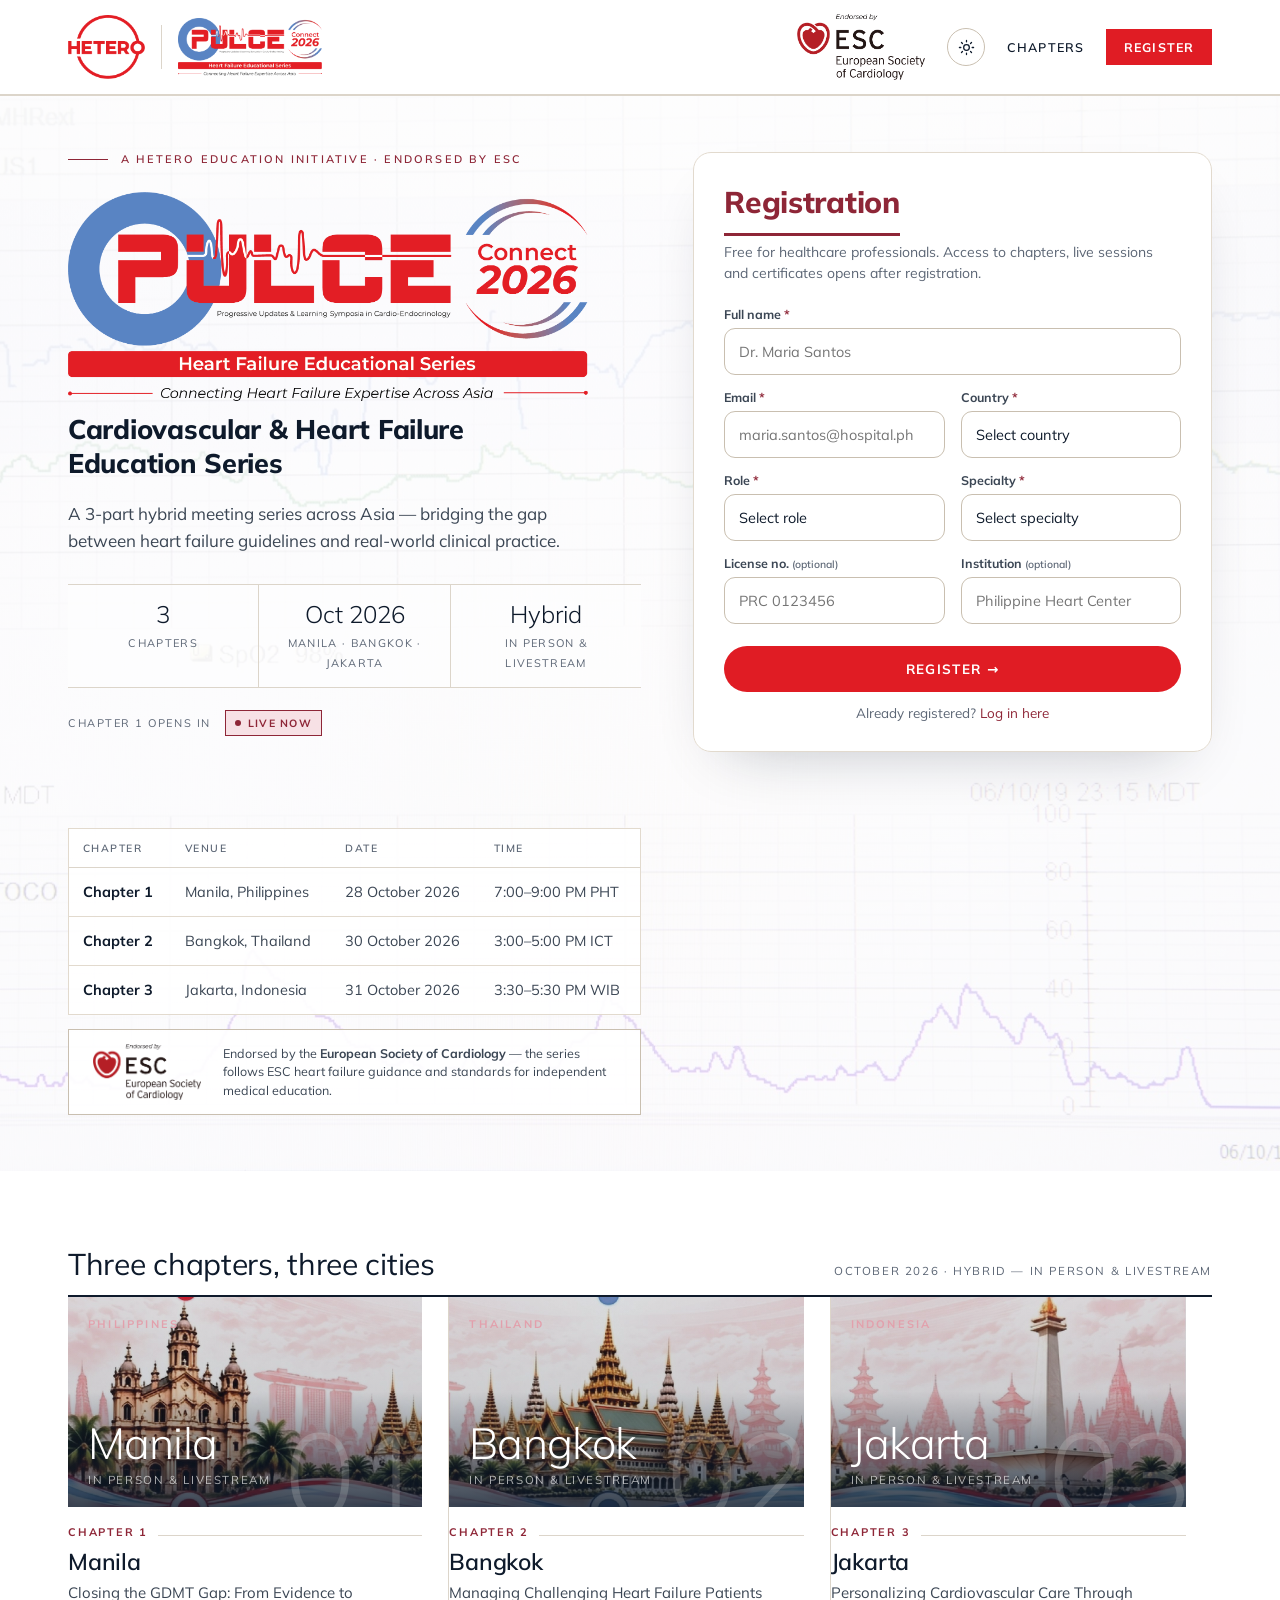
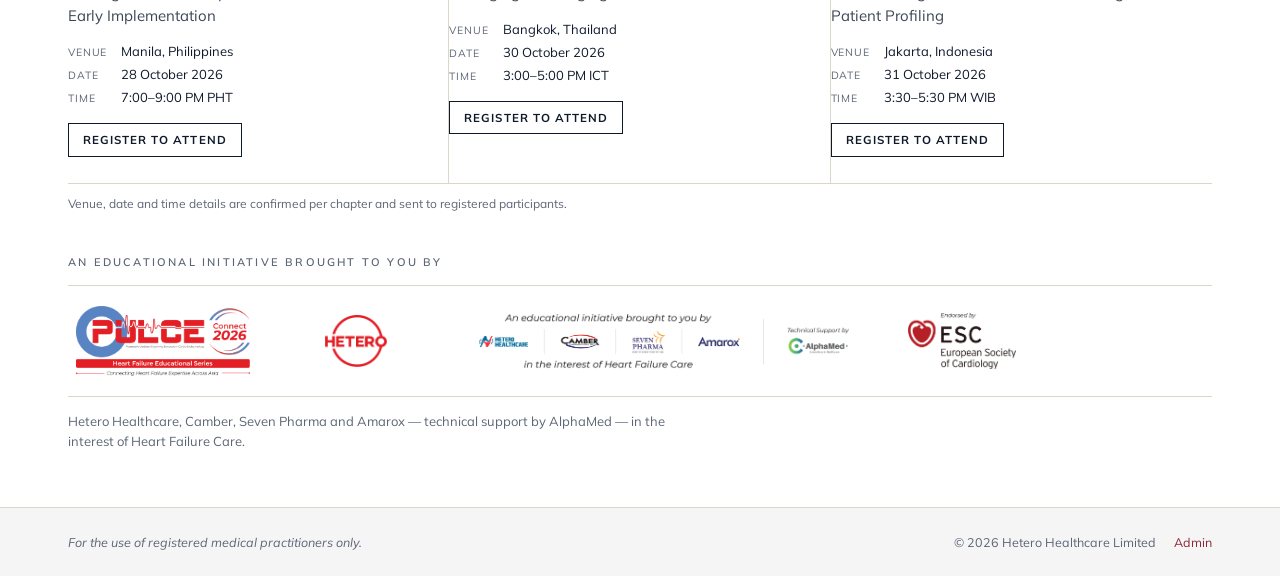
==== commit d13db574: "Phone optimisation, PULCE logo in header, faculty headshots, remove slide downloads Co-Authored-By: " ====
--- a/index.html
+++ b/index.html
@@ -18,6 +18,8 @@
     <div class="hdr-in">
       <a class="hdr-brand" href="./" aria-label="PULCE Connect home">
         <img class="hdr-hetero" src="assets/hetero.png" alt="Hetero">
+        <span class="vrule"></span>
+        <img class="hdr-pulce" src="assets/pulce-logo.png" alt="PULCE Connect 2026">
       </a>
       <div class="hdr-right">
         <img class="hdr-esc" src="assets/esc-endorsed.png" alt="Endorsed by ESC — European Society of Cardiology">
@@ -179,7 +181,7 @@
       <div id="ch-criteria" hidden><div class="rule-head section-head"><h2 class="h2">Selection criteria</h2></div><div class="card table-wrap"><table class="table criteria"><thead><tr><th>Role</th><th>Criteria</th></tr></thead><tbody id="ch-criteria-rows"></tbody></table></div></div>
       <div class="post">
         <div><div class="kicker">Post-session</div><h3>Complete this chapter</h3><p class="small">Submit the short feedback survey to mark the chapter complete and unlock your participation certificate.</p></div>
-        <div class="btn-row"><button class="btn btn-burg" id="ch-feedback" data-chapter="0">Take chapter feedback →</button><button class="btn btn-soft md" data-download="Chapter slides">Download slides</button><button class="btn btn-soft md" id="ch-complete" data-chapter="0">Mark complete</button></div>
+        <div class="btn-row"><button class="btn btn-burg" id="ch-feedback" data-chapter="0">Take chapter feedback →</button><button class="btn btn-soft md" id="ch-complete" data-chapter="0">Mark complete</button></div>
       </div>
     </section>
 
@@ -191,7 +193,7 @@
       <div class="live-grid">
         <div>
           <div class="embed" id="live-embed"></div>
-          <div class="btn-row" style="margin-top:16px"><button class="btn btn-navy md" data-download="Question">💬 Ask a question</button><button class="btn btn-line md" data-download="Chapter slides">📥 Download slides</button></div>
+          <div class="btn-row" style="margin-top:16px"><button class="btn btn-navy md" data-download="Question">💬 Ask a question</button></div>
         </div>
         <div class="aside">
           <div class="card pad accent"><div class="kicker">Now playing</div><div class="now" id="live-now"></div></div>
--- a/style.css
+++ b/style.css
@@ -72,6 +72,7 @@
 .hdr-brand:hover{text-decoration:none;color:var(--ink)}
 .hdr-hetero{height:64px;width:auto;object-fit:contain}
 .vrule{width:1px;height:44px;background:var(--rule)}
+.hdr-pulce{height:58px;width:auto;object-fit:contain}
 .wordmark{display:flex;flex-direction:column;gap:1px}
 .wordmark b{font-size:22px;font-weight:800;letter-spacing:.15em;line-height:1.1}
 .wordmark span{font-size:10.5px;letter-spacing:.18em;color:var(--muted);text-transform:uppercase}
@@ -203,7 +204,7 @@
 .fac:hover{background:#fff;transform:translateY(-4px)}
 .fac-photo{position:relative;width:100%;aspect-ratio:1/1;margin:0 auto 14px;background:var(--paper-2);border:1px solid var(--rule-2);display:flex;align-items:center;justify-content:center;overflow:hidden;border-radius:50%;max-width:180px}
 .fac-photo img{transition:transform .5s ease}.fac:hover .fac-photo img{transform:scale(1.06)}
-.fac-photo img{width:100%;height:100%;object-fit:cover;object-position:50% 15%}
+.fac-photo img{width:100%;height:100%;object-fit:cover;object-position:50% 50%}
 .fac-photo .tag{width:74px;height:74px;border:1px solid var(--burg);border-radius:50%;display:flex;align-items:center;justify-content:center;font-size:15px;font-weight:600;letter-spacing:.12em;color:var(--burg)}
 .fac b{display:block;font-size:16px;font-weight:600;margin-bottom:4px}
 .fac span{display:block;font-size:13px;line-height:1.45;color:var(--muted)}
@@ -354,7 +355,7 @@
 .ov-row .meta{font-size:13px;color:var(--muted)}
 .ov-row .avatars{display:flex;margin-top:12px}
 .avatar{width:32px;height:32px;border-radius:50%;background:var(--paper-2);border:1px solid var(--rule-3);display:inline-flex;align-items:center;justify-content:center;font-size:10px;font-weight:600;letter-spacing:.06em;color:var(--burg);overflow:hidden;margin-left:-8px}
-.avatar:first-child{margin-left:0}.avatar img{width:100%;height:100%;object-fit:cover;object-position:50% 15%}
+.avatar:first-child{margin-left:0}.avatar img{width:100%;height:100%;object-fit:cover;object-position:50% 50%}
 
 /* ---------- Chapter ---------- */
 .ch-hero{position:relative;background:var(--navy);color:var(--paper);padding:34px;overflow:hidden;display:grid;grid-template-columns:minmax(0,1fr) auto;gap:30px;align-items:end;min-height:320px}
@@ -471,18 +472,79 @@
   .ch-hero{grid-template-columns:1fr}
 }
 @media (max-width:760px){
-  :root{--pad:18px}
-  .hdr-in{padding:10px var(--pad)}.hdr-nav{gap:14px}.hdr-nav a:not(.cta){display:none}.hdr-esc{display:none}.hdr-hetero{height:44px}
-  .wrap{padding:32px var(--pad) 60px}.section{padding-top:56px}.pulse-band{margin-top:56px}.pulse-stats{flex-direction:column}.pulse-stats div{border-right:0;border-bottom:1px solid rgba(255,255,255,.25);padding:12px 0;margin:0}.thanks-grid{grid-template-columns:1fr}.photo.tall img{aspect-ratio:3/2}
-  .facts{flex-direction:column}.fact{border-right:0;border-bottom:1px solid var(--rule);padding:14px 0}.fact:last-child{border-bottom:0}
-  .chapters-grid{grid-template-columns:1fr}.ch-art{border-right:0;border-bottom:1px solid var(--rule);padding:0 0 22px;margin-bottom:22px}
-  .fac-grid{grid-template-columns:1fr 1fr}.fac{padding-right:12px}
-  .row{grid-template-columns:80px minmax(0,1fr)}.row .thumb{width:80px;height:64px}.row .thumb .num{font-size:16px}.row .btn-row{grid-column:2}
-  .reg-card{padding:22px}.reg{grid-template-columns:1fr}.filters{grid-template-columns:1fr}
-  .table-wrap{overflow-x:auto}.table-wrap .table{min-width:560px}
-  .tl{grid-template-columns:1fr}.timeline{padding-left:18px}.tl::before{left:-15px}
-  .post{padding:22px}.ch-hero{padding:24px}.ch-hero .big{font-size:120px}
+  :root{--pad:16px}
+  html{scroll-padding-top:120px}
+  body{font-size:15px;overflow-x:hidden}
+  /* grid children must be allowed to shrink below their content width */
+  .hero>*,.two>*,.member-grid>*,.ch-grid>*,.live-grid>*,.thanks-grid>*,.wrap,.section{min-width:0;max-width:100%}
+  .h1{font-size:30px}.h2{font-size:24px}
+  .rule-head{flex-direction:column;align-items:flex-start;gap:6px;padding-bottom:12px}
+  .kicker-line{margin-bottom:18px}.kicker-line::before{width:24px;flex:none}.kicker{font-size:10px;letter-spacing:.14em;line-height:1.5}
+  /* header */
+  .hdr-in{padding:10px var(--pad);gap:12px}.hdr-nav{gap:10px}.hdr-nav a:not(.cta){display:none}.hdr-nav a.cta{padding:10px 14px;font-size:11.5px}
+  .hdr-esc{display:none}.hdr-hetero{height:40px}.hdr-pulce{height:38px}.vrule{height:28px}.hdr-brand{gap:10px}.hdr-right{gap:10px}.hdr-user{display:none}.signout{padding:9px 12px}
+  .theme-toggle{width:36px;height:36px}
+  .tabs-in{padding:0 var(--pad);-webkit-overflow-scrolling:touch}.tab{padding:13px 12px;font-size:11px}
+  /* landing hero */
+  .hero{padding:28px var(--pad) 36px;gap:28px}
+  .hero-logo img{width:100%}
+  .hero .sub{font-size:20px;margin:8px 0 14px}.hero .lead{font-size:15px;margin-bottom:22px}
+  .facts{flex-direction:row}.fact{padding:12px 6px;border-right:1px solid var(--rule)}.fact:last-child{border-right:0}.fact b{font-size:19px}.fact span{font-size:9.5px;letter-spacing:.08em}
+  .countdown{gap:10px}.countdown .label{width:100%}.countdown .cd{gap:6px;width:100%}.countdown .cd div{flex:1;min-width:0;padding:8px 4px}.countdown .cd b{font-size:20px}
+  .ecg-line{height:30px;margin-top:14px}
+  /* events table becomes stacked rows */
+  .hero .events{margin-top:20px}.hero .events .table{min-width:0}.hero .events thead{display:none}
+  .hero .events tr{display:grid;grid-template-columns:1fr auto;gap:0 10px;padding:12px 14px;border-bottom:1px solid var(--rule-2)}.hero .events tr:last-child{border-bottom:0}
+  .hero .events td{display:block;padding:0;border:0;font-size:13.5px}
+  .hero .events td:first-child{grid-column:1/-1;font-size:11px;letter-spacing:.12em;text-transform:uppercase;color:var(--burg);margin-bottom:2px}
+  .hero .events td:nth-child(3),.hero .events td:nth-child(4){font-size:12.5px;color:var(--muted)}
+  .hero .events td:nth-child(4){text-align:right}
+  .esc-note{gap:12px;padding:12px 14px}.esc-note img{width:92px;height:44px}.esc-note p{font-size:12px}
+  .reg-card{padding:22px 18px;border-radius:14px}.reg{grid-template-columns:1fr;gap:12px}.reg-head h2.reg-title{font-size:26px}
+  .reg .input,.input,select.input,textarea.input{font-size:16px}
+  /* sections */
+  .wrap{padding:24px var(--pad) 48px}.section{padding-top:44px}.section-head{margin-top:44px}
+  .chapters-grid{grid-template-columns:1fr}.ch-art{border-right:0;border-bottom:1px solid var(--rule);padding:0 0 22px;margin-bottom:22px}.ch-art:last-child{border-bottom:0}
+  .ch-city{height:180px}.ch-city .big{font-size:90px}
+  .pulse-band{margin-top:44px}.pulse-band.in-wrap{margin:44px calc(-1*var(--pad)) 0}.pulse-in{padding:40px var(--pad)}.pulse-in h2{font-size:24px}
+  .pulse-stats{flex-direction:column;margin-top:18px}.pulse-stats div{border-right:0;border-bottom:1px solid rgba(255,255,255,.25);padding:12px 0;margin:0}.pulse-stats div:last-child{border-bottom:0}
+  .two{gap:36px}.format{padding:20px}.format p{font-size:16px}.format-facts{gap:12px}.format-facts b{font-size:22px}
+  .learn-row{grid-template-columns:40px minmax(0,1fr);padding:16px 0}.learn-row .num{font-size:26px}.learn-row b{font-size:16px}.learn-row span{font-size:14px}
+  .fac-grid{grid-template-columns:1fr 1fr}.fac{padding:18px 10px;border-right:0}.fac:nth-child(odd){border-right:1px solid var(--rule)}.fac-photo{max-width:120px}.fac b{font-size:14px}.fac span,.fac small{font-size:12px}
+  .trust{padding-top:32px}.trust-row{gap:18px 22px;justify-content:center}.t-pulce{width:150px;height:56px}.t-hetero{width:110px;height:44px}.t-strip{width:100%;height:auto;max-height:60px}.t-esc{width:104px;height:48px}
+  .thanks-grid{grid-template-columns:1fr}.photo.tall img{aspect-ratio:3/2}.thanks .check{font-size:36px}
+  /* dashboard */
+  .member-head{padding-bottom:14px}.member-grid{gap:20px;margin-top:20px}
+  .row{grid-template-columns:72px minmax(0,1fr);gap:12px;padding:12px}.row .thumb{width:72px;height:60px}.row .thumb .num{font-size:15px}.row b{font-size:15px}.row .meta{font-size:12px}
+  .row .btn-row{grid-column:1/-1;margin-top:4px}.row .btn-row .btn{flex:1;justify-content:center}
+  .card.pad{padding:18px}
+  /* overview */
+  .ov-row{padding:20px 0}.ov-row .thumb{height:160px}.ov-row h3{font-size:19px}.ov-row .btn{width:100%}
+  /* chapter */
+  .ch-hero{padding:22px 18px;gap:18px}.ch-hero .big{font-size:110px;top:-20px}.ch-hero h1{font-size:26px}
+  .ch-hero .btn-row .btn,.post .btn-row .btn{width:100%}
+  .timeline{padding-left:18px}.tl{grid-template-columns:1fr;gap:8px;padding:14px}.tl::before{left:-15px}.tl .who{gap:10px}
+  .post{padding:20px;margin-top:32px}
+  /* live / feedback / resources */
+  .embed-msg{font-size:18px}.embed{padding:20px}
+  .qcard{padding:20px 16px;margin-top:18px}.faces .fb-opt{font-size:24px;padding:8px 10px}
+  .filters{grid-template-columns:1fr}.res{grid-template-columns:32px minmax(0,1fr);gap:12px}.res .btn{grid-column:2;justify-self:start}
+  /* certificates / profile */
+  .cert-list{gap:14px}.cert-preview{padding:20px 14px}.cp-name{font-size:20px}.cert-foot{padding:14px 16px}.cert-foot .btn-row{width:100%}.cert-foot .btn-row .btn{flex:1}
+  .kv th{width:110px;font-size:10px}.kv td{font-size:14px}
+  .endorse-row{gap:16px;justify-content:center}.endorse-row img{max-width:45%;height:auto}
+  .table-wrap{overflow-x:auto;-webkit-overflow-scrolling:touch}.table-wrap .table{min-width:520px}
+  .btn{padding:14px 20px}.btn.sm{padding:12px 14px}.btn.md{padding:13px 18px}
+  .ftr-in{flex-direction:column;align-items:flex-start;gap:10px;padding:20px var(--pad)}
+  .toast{left:var(--pad);right:var(--pad);transform:none;text-align:center}
+  body:not([data-view="landing"])::before{width:110vw;opacity:.06}
 }
+@media (max-width:400px){
+  .fac-grid{grid-template-columns:1fr}.fac:nth-child(odd){border-right:0}.fac{border-bottom:1px solid var(--rule)}
+  .facts{flex-direction:column}.fact{border-right:0;border-bottom:1px solid var(--rule);padding:12px 0}.fact:last-child{border-bottom:0}
+}
+/* larger tap targets on touch devices */
+@media (hover:none){.tab{padding-top:15px;padding-bottom:15px}.fb-opt{min-height:44px}.link{padding:6px 0}}
 
 /* ============================================================ DARK THEME */
 html[data-theme="dark"]{
@@ -530,7 +592,7 @@
 html[data-theme="dark"] .ecg-line path{stroke:var(--rose)}
 html[data-theme="dark"] body:not([data-view="landing"])::before{opacity:.09}
 /* logos keep a light plate so the brand marks stay legible */
-html[data-theme="dark"] .hdr-hetero,html[data-theme="dark"] .hdr-esc,html[data-theme="dark"] .trust-row img,html[data-theme="dark"] .endorse-row img,html[data-theme="dark"] .esc-note img,html[data-theme="dark"] .lockup img{background:#fff;padding:6px 10px;border-radius:8px}
+html[data-theme="dark"] .hdr-hetero,html[data-theme="dark"] .hdr-pulce,html[data-theme="dark"] .hdr-esc,html[data-theme="dark"] .trust-row img,html[data-theme="dark"] .endorse-row img,html[data-theme="dark"] .esc-note img,html[data-theme="dark"] .lockup img{background:#fff;padding:6px 10px;border-radius:8px}
 html[data-theme="dark"] .hero-logo img{background:#fff;padding:14px 18px;border-radius:14px}
 /* certificates stay light — they are printed */
 html[data-theme="dark"] .cert-preview{background:#fff;color:#0E1A2B}
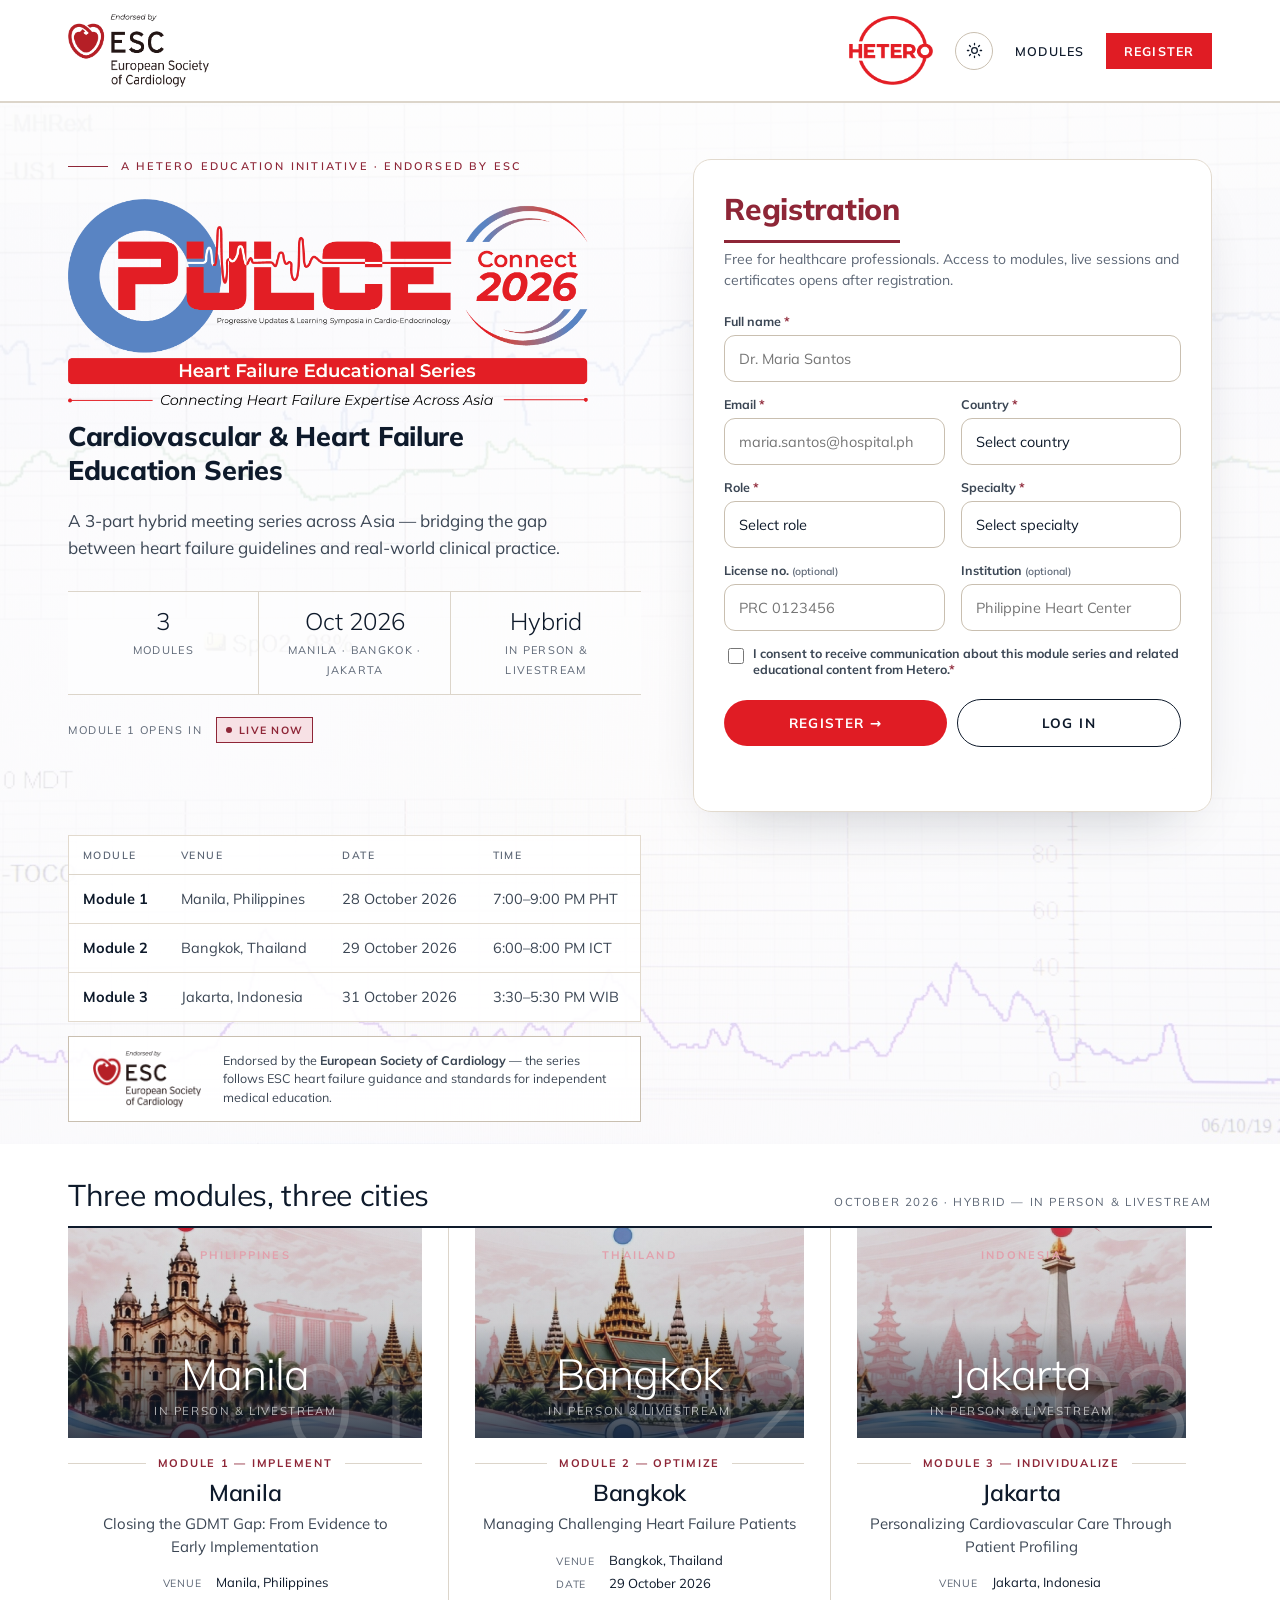
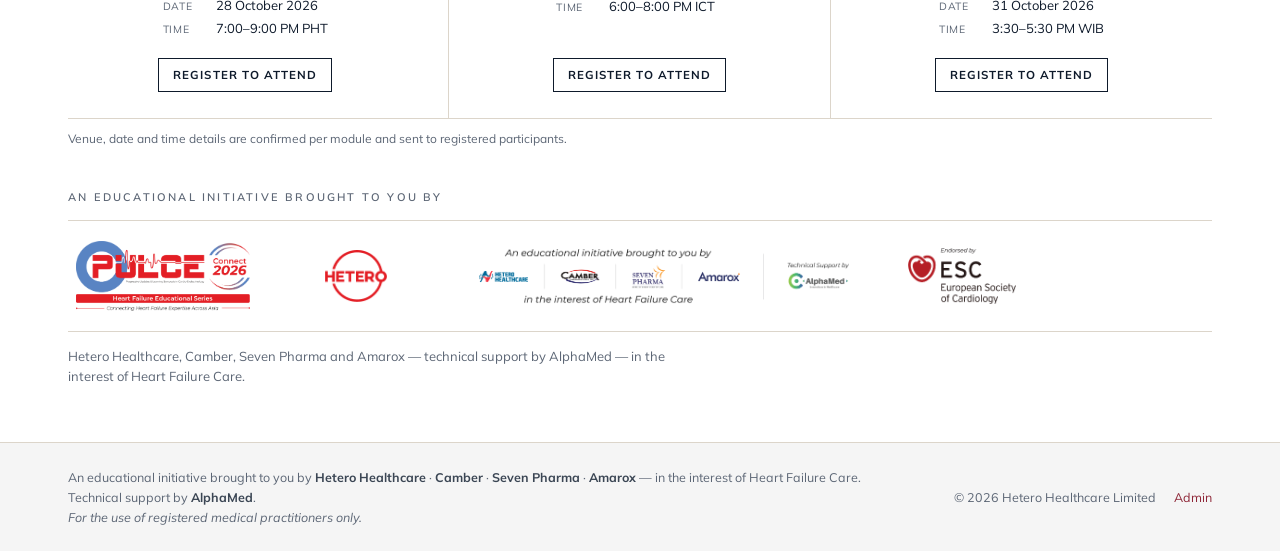
==== commit 8322fc8a: "Apply doc corrections: fix Module 2 date/time, remove sequential unlock, rename Chapter→Module, head" ====
--- a/index.html
+++ b/index.html
@@ -17,12 +17,10 @@
   <header class="hdr">
     <div class="hdr-in">
       <a class="hdr-brand" href="./" aria-label="PULCE Connect home">
-        <img class="hdr-hetero" src="assets/hetero.png" alt="Hetero">
-        <span class="vrule"></span>
-        <img class="hdr-pulce" src="assets/pulce-logo.png" alt="PULCE Connect 2026">
+        <img class="hdr-esc" src="assets/esc-endorsed.png" alt="Endorsed by ESC — European Society of Cardiology">
       </a>
       <div class="hdr-right">
-        <img class="hdr-esc" src="assets/esc-endorsed.png" alt="Endorsed by ESC — European Society of Cardiology">
+        <img class="hdr-hetero" src="assets/hetero.png" alt="Hetero">
         <button class="theme-toggle" id="theme-toggle" type="button" aria-label="Switch between light and dark theme" title="Light / dark"><svg class="sun" viewBox="0 0 24 24"><circle cx="12" cy="12" r="4"/><path d="M12 2v2M12 20v2M4.9 4.9l1.4 1.4M17.7 17.7l1.4 1.4M2 12h2M20 12h2M4.9 19.1l1.4-1.4M17.7 6.3l1.4-1.4"/></svg><svg class="moon" viewBox="0 0 24 24"><path d="M21 12.8A9 9 0 1 1 11.2 3a7 7 0 0 0 9.8 9.8z"/></svg></button>
         <div id="hdr-auth"></div>
       </div>
@@ -41,18 +39,18 @@
           <div class="sub">Cardiovascular &amp; Heart Failure Education Series</div>
           <p class="lead">A 3-part hybrid meeting series across Asia — bridging the gap between heart failure guidelines and real-world clinical practice.</p>
           <div class="facts">
-            <div class="fact"><b>3</b><span>Chapters</span></div>
+            <div class="fact"><b>3</b><span>Modules</span></div>
             <div class="fact"><b>Oct 2026</b><span>Manila · Bangkok · Jakarta</span></div>
             <div class="fact"><b>Hybrid</b><span>In person &amp; livestream</span></div>
           </div>
           <div class="countdown" id="land-countdown"></div>
           <svg class="ecg-line" viewBox="0 0 600 40" preserveAspectRatio="none" aria-hidden="true"><path d="M0 20 H120 l10 -12 l10 24 l10 -32 l12 40 l10 -20 H300 l8 -8 l8 8 H420 l10 -14 l10 28 l10 -26 l10 12 H600"/></svg>
-          <div class="card table-wrap events"><table class="table"><thead><tr><th>Chapter</th><th>Venue</th><th>Date</th><th>Time</th></tr></thead><tbody id="land-events"></tbody></table></div>
+          <div class="card table-wrap events"><table class="table"><thead><tr><th>Module</th><th>Venue</th><th>Date</th><th>Time</th></tr></thead><tbody id="land-events"></tbody></table></div>
           <div class="esc-note"><img src="assets/esc-endorsed.png" alt="Endorsed by ESC"><p>Endorsed by the <b>European Society of Cardiology</b> — the series follows ESC heart failure guidance and standards for independent medical education.</p></div>
         </div>
         <aside class="hero-form">
           <div class="reg-card" id="reg-card">
-            <div class="reg-head"><h2 class="reg-title">Registration</h2><p>Free for healthcare professionals. Access to chapters, live sessions and certificates opens after registration.</p></div>
+            <div class="reg-head"><h2 class="reg-title">Registration</h2><p>Free for healthcare professionals. Access to modules, live sessions and certificates opens after registration.</p></div>
             <form class="reg" id="reg-form" autocomplete="on">
               <label class="field span2"><span>Full name <em>*</em></span><input class="input" name="name" placeholder="Dr. Maria Santos" autocomplete="name" required></label>
               <label class="field"><span>Email <em>*</em></span><input class="input" name="email" type="email" placeholder="maria.santos@hospital.ph" autocomplete="email" required></label>
@@ -61,7 +59,8 @@
               <label class="field"><span>Specialty <em>*</em></span><select class="input" id="reg-specialty" name="specialty" required></select></label>
               <label class="field"><span>License no. <small>(optional)</small></span><input class="input" name="license" placeholder="PRC 0123456"></label>
               <label class="field"><span>Institution <small>(optional)</small></span><input class="input" name="institution" placeholder="Philippine Heart Center" autocomplete="organization"></label>
-              <div class="reg-actions span2"><button type="submit" class="btn btn-red wide">Register →</button><div class="hint">Already registered? <button type="button" class="link" data-show-login>Log in here</button></div></div>
+              <label class="field span2 consent"><input type="checkbox" name="consent" required><span>I consent to receive communication about this module series and related educational content from Hetero.<em>*</em></span></label>
+              <div class="reg-actions span2"><div class="btn-row reg-btns"><button type="submit" class="btn btn-red">Register →</button><button type="button" class="btn btn-line" data-show-login>Log in</button></div></div>
             </form>
           </div>
           <div class="reg-card" id="login-card" hidden>
@@ -76,9 +75,9 @@
       </div></div>
 
       <section class="section" id="chapters">
-        <div class="rule-head"><h2 class="h2">Three chapters, three cities</h2><div class="meta">October 2026 · Hybrid — in person &amp; livestream</div></div>
+        <div class="rule-head"><h2 class="h2">Three modules, three cities</h2><div class="meta">October 2026 · Hybrid — in person &amp; livestream</div></div>
         <div class="chapters-grid" id="land-chapters"></div>
-        <div class="note">Venue, date and time details are confirmed per chapter and sent to registered participants.</div>
+        <div class="note">Venue, date and time details are confirmed per module and sent to registered participants.</div>
       </section>
 
       <section class="trust">
@@ -96,7 +95,7 @@
       <h1 class="h1" style="margin-top:8px">You're registered!</h1>
       <p class="lead" id="thanks-name" style="margin-top:12px"></p>
       <p class="body" style="margin-top:18px">Your registration is confirmed for:</p>
-      <div class="card table-wrap"><table class="table"><thead><tr><th>Chapter</th><th>Venue</th><th>Date</th><th>Time</th></tr></thead><tbody id="thanks-events"></tbody></table></div>
+      <div class="card table-wrap"><table class="table"><thead><tr><th>Module</th><th>Venue</th><th>Date</th><th>Time</th></tr></thead><tbody id="thanks-events"></tbody></table></div>
       <p class="note">📧 A confirmation email has been sent to <b id="thanks-email"></b></p>
       <button class="btn btn-navy" data-go="dashboard">Go to my dashboard →</button>
       </div><figure class="photo tall"><img src="assets/cardio/heart-model.jpg" alt="Anatomical heart model"></figure></div>
@@ -113,7 +112,7 @@
       <div class="member-grid">
         <div class="rows" id="dash-cards"></div>
         <aside class="aside">
-          <div class="card pad navy ecg"><div class="kicker">My progress</div><div class="progress-line"><div class="bar"><i id="dash-bar"></i></div><b id="dash-pct"></b></div><p style="margin-top:12px;opacity:.85">Chapters unlock in sequence once you submit the feedback survey for the previous one.</p></div>
+          <div class="card pad navy ecg"><div class="kicker">My progress</div><div class="progress-line"><div class="bar"><i id="dash-bar"></i></div><b id="dash-pct"></b></div><p style="margin-top:12px;opacity:.85">All three modules are open — join any session live or watch on demand, in any order.</p></div>
           <div class="card pad accent"><div class="kicker">Upcoming</div><div id="dash-upcoming"></div></div>
           <div class="card pad navy"><div class="kicker">Certificates</div><div id="dash-certs"></div></div>
           <div class="card pad"><div class="kicker muted">Resources</div><div class="links"><a data-go="resources" href="#resources">Session recordings</a><a data-go="resources" href="#resources">Case discussion slides</a><a data-go="resources" href="#resources">GDMT reference summary</a></div></div>
@@ -123,27 +122,38 @@
 
     <!-- ============================================== PROGRAM OVERVIEW -->
     <section class="view wrap" data-view="overview" hidden>
-      <div class="rule-head"><h2 class="h1">Program overview — 3 chapters</h2><div class="meta">Manila · Bangkok · Jakarta</div></div>
+      <div class="rule-head"><h2 class="h1">Program overview</h2><div class="meta">Manila · Bangkok · Jakarta</div></div>
       <div class="ov-block">
         <div class="two">
           <div>
-            <h2 class="h2">Program summary</h2>
-            <p class="body">PULCE Connect is a three-part hybrid education series designed for cardiologists and heart failure specialists across Asia. Each chapter addresses a critical gap in heart failure management — from early GDMT implementation to managing complex patients and personalising cardiovascular care. The series features international and regional faculty, interactive panel discussions, and case-based learning.</p>
+            <h2 class="h2">PULCE Connect</h2>
             <div class="format">
-              <div class="kicker">Format</div>
-              <p>Each chapter pairs international and regional faculty in interactive panel discussions, built around real cases from the region.</p>
-              <div class="format-facts"><div><b>3</b><span>Chapters</span></div><div><b>2h</b><span>Per session</span></div><div><b>Hybrid</b><span>On site &amp; online</span></div></div>
+              <div class="kicker">What is PULCE Connect?</div>
+              <p class="body">PULCE Connect is a three module education series designed for cardiologists and heart failure specialists across Asia. Each module addresses a critical gap in heart failure management — from early GDMT implementation to managing complex patients and personalising cardiovascular care. The modules feature international and regional faculty and interactive panel discussions, followed by a Q&amp;A session.</p>
+            </div>
+            <div class="format">
+              <div class="kicker">What will I learn?</div>
+              <p>Explore three key areas of contemporary heart failure management:</p>
+              <div class="learn">
+                <div class="learn-row"><div class="num">1</div><div><b>IMPLEMENT: Closing the GDMT Gap</b><span>From Evidence to Early Implementation</span></div></div>
+                <div class="learn-row"><div class="num">2</div><div><b>OPTIMIZE: Managing Challenging Heart Failure Patients</b><span>Complexity, comorbidities and treatment optimisation</span></div></div>
+                <div class="learn-row"><div class="num">3</div><div><b>INDIVIDUALIZE: Personalising Cardiovascular Care</b><span>Through Patient Profiling</span></div></div>
+              </div>
+              <div class="format-facts"><div><b>2h</b><span>Per session</span></div><div><b>Hybrid</b><span>On site &amp; online</span></div></div>
             </div>
             <figure class="photo"><img src="assets/cardio/heart-illustration.jpg" alt="Anatomical heart model on an ECG textbook"><figcaption>Case-based, guideline-anchored learning</figcaption></figure>
           </div>
           <div>
-            <h2 class="h2">What you will learn</h2>
-            <div class="learn">
-              <div class="learn-row"><div class="num">1</div><div><b>Closing the GDMT Gap</b><span>From Evidence to Early Implementation</span></div></div>
-              <div class="learn-row"><div class="num">2</div><div><b>Managing Challenging Heart Failure Patients</b><span>Comorbidity, decompensation and escalation decisions</span></div></div>
-              <div class="learn-row"><div class="num">3</div><div><b>Personalizing Cardiovascular Care</b><span>Through Patient Profiling</span></div></div>
+            <h2 class="h2">Who will I learn from?</h2>
+            <p class="body">Learn from Prof. Gianluigi Savarese, Professor of Cardiology at Karolinska Institute and President-Elect of the Heart Failure Association of the ESC, alongside distinguished regional cardiology faculty. Gain international scientific insights complemented by regional clinical perspectives and practical, case-based discussions.</p>
+            <h2 class="h2" style="margin-top:28px">How can I participate?</h2>
+            <p class="body">Join the scientific sessions live from Manila, Bangkok and Jakarta — or continue on demand. One registration provides access to all three sessions, with the flexibility to participate live or continue learning on demand.</p>
+            <div class="chips"><span class="chip">Attend In Person</span><span class="chip">Join Live Webcast</span><span class="chip">Access On Demand</span></div>
+            <div class="learn" style="margin-top:14px">
+              <div class="learn-row"><div class="num">1</div><div><b>Manila, Philippines</b><span>28 October 2026</span></div></div>
+              <div class="learn-row"><div class="num">2</div><div><b>Bangkok, Thailand</b><span>29 October 2026</span></div></div>
+              <div class="learn-row"><div class="num">3</div><div><b>Jakarta, Indonesia</b><span>31 October 2026</span></div></div>
             </div>
-            <div class="chips"><span class="chip">Case-based learning</span><span class="chip">Interactive panels</span><span class="chip">International faculty</span><span class="chip">Regional faculty</span><span class="chip">Live Q&amp;A</span></div>
           </div>
         </div>
       </div>
@@ -151,15 +161,15 @@
         <div class="pulse-in">
           <div class="kicker">Heart failure across Asia</div>
           <h2>Guidelines are clear. Real-world practice is where patients are lost.</h2>
-          <p>Fewer than one in three eligible heart failure patients in the region reach target GDMT within the first months after diagnosis. PULCE Connect brings international and regional faculty together to close that gap — chapter by chapter.</p>
+          <p>Fewer than one in three eligible heart failure patients in the region reach target GDMT within the first months after diagnosis. PULCE Connect brings international and regional faculty together to close that gap — module by module.</p>
           <div class="pulse-stats"><div><b>4 pillars</b><span>of GDMT covered</span></div><div><b>3 cities</b><span>Manila · Bangkok · Jakarta</span></div><div><b>Hybrid</b><span>attend on site or online</span></div></div>
         </div>
       </section>
-      <div class="rule-head section-head"><h2 class="h2">Three chapters, three cities</h2><div class="meta">October 2026 · Hybrid — in person &amp; livestream</div></div>
+      <div class="rule-head section-head"><h2 class="h2">Three modules, three cities</h2><div class="meta">October 2026 · Hybrid — in person &amp; livestream</div></div>
       <div class="ov-list" id="ov-chapters"></div>
-      <div class="rule-head section-head"><h2 class="h2">Faculty</h2><div class="meta">International &amp; regional speakers</div></div>
+      <div class="rule-head section-head"><h2 class="h2">Faculty</h2><div class="meta">International &amp; regional faculty</div></div>
       <div class="fac-grid" id="ov-faculty"></div>
-      <div class="note" style="border-top:1px solid var(--rule)">Full faculty list per chapter is published ahead of each meeting.</div>
+      <div class="note" style="border-top:1px solid var(--rule)">Full faculty list per module is published ahead of each meeting.</div>
     </section>
 
     <!-- ============================================== CHAPTER DETAIL -->
@@ -174,20 +184,20 @@
       <div class="ch-ctas"><button class="btn btn-burg" id="ch-join" data-chapter="0">Join live session</button><button class="btn btn-line" id="ch-ics" data-ics="0">Add to calendar</button></div>
       <div class="ch-grid">
         <div><div class="rule-head"><h2 class="h2">Key learning objectives</h2></div><ol class="objectives" id="ch-objectives"></ol></div>
-        <div><div class="rule-head"><h2 class="h2">Faculty for this chapter</h2></div><div id="ch-faculty"></div></div>
+        <div><div class="rule-head"><h2 class="h2">Faculty for this module</h2></div><div id="ch-faculty"></div></div>
       </div>
       <div class="rule-head section-head"><h2 class="h2">Agenda</h2><div class="meta" id="ch-agenda-meta"></div></div>
       <div class="timeline" id="ch-agenda"></div>
       <div id="ch-criteria" hidden><div class="rule-head section-head"><h2 class="h2">Selection criteria</h2></div><div class="card table-wrap"><table class="table criteria"><thead><tr><th>Role</th><th>Criteria</th></tr></thead><tbody id="ch-criteria-rows"></tbody></table></div></div>
       <div class="post">
-        <div><div class="kicker">Post-session</div><h3>Complete this chapter</h3><p class="small">Submit the short feedback survey to mark the chapter complete and unlock your participation certificate.</p></div>
-        <div class="btn-row"><button class="btn btn-burg" id="ch-feedback" data-chapter="0">Take chapter feedback →</button><button class="btn btn-soft md" id="ch-complete" data-chapter="0">Mark complete</button></div>
+        <div><div class="kicker">Post-session</div><h3>Complete this module</h3><p class="small">Submit the short feedback survey to mark the module complete and unlock your participation certificate.</p></div>
+        <div class="btn-row"><button class="btn btn-burg" id="ch-feedback" data-chapter="0">Take module feedback →</button><button class="btn btn-soft md" id="ch-complete" data-chapter="0">Mark complete</button></div>
       </div>
     </section>
 
     <!-- ============================================== LIVE / SESSION -->
     <section class="view wrap" data-view="live" hidden>
-      <button class="back" id="live-back" data-chapter="0">← Back to chapter</button>
+      <button class="back" id="live-back" data-chapter="0">← Back to module</button>
       <div class="kicker" id="live-n"></div>
       <h1 class="h1" id="live-title" style="margin-top:8px"></h1>
       <div class="live-grid">
@@ -205,16 +215,16 @@
     <!-- ============================================== FEEDBACK -->
     <section class="view wrap" data-view="feedback" hidden style="max-width:980px">
       <div class="kicker" id="fb-n"></div>
-      <h1 class="h1" style="margin-top:8px">Chapter feedback</h1>
+      <h1 class="h1" style="margin-top:8px">Module feedback</h1>
       <p class="lead" id="fb-title" style="margin-top:10px"></p>
       <div class="qcard"><div id="fb-body"></div><button class="btn btn-burg" id="fb-submit" style="margin-top:26px"></button></div>
     </section>
 
     <!-- ============================================== RESOURCES -->
     <section class="view wrap" data-view="resources" hidden style="max-width:1080px">
-      <div class="rule-head"><h2 class="h1">Resources</h2><div class="meta">Slides · guides · recordings</div></div>
+      <div class="rule-head"><h2 class="h1">Learning Hub</h2><div class="meta">Slides · guides · recordings</div></div>
       <div class="filters">
-        <select class="input" id="res-ch"><option value="all">All chapters</option><option value="1">Chapter 1</option><option value="2">Chapter 2</option><option value="3">Chapter 3</option><option value="0">General</option></select>
+        <select class="input" id="res-ch"><option value="all">All modules</option><option value="1">Module 1</option><option value="2">Module 2</option><option value="3">Module 3</option><option value="0">General</option></select>
         <select class="input" id="res-type"><option value="all">All types</option><option>PDF</option><option>MP4</option></select>
         <input class="input" id="res-q" placeholder="Search 🔍">
       </div>
@@ -230,14 +240,14 @@
           <div class="cp-logos"><img src="assets/pulce-logo.png" alt="PULCE Connect"><img src="assets/hetero.png" alt="Hetero"><img src="assets/esc-endorsed.png" alt="Endorsed by ESC"></div>
           <div class="cp-kicker">Advanced Learning Certificate</div><div class="cp-awarded">This certifies that</div>
           <div class="cp-name" id="ca-name"></div>
-          <div class="cp-awarded">has completed all three chapters of</div><div class="cp-prog">PULCE Connect 2026 — Cardiovascular &amp; Heart Failure Education Series</div>
+          <div class="cp-awarded">has completed all three modules of</div><div class="cp-prog">PULCE Connect 2026 — Cardiovascular &amp; Heart Failure Education Series</div>
           <div class="cp-date" id="ca-date"></div>
           <img class="cp-strip" src="assets/partners-strip.png" alt="Partners">
         </div>
-        <div class="cert-foot"><div><b>🏆 Advanced Learning Certificate</b><span>For completing all 3 chapters · Status: <span id="cert-adv-status"></span></span><div class="adv-progress" id="cert-adv-progress"></div></div><div class="btn-row"><button class="btn btn-burg md" id="cert-adv-btn" data-print="adv">Download PDF</button></div></div>
+        <div class="cert-foot"><div><b>🏆 Advanced Learning Certificate</b><span>For completing all 3 modules · Status: <span id="cert-adv-status"></span></span><div class="adv-progress" id="cert-adv-progress"></div></div><div class="btn-row"><button class="btn btn-burg md" id="cert-adv-btn" data-print="adv">Download PDF</button></div></div>
       </div>
       <div class="rule-head section-head"><h2 class="h2">Certificate audit trail</h2></div>
-      <div class="card table-wrap"><table class="table"><thead><tr><th>Date</th><th>Type</th><th>Chapter</th><th>Download</th></tr></thead><tbody id="cert-trail"></tbody></table></div>
+      <div class="card table-wrap"><table class="table"><thead><tr><th>Date</th><th>Type</th><th>Module</th><th>Download</th></tr></thead><tbody id="cert-trail"></tbody></table></div>
     </section>
 
     <!-- ============================================== PROFILE -->
@@ -266,7 +276,7 @@
           <div class="about-lockup"><img src="assets/pulce-logo.png" alt="PULCE Connect 2026"><p><b>Progressive Updates &amp; Learning Symposia in Cardio-Endocrinology</b><br>Connecting Heart Failure Expertise Across Asia</p></div></div>
         <figure class="photo"><img src="assets/cardio/echo.jpg" alt="Cardiologist performing an echocardiogram"><figcaption>International and regional faculty · case-based learning · live Q&amp;A</figcaption></figure>
       </div>
-      <div class="rule-head section-head"><h2 class="h2">Faculty</h2><div class="meta">International &amp; regional speakers</div></div>
+      <div class="rule-head section-head"><h2 class="h2">Faculty</h2><div class="meta">International &amp; regional faculty</div></div>
       <div class="fac-grid" id="about-faculty"></div>
       <div class="rule-head section-head"><h2 class="h2">Endorsed by</h2></div>
       <div class="endorse-row"><img src="assets/esc-endorsed.png" alt="Endorsed by ESC" style="height:56px"><img src="assets/hetero.png" alt="Hetero" style="height:52px"><img src="assets/partners-strip.png" alt="Country team logos" style="height:50px;max-width:100%"></div>
@@ -275,7 +285,14 @@
   </main>
 
   <footer class="ftr">
-    <div class="ftr-in"><div><i>For the use of registered medical practitioners only.</i></div><div class="right"><span>© 2026 Hetero Healthcare Limited</span><a href="admin.html">Admin</a></div></div>
+    <div class="ftr-in">
+      <div>
+        <p class="ftr-partners">An educational initiative brought to you by <b>Hetero Healthcare</b> · <b>Camber</b> · <b>Seven Pharma</b> · <b>Amarox</b> — in the interest of Heart Failure Care.</p>
+        <p class="ftr-partners">Technical support by <b>AlphaMed</b>.</p>
+        <i>For the use of registered medical practitioners only.</i>
+      </div>
+      <div class="right"><span>© 2026 Hetero Healthcare Limited</span><a href="admin.html">Admin</a></div>
+    </div>
   </footer>
   <div class="toast" id="toast" hidden></div>
 </div>
--- a/style.css
+++ b/style.css
@@ -21,9 +21,6 @@
 @keyframes pulse{0%,100%{opacity:1}50%{opacity:.4}}
 .page{min-height:100vh;display:flex;flex-direction:column}
 main{flex:1}
-/* PULCE Connect watermark on inner (gated) pages */
-body:not([data-view="landing"])::before{content:"";position:fixed;z-index:-1;left:50%;top:52%;width:min(78vw,1100px);aspect-ratio:1858/749;transform:translate(-50%,-50%);background:url(assets/pulce-logo.png) center/contain no-repeat;opacity:.07;pointer-events:none}
-body[data-print]::before{display:none}
 .wrap{max-width:var(--max);margin:0 auto;padding:44px var(--pad) 80px}
 .view{animation:fadeUp .35s ease both}
 
@@ -70,14 +67,12 @@
 .hdr-in{max-width:var(--max);margin:0 auto;padding:14px var(--pad);display:flex;align-items:center;justify-content:space-between;gap:24px;flex-wrap:wrap}
 .hdr-brand{display:flex;align-items:center;gap:16px;color:var(--ink);text-decoration:none}
 .hdr-brand:hover{text-decoration:none;color:var(--ink)}
-.hdr-hetero{height:64px;width:auto;object-fit:contain}
-.vrule{width:1px;height:44px;background:var(--rule)}
-.hdr-pulce{height:58px;width:auto;object-fit:contain}
+.hdr-hetero{height:70px;width:auto;object-fit:contain}
 .wordmark{display:flex;flex-direction:column;gap:1px}
 .wordmark b{font-size:22px;font-weight:800;letter-spacing:.15em;line-height:1.1}
 .wordmark span{font-size:10.5px;letter-spacing:.18em;color:var(--muted);text-transform:uppercase}
 .hdr-right{display:flex;align-items:center;gap:22px;flex-wrap:wrap}
-.hdr-esc{height:66px;width:auto;object-fit:contain}
+.hdr-esc{height:73px;width:auto;object-fit:contain}
 .hdr-nav{display:flex;align-items:center;gap:22px}
 .hdr-nav a{font-size:12.5px;font-weight:600;letter-spacing:.09em;text-transform:uppercase;color:var(--ink)}
 .hdr-nav a:hover{text-decoration:none;color:var(--burg)}
@@ -132,7 +127,7 @@
 .landing{padding-bottom:0}
 .hero-bg{position:relative;background:#fff url(assets/cardio/ecg-paper.jpg) center 40%/cover no-repeat}
 .hero-bg::before{content:"";position:absolute;inset:0;background:linear-gradient(180deg,rgba(255,255,255,.97) 0%,rgba(255,255,255,.90) 45%,rgba(255,255,255,.82) 100%)}
-.hero{position:relative;max-width:var(--max);margin:0 auto;padding:56px var(--pad) 56px;display:grid;grid-template-columns:minmax(0,1.05fr) minmax(0,.95fr);gap:52px;align-items:start}
+.hero{position:relative;max-width:var(--max);margin:0 auto;padding:56px var(--pad) 22px;display:grid;grid-template-columns:minmax(0,1.05fr) minmax(0,.95fr);gap:52px;align-items:start}
 .hero-logo{margin:0 0 6px}
 .hero-logo img{width:min(100%,520px);height:auto}
 .hero .sub{font-size:clamp(20px,2.2vw,27px);font-weight:800;letter-spacing:-.01em;color:var(--navy);margin:10px 0 20px}
@@ -154,9 +149,12 @@
 .reg .field>span small{font-weight:600;color:var(--muted)}
 .reg .input{padding:13px 14px;border-radius:11px;border-color:var(--rule-3);background:#fff;font-size:14.5px}
 .reg .input:focus{border-color:var(--navy);box-shadow:0 0 0 3px rgba(14,26,43,.08)}
+.consent{flex-direction:row;align-items:flex-start;gap:10px;font-size:12.5px;font-weight:400;letter-spacing:0;text-transform:none;color:var(--ink-2)}
+.consent input{margin-top:3px;width:16px;height:16px;flex:none;accent-color:var(--burg)}
 .reg-actions{display:flex;flex-direction:column;gap:12px;margin-top:8px}
 .reg-actions .btn{border-radius:999px;padding:16px 26px;font-size:13.5px}
 .reg-actions .hint{font-size:13.5px;color:var(--muted);text-align:center}
+.reg-btns{gap:10px}.reg-btns .btn{flex:1}
 .hero-img{width:100%;height:clamp(200px,22vw,240px);border:1px solid var(--rule);background:var(--white);overflow:hidden;margin-top:26px}
 .hero .events{margin-top:26px;background:rgba(255,255,255,.92)}
 .hero .esc-note{margin-top:14px;background:rgba(255,255,255,.92)}
@@ -165,8 +163,10 @@
 .esc-note img{width:120px;height:56px;object-fit:contain;flex:none}
 .esc-note p{font-size:12.5px;line-height:1.5;color:var(--ink-2)}
 .section{max-width:var(--max);margin:0 auto;padding:76px var(--pad) 0}
+#chapters{padding-top:34px}
 .chapters-grid{display:grid;grid-template-columns:repeat(auto-fit,minmax(280px,1fr));border-bottom:1px solid var(--rule)}
-.ch-art{border-right:1px solid var(--rule);padding:0 26px 26px 0;display:flex;flex-direction:column}
+.ch-art{border-right:1px solid var(--rule);padding:0 26px 26px;display:flex;flex-direction:column;align-items:center;text-align:center}
+.ch-art:first-child{padding-left:0}.ch-art .ch-city{align-self:stretch}.ch-art .ch-label{align-self:stretch}
 .ch-art:last-child{border-right:0}
 .ch-city{position:relative;height:210px;margin-bottom:18px;background:var(--navy);color:var(--paper);padding:20px;display:flex;flex-direction:column;justify-content:space-between;overflow:hidden}
 .ch-city>img{position:absolute;inset:0;width:100%;height:100%;object-fit:cover;object-position:50% 60%}
@@ -176,14 +176,15 @@
 .ch-city .city{font-size:clamp(30px,3.4vw,44px);font-weight:300;line-height:1;letter-spacing:-.02em}
 .ch-city .fmt{font-size:11.5px;letter-spacing:.14em;text-transform:uppercase;opacity:.65;margin-top:8px}
 .ch-city .big{position:absolute;right:-6px;bottom:-26px;font-size:120px;font-weight:300;line-height:1;color:rgba(246,243,238,.18)}
-.ch-label{display:flex;align-items:baseline;gap:10px;margin-bottom:8px}
+.ch-label{display:flex;align-items:center;gap:12px;margin-bottom:8px}
+.ch-label::before{content:"";height:1px;flex:1;background:var(--rule)}
 .ch-label span{font-size:11px;font-weight:700;letter-spacing:.16em;text-transform:uppercase;color:var(--burg)}
 .ch-label i{height:1px;flex:1;background:var(--rule)}
 .ch-art h3{font-size:23px;font-weight:600;letter-spacing:-.01em;margin-bottom:6px}
 .ch-art .theme{font-size:15px;line-height:1.5;color:var(--ink-2);margin-bottom:16px}
-.ch-art dl{display:grid;grid-template-columns:auto minmax(0,1fr);gap:7px 14px;font-size:13px}
+.ch-art dl{display:grid;grid-template-columns:auto auto;gap:7px 14px;font-size:13px;justify-content:center;text-align:left}
 .ch-art dt{color:var(--muted);letter-spacing:.08em;text-transform:uppercase;font-size:10.5px;padding-top:2px}
-.ch-art .btn{margin-top:auto;align-self:flex-start;margin-top:18px}
+.ch-art dl{margin-bottom:22px}.ch-art .btn{margin-top:auto;align-self:center}
 .two{display:grid;grid-template-columns:minmax(0,1fr) minmax(0,1.25fr);gap:52px}
 .two .h2{margin-bottom:18px;border-bottom:2px solid var(--navy);padding-bottom:14px}
 .format{border-top:2px solid var(--burg);background:var(--white);padding:28px;margin-top:22px}
@@ -280,8 +281,6 @@
 .tl .who>div{display:flex;align-items:center;gap:8px;font-size:12.5px;color:var(--ink-2)}
 .tl .who small{font-size:10px;letter-spacing:.1em;text-transform:uppercase;color:var(--muted);margin-right:2px}
 .tl .who .avatar{margin:0}
-.objectives li{transition:background .2s,padding-left .2s}
-.objectives li:hover{background:var(--paper-2);padding-left:6px}
 .fact b{font-variant-numeric:tabular-nums}
 
 /* ---------- Cardio imagery ---------- */
@@ -371,9 +370,20 @@
 .ch-hero .status.s-done{color:#9fd8b5;border-color:#9fd8b5;background:transparent}
 .ch-ctas{display:flex;gap:10px;flex-wrap:wrap;margin-top:22px}
 .ch-grid{display:grid;grid-template-columns:minmax(0,1.3fr) minmax(0,1fr);gap:40px;margin-top:44px}
-.objectives{counter-reset:o;list-style:none;padding:0}
-.objectives li{counter-increment:o;display:grid;grid-template-columns:40px minmax(0,1fr);gap:12px;padding:12px 0;border-bottom:1px solid var(--rule-2);font-size:15px;line-height:1.5;color:var(--ink-2)}
-.objectives li::before{content:counter(o);font-size:22px;font-weight:300;color:var(--burg);line-height:1.1}
+/* learning objectives — card grid */
+.objectives{list-style:none;padding:0;margin:22px 0 0;display:grid;grid-template-columns:1fr 1fr;gap:14px}
+.objectives li{position:relative;background:var(--white);border:1px solid var(--rule-2);padding:18px 18px 20px;display:flex;flex-direction:column;gap:12px;overflow:hidden;transition:transform .25s ease,box-shadow .25s ease,border-color .25s;animation:objIn .5s ease both;animation-delay:var(--d,0ms)}
+.objectives li::before{content:"";position:absolute;left:0;top:0;bottom:0;width:3px;background:var(--burg);transform:scaleY(0);transform-origin:top;transition:transform .3s ease}
+.objectives li::after{content:"";position:absolute;right:-30px;bottom:-30px;width:110px;height:110px;border-radius:50%;background:radial-gradient(circle,rgba(142,38,55,.08),transparent 70%);transition:transform .4s ease}
+.objectives li:hover{transform:translateY(-4px);border-color:var(--burg);box-shadow:0 18px 40px -28px rgba(14,26,43,.45)}
+.objectives li:hover::before{transform:scaleY(1)}.objectives li:hover::after{transform:scale(1.6)}
+.obj-top{display:flex;align-items:center;justify-content:space-between}
+.obj-n{font-size:13px;font-weight:700;letter-spacing:.16em;color:var(--burg);font-variant-numeric:tabular-nums}
+.obj-ico{width:40px;height:40px;border-radius:50%;background:var(--live-bg);display:inline-flex;align-items:center;justify-content:center;color:var(--burg);transition:background .25s,color .25s,transform .25s}
+.obj-ico svg{width:20px;height:20px;fill:none;stroke:currentColor;stroke-width:1.7;stroke-linecap:round;stroke-linejoin:round}
+.objectives li:hover .obj-ico{background:var(--burg);color:#fff;transform:rotate(-8deg) scale(1.08)}
+.objectives p{font-size:14.5px;line-height:1.55;color:var(--ink-2);position:relative}
+@keyframes objIn{from{opacity:0;transform:translateY(14px)}to{opacity:1;transform:none}}
 .agenda td:first-child{width:110px}.agenda td:nth-child(2){width:44%}
 .criteria td:first-child{width:170px}
 .post{margin-top:44px;border-top:2px solid var(--burg);background:var(--white);padding:28px;display:flex;align-items:center;justify-content:space-between;gap:24px;flex-wrap:wrap}
@@ -446,6 +456,7 @@
 .ftr{margin-top:56px;border-top:1px solid var(--rule);background:var(--paper-2)}
 .ftr-in{max-width:var(--max);margin:0 auto;padding:26px var(--pad);display:flex;align-items:center;justify-content:space-between;gap:20px;flex-wrap:wrap;font-size:12.5px;color:var(--muted)}
 .ftr-in .right{display:flex;gap:18px;align-items:center}
+.ftr-partners{margin:0 0 4px}.ftr-partners b{color:var(--ink-2);font-weight:700}
 
 /* ---------- Print (certificate PDF) ---------- */
 @media print{body::before{display:none!important}
@@ -482,7 +493,7 @@
   .kicker-line{margin-bottom:18px}.kicker-line::before{width:24px;flex:none}.kicker{font-size:10px;letter-spacing:.14em;line-height:1.5}
   /* header */
   .hdr-in{padding:10px var(--pad);gap:12px}.hdr-nav{gap:10px}.hdr-nav a:not(.cta){display:none}.hdr-nav a.cta{padding:10px 14px;font-size:11.5px}
-  .hdr-esc{display:none}.hdr-hetero{height:40px}.hdr-pulce{height:38px}.vrule{height:28px}.hdr-brand{gap:10px}.hdr-right{gap:10px}.hdr-user{display:none}.signout{padding:9px 12px}
+  .hdr-esc{height:46px}.hdr-hetero{height:44px}.hdr-brand{gap:10px}.hdr-right{gap:10px}.hdr-user{display:none}.signout{padding:9px 12px}
   .theme-toggle{width:36px;height:36px}
   .tabs-in{padding:0 var(--pad);-webkit-overflow-scrolling:touch}.tab{padding:13px 12px;font-size:11px}
   /* landing hero */
@@ -503,7 +514,7 @@
   .reg-card{padding:22px 18px;border-radius:14px}.reg{grid-template-columns:1fr;gap:12px}.reg-head h2.reg-title{font-size:26px}
   .reg .input,.input,select.input,textarea.input{font-size:16px}
   /* sections */
-  .wrap{padding:24px var(--pad) 48px}.section{padding-top:44px}.section-head{margin-top:44px}
+  .wrap{padding:24px var(--pad) 48px}.section{padding-top:44px}#chapters{padding-top:26px}.section-head{margin-top:44px}
   .chapters-grid{grid-template-columns:1fr}.ch-art{border-right:0;border-bottom:1px solid var(--rule);padding:0 0 22px;margin-bottom:22px}.ch-art:last-child{border-bottom:0}
   .ch-city{height:180px}.ch-city .big{font-size:90px}
   .pulse-band{margin-top:44px}.pulse-band.in-wrap{margin:44px calc(-1*var(--pad)) 0}.pulse-in{padding:40px var(--pad)}.pulse-in h2{font-size:24px}
@@ -523,6 +534,7 @@
   /* chapter */
   .ch-hero{padding:22px 18px;gap:18px}.ch-hero .big{font-size:110px;top:-20px}.ch-hero h1{font-size:26px}
   .ch-hero .btn-row .btn,.post .btn-row .btn{width:100%}
+  .objectives{grid-template-columns:1fr;gap:10px}.objectives li{padding:14px 16px 16px}
   .timeline{padding-left:18px}.tl{grid-template-columns:1fr;gap:8px;padding:14px}.tl::before{left:-15px}.tl .who{gap:10px}
   .post{padding:20px;margin-top:32px}
   /* live / feedback / resources */
@@ -592,8 +604,9 @@
 html[data-theme="dark"] .ecg-line path{stroke:var(--rose)}
 html[data-theme="dark"] body:not([data-view="landing"])::before{opacity:.09}
 /* logos keep a light plate so the brand marks stay legible */
-html[data-theme="dark"] .hdr-hetero,html[data-theme="dark"] .hdr-pulce,html[data-theme="dark"] .hdr-esc,html[data-theme="dark"] .trust-row img,html[data-theme="dark"] .endorse-row img,html[data-theme="dark"] .esc-note img,html[data-theme="dark"] .lockup img{background:#fff;padding:6px 10px;border-radius:8px}
+html[data-theme="dark"] .hdr-hetero,html[data-theme="dark"] .hdr-esc,html[data-theme="dark"] .trust-row img,html[data-theme="dark"] .endorse-row img,html[data-theme="dark"] .esc-note img,html[data-theme="dark"] .lockup img{background:#fff;padding:6px 10px;border-radius:8px}
 html[data-theme="dark"] .hero-logo img{background:#fff;padding:14px 18px;border-radius:14px}
 /* certificates stay light — they are printed */
 html[data-theme="dark"] .cert-preview{background:#fff;color:#0E1A2B}
 html[data-theme="dark"] .cert-preview .kicker,html[data-theme="dark"] .cert-preview .num{color:#8E2637}
+html[data-theme="dark"] .obj-ico{background:rgba(212,83,106,.18)}
